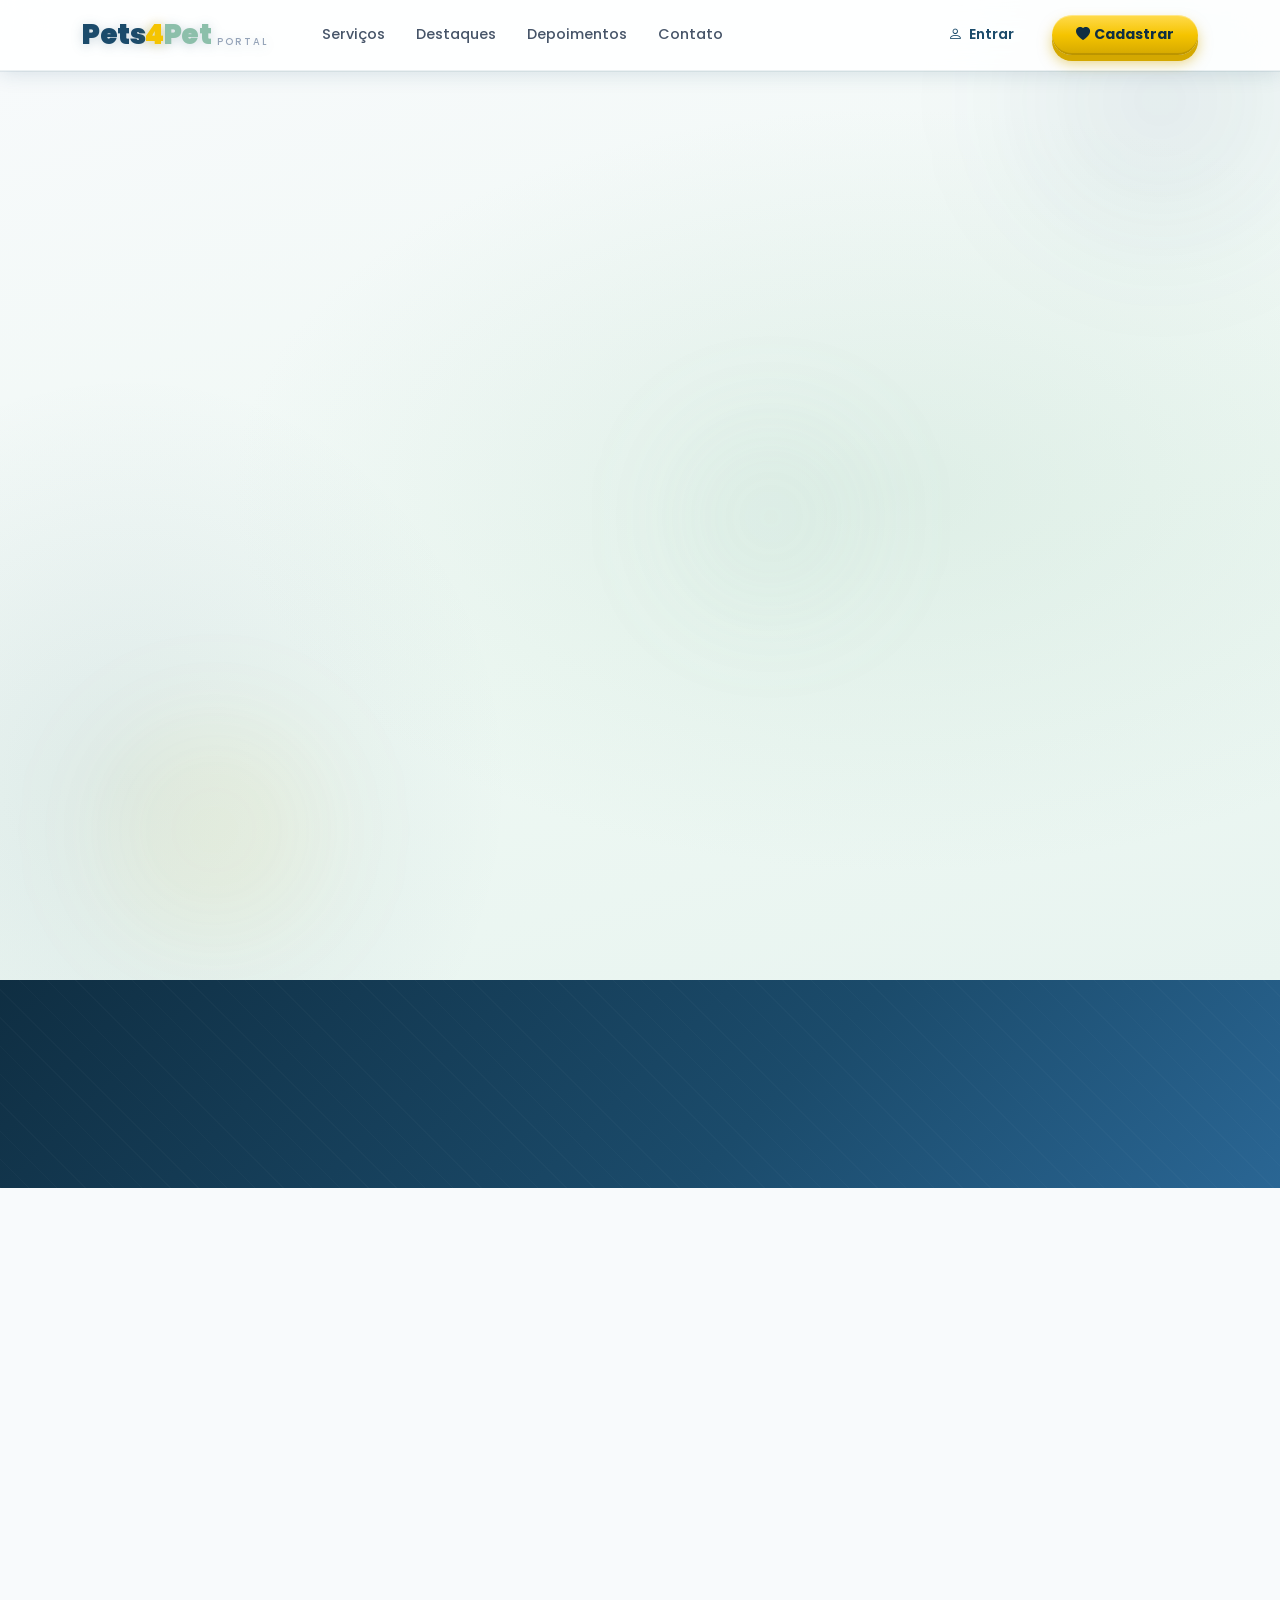
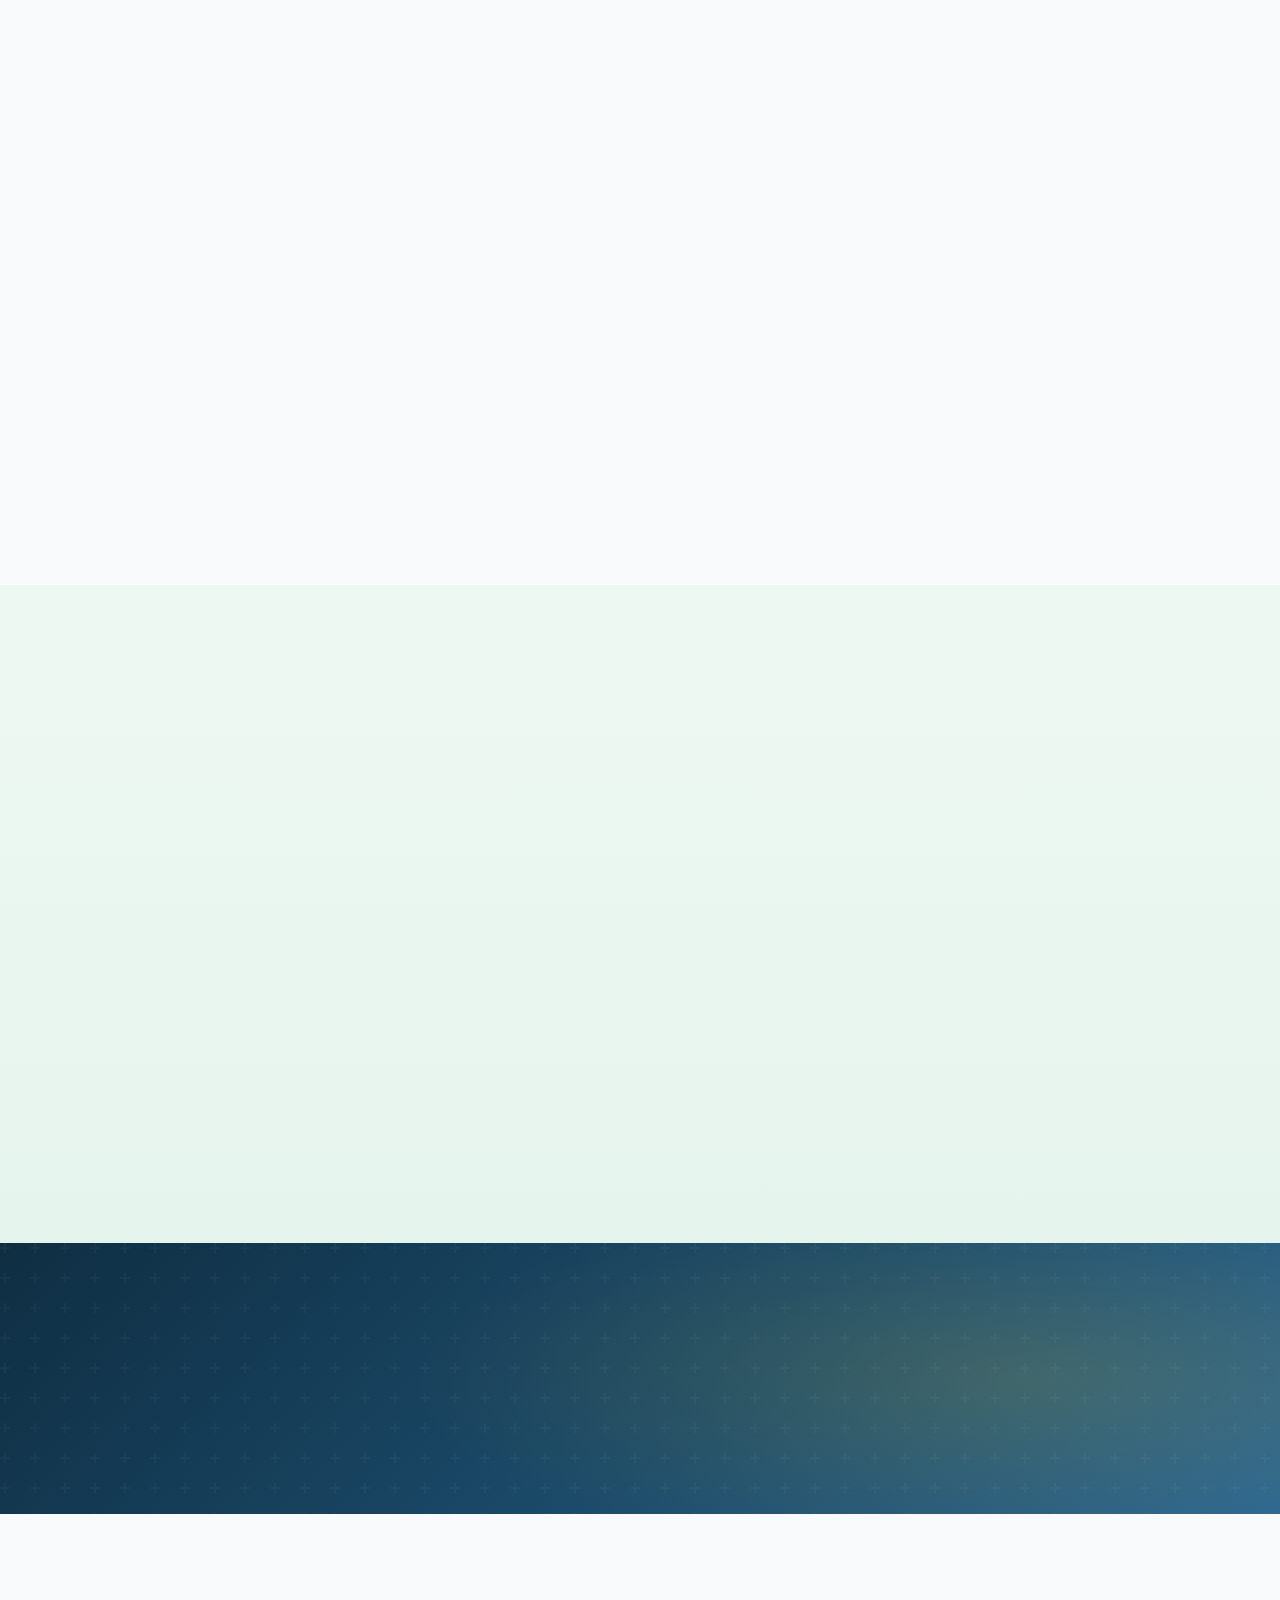
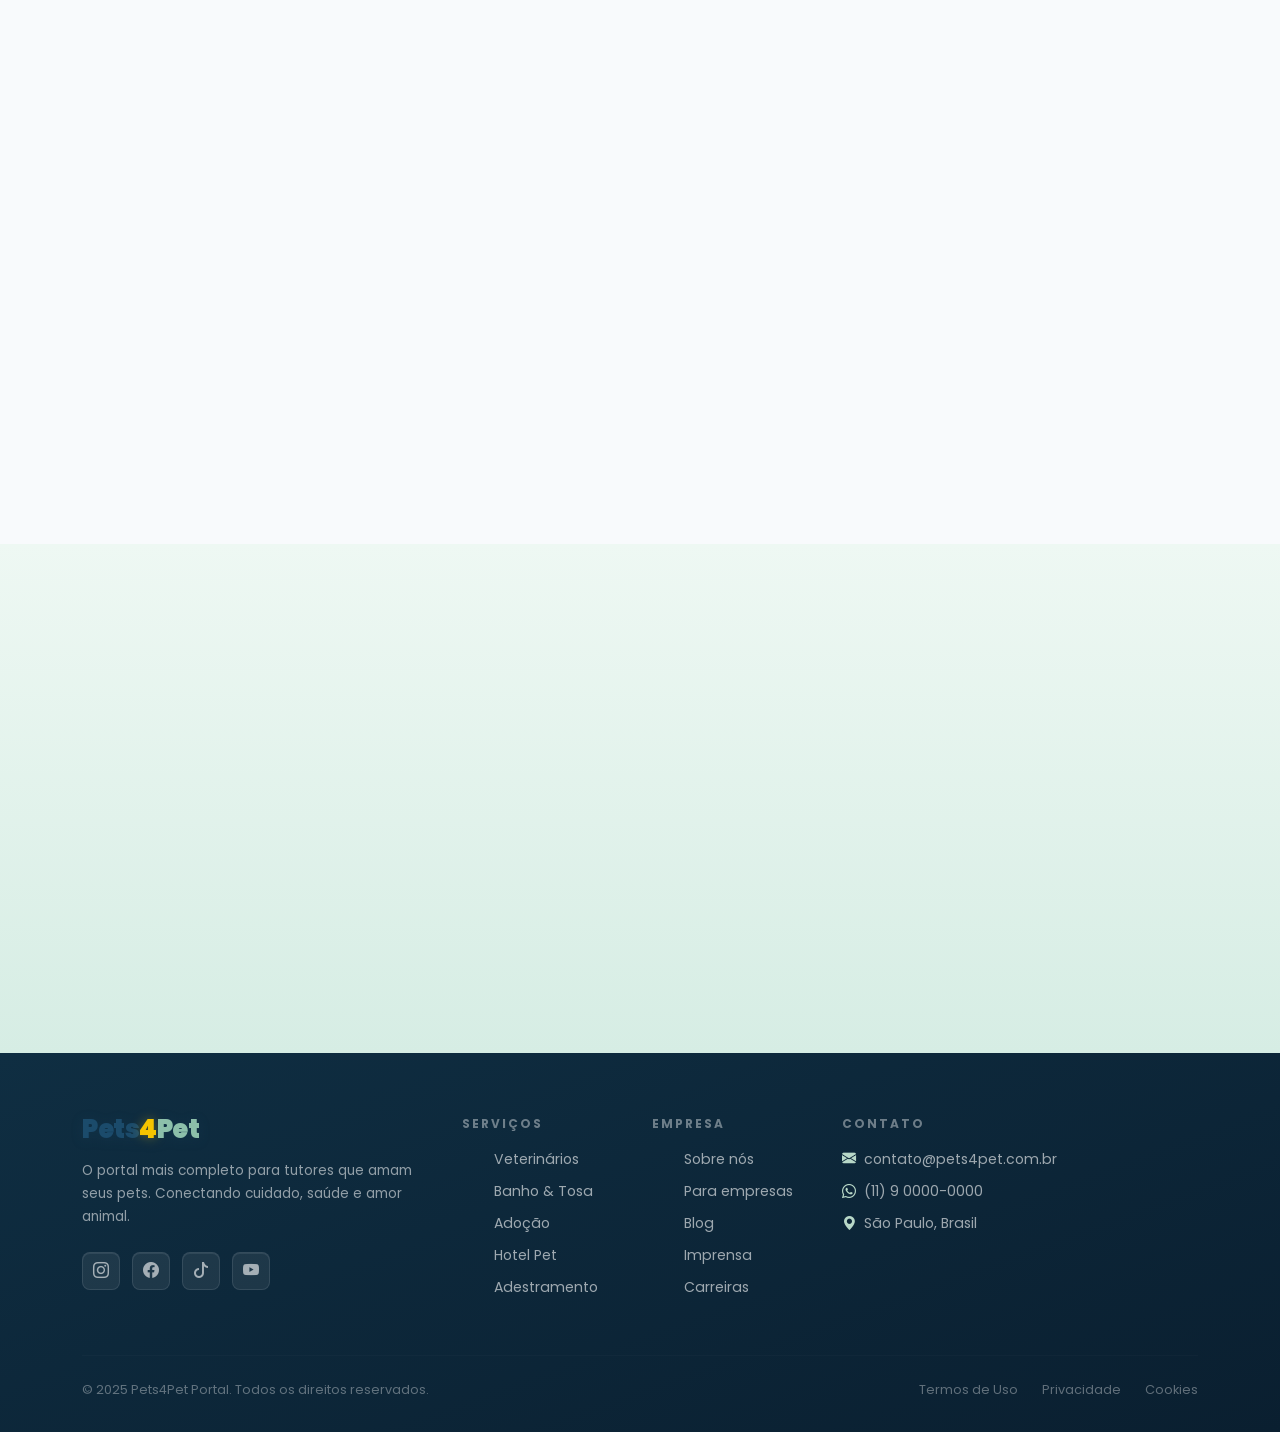
==== index.html @ 4168560d "Primeira Versão do Projeto" ====
<!DOCTYPE html>
<html lang="pt-BR">
<head>
  <meta charset="UTF-8" />
  <meta name="viewport" content="width=device-width, initial-scale=1.0" />
  <meta name="description" content="Pets4Pet — O portal completo para cuidar do seu pet com amor. Serviços veterinários, adoção, produtos e muito mais." />
  <meta name="keywords" content="pets, animais, veterinário, adoção, petshop, cuidados com animais" />
  <meta property="og:title" content="Pets4Pet — Tudo para o seu melhor amigo" />
  <meta property="og:description" content="O portal mais completo para tutores que amam seus pets." />
  <meta property="og:type" content="website" />
  <title>Pets4Pet — Tudo para o seu melhor amigo</title>

  <!-- Fonts -->
  <link rel="preconnect" href="https://fonts.googleapis.com" />
  <link rel="preconnect" href="https://fonts.gstatic.com" crossorigin />
  <link href="https://fonts.googleapis.com/css2?family=Poppins:wght@300;400;500;600;700;800;900&display=swap" rel="stylesheet" />

  <!-- Bootstrap 5 -->
  <link rel="stylesheet" href="https://cdn.jsdelivr.net/npm/bootstrap@5.3.3/dist/css/bootstrap.min.css" />

  <!-- Bootstrap Icons -->
  <link rel="stylesheet" href="https://cdn.jsdelivr.net/npm/bootstrap-icons@1.11.3/font/bootstrap-icons.min.css" />

  <!-- Custom CSS -->
  <link rel="stylesheet" href="./css/style.css"/>
</head>
<body>

  <!-- Skip to main content (Accessibility) -->
  <a href="#main-content" class="skip-link">Pular para o conteúdo principal</a>

  <!-- ===================== HEADER ===================== -->
  <header class="p4p-header" role="banner">
    <nav class="navbar navbar-expand-lg" aria-label="Navegação principal">
      <div class="container">

        <!-- Logo -->
        <a class="navbar-brand p4p-logo" href="/" aria-label="Pets4Pet — Página inicial">
          <span class="logo-pets">Pets</span><span class="logo-4">4</span><span class="logo-pet">Pet</span>
          <span class="logo-tagline">Portal</span>
        </a>

        <!-- Mobile toggle -->
        <button class="navbar-toggler p4p-toggler" type="button"
          data-bs-toggle="collapse" data-bs-target="#navbarMain"
          aria-controls="navbarMain" aria-expanded="false" aria-label="Abrir menu">
          <i class="bi bi-list"></i>
        </button>

        <!-- Nav links -->
        <div class="collapse navbar-collapse" id="navbarMain">
          <ul class="navbar-nav me-auto ms-4 gap-1">
            <li class="nav-item">
              <a class="nav-link p4p-nav-link" href="#servicos">Serviços</a>
            </li>
            <li class="nav-item">
              <a class="nav-link p4p-nav-link" href="#destaques">Destaques</a>
            </li>
            <li class="nav-item">
              <a class="nav-link p4p-nav-link" href="#depoimentos">Depoimentos</a>
            </li>
            <li class="nav-item">
              <a class="nav-link p4p-nav-link" href="#contato">Contato</a>
            </li>
          </ul>

          <!-- Auth buttons -->
          <div class="d-flex align-items-center gap-3">
            <a href="#entrar" class="btn p4p-btn-ghost" aria-label="Entrar na sua conta">
              <i class="bi bi-person me-1"></i> Entrar
            </a>
            <a href="#cadastrar" class="btn p4p-btn-primary" aria-label="Criar uma conta gratuita">
              <i class="bi bi-heart-fill me-1"></i> Cadastrar
            </a>
          </div>
        </div>

      </div>
    </nav>
  </header>

  <!-- ===================== MAIN ===================== -->
  <main id="main-content">

    <!-- ===== HERO SECTION ===== -->
    <section class="p4p-hero" aria-labelledby="hero-title">
      <div class="hero-bg-orbs" aria-hidden="true">
        <span class="orb orb-1"></span>
        <span class="orb orb-2"></span>
        <span class="orb orb-3"></span>
      </div>

      <div class="container">
        <div class="row align-items-center min-vh-hero">

          <!-- Hero text -->
          <div class="col-lg-6 hero-content" data-animate="fade-up">
            <span class="p4p-badge">
              <i class="bi bi-patch-check-fill me-1"></i> Plataforma #1 para tutores
            </span>
            <h1 id="hero-title" class="p4p-hero-title">
              Seu pet merece<br/>
              <span class="highlight-yellow">o melhor cuidado</span><br/>
              do mundo. 🐾
            </h1>
            <p class="p4p-hero-sub">
              Conectamos tutores a veterinários, petshops, adestradores e serviços de adoção — tudo num portal inteligente feito com amor animal.
            </p>

            <!-- Search bar -->
            <div class="p4p-search-wrap" role="search" aria-label="Buscar serviços">
              <div class="p4p-search-box">
                <i class="bi bi-search search-icon" aria-hidden="true"></i>
                <input
                  type="search"
                  class="p4p-search-input"
                  placeholder="Busque veterinários, petshops, serviços…"
                  aria-label="Buscar serviços para seu pet"
                />
                <button class="p4p-btn-search" aria-label="Pesquisar">
                  Buscar
                </button>
              </div>
              <div class="search-tags" aria-label="Buscas populares">
                <span class="tag-label">Popular:</span>
                <button class="p4p-tag" type="button">Veterinário</button>
                <button class="p4p-tag" type="button">Banho e Tosa</button>
                <button class="p4p-tag" type="button">Adoção</button>
              </div>
            </div>
          </div>

          <!-- Hero visual -->
          <div class="col-lg-6 hero-visual-col d-none d-lg-flex" data-animate="fade-left">
            <div class="hero-card-stack" aria-hidden="true">

              <!-- Floating stat cards -->
              <div class="hero-stat-card card-blue">
                <i class="bi bi-people-fill"></i>
                <div>
                  <strong>+48.000</strong>
                  <span>Tutores ativos</span>
                </div>
              </div>

              <div class="hero-stat-card card-yellow">
                <i class="bi bi-star-fill"></i>
                <div>
                  <strong>4.9 / 5.0</strong>
                  <span>Avaliação média</span>
                </div>
              </div>

              <div class="hero-stat-card card-green">
                <i class="bi bi-shield-check-fill"></i>
                <div>
                  <strong>100%</strong>
                  <span>Serviços verificados</span>
                </div>
              </div>

              <!-- Central illustration -->
              <div class="hero-illustration-hub">
                <i class="bi bi-house-heart-fill hub-icon"></i>
                <span class="hub-label">Pets4Pet Hub</span>
              </div>

            </div>
          </div>

        </div>
      </div>
    </section>

    <!-- ===== STATS BAR ===== -->
    <section class="p4p-stats-bar" aria-label="Números do portal">
      <div class="container">
        <div class="row g-4 justify-content-center text-center">
          <div class="col-6 col-md-3" data-animate="fade-up" data-delay="0">
            <div class="stat-item">
              <i class="bi bi-hospital-fill stat-icon"></i>
              <strong class="stat-number" data-target="3200">0</strong>
              <span class="stat-label">Clínicas Parceiras</span>
            </div>
          </div>
          <div class="col-6 col-md-3" data-animate="fade-up" data-delay="100">
            <div class="stat-item">
              <i class="bi bi-bag-heart-fill stat-icon"></i>
              <strong class="stat-number" data-target="12500">0</strong>
              <span class="stat-label">Produtos Disponíveis</span>
            </div>
          </div>
          <div class="col-6 col-md-3" data-animate="fade-up" data-delay="200">
            <div class="stat-item">
              <i class="bi bi-heart-fill stat-icon"></i>
              <strong class="stat-number" data-target="9800">0</strong>
              <span class="stat-label">Adoções Realizadas</span>
            </div>
          </div>
          <div class="col-6 col-md-3" data-animate="fade-up" data-delay="300">
            <div class="stat-item">
              <i class="bi bi-award-fill stat-icon"></i>
              <strong class="stat-number" data-target="98">0</strong>
              <span class="stat-label">% Satisfação</span>
            </div>
          </div>
        </div>
      </div>
    </section>

    <!-- ===== SERVIÇOS ===== -->
    <section class="p4p-section p4p-services" id="servicos" aria-labelledby="services-title">
      <div class="container">

        <div class="section-header text-center" data-animate="fade-up">
          <span class="p4p-section-tag">O que oferecemos</span>
          <h2 id="services-title" class="p4p-section-title">Nossos Serviços</h2>
          <p class="p4p-section-sub">Tudo que seu pet precisa, num único lugar confiável.</p>
        </div>

        <div class="row g-4 mt-2">

          <div class="col-sm-6 col-lg-4" data-animate="fade-up" data-delay="0">
            <article class="p4p-service-card">
              <div class="service-icon-wrap icon-blue">
                <i class="bi bi-clipboard2-pulse-fill" aria-hidden="true"></i>
              </div>
              <h3 class="service-title">Consultas Veterinárias</h3>
              <p class="service-desc">Agende consultas presenciais ou teleconsultas com veterinários certificados perto de você.</p>
              <a href="#" class="service-cta">Agendar agora <i class="bi bi-arrow-right"></i></a>
            </article>
          </div>

          <div class="col-sm-6 col-lg-4" data-animate="fade-up" data-delay="100">
            <article class="p4p-service-card service-card-featured">
              <div class="service-featured-badge">Mais buscado</div>
              <div class="service-icon-wrap icon-yellow">
                <i class="bi bi-scissors" aria-hidden="true"></i>
              </div>
              <h3 class="service-title">Banho & Tosa</h3>
              <p class="service-desc">Petshops e profissionais certificados a domicílio ou no estabelecimento — com avaliações reais.</p>
              <a href="#" class="service-cta">Encontrar profissionais <i class="bi bi-arrow-right"></i></a>
            </article>
          </div>

          <div class="col-sm-6 col-lg-4" data-animate="fade-up" data-delay="200">
            <article class="p4p-service-card">
              <div class="service-icon-wrap icon-green">
                <i class="bi bi-heart-fill" aria-hidden="true"></i>
              </div>
              <h3 class="service-title">Adoção Responsável</h3>
              <p class="service-desc">Conecte-se a abrigos e ONGs parceiras para adotar ou ajudar pets que precisam de um lar.</p>
              <a href="#" class="service-cta">Ver disponíveis <i class="bi bi-arrow-right"></i></a>
            </article>
          </div>

          <div class="col-sm-6 col-lg-4" data-animate="fade-up" data-delay="300">
            <article class="p4p-service-card">
              <div class="service-icon-wrap icon-blue">
                <i class="bi bi-house-fill" aria-hidden="true"></i>
              </div>
              <h3 class="service-title">Hotel para Pets</h3>
              <p class="service-desc">Hospedagem segura e confortável para quando você precisar viajar sem seu companheiro.</p>
              <a href="#" class="service-cta">Reservar estadia <i class="bi bi-arrow-right"></i></a>
            </article>
          </div>

          <div class="col-sm-6 col-lg-4" data-animate="fade-up" data-delay="400">
            <article class="p4p-service-card">
              <div class="service-icon-wrap icon-yellow">
                <i class="bi bi-mortarboard-fill" aria-hidden="true"></i>
              </div>
              <h3 class="service-title">Adestramento</h3>
              <p class="service-desc">Treinadores especializados com métodos positivos para cães, gatos e animais exóticos.</p>
              <a href="#" class="service-cta">Encontrar adestrador <i class="bi bi-arrow-right"></i></a>
            </article>
          </div>

          <div class="col-sm-6 col-lg-4" data-animate="fade-up" data-delay="500">
            <article class="p4p-service-card">
              <div class="service-icon-wrap icon-green">
                <i class="bi bi-bag-fill" aria-hidden="true"></i>
              </div>
              <h3 class="service-title">Loja Online</h3>
              <p class="service-desc">Alimentos premium, acessórios e medicamentos com entrega rápida diretamente na sua porta.</p>
              <a href="#" class="service-cta">Ir para a loja <i class="bi bi-arrow-right"></i></a>
            </article>
          </div>

        </div>
      </div>
    </section>

    <!-- ===== DESTAQUES ===== -->
    <section class="p4p-section p4p-highlights" id="destaques" aria-labelledby="highlights-title">
      <div class="container">

        <div class="section-header text-center" data-animate="fade-up">
          <span class="p4p-section-tag">Em destaque</span>
          <h2 id="highlights-title" class="p4p-section-title">Destaques da Semana</h2>
          <p class="p4p-section-sub">Os serviços e produtos mais amados pela nossa comunidade.</p>
        </div>

        <div class="row g-4 mt-2">

          <div class="col-md-6 col-xl-3" data-animate="fade-up" data-delay="0">
            <article class="p4p-highlight-card">
              <div class="highlight-thumb highlight-vet">
                <i class="bi bi-person-badge-fill"></i>
                <span class="highlight-category">Veterinário</span>
              </div>
              <div class="highlight-body">
                <h4 class="highlight-name">Dr. Carlos Mendes</h4>
                <p class="highlight-location"><i class="bi bi-geo-alt-fill"></i> São Paulo, SP</p>
                <div class="highlight-rating" aria-label="Avaliação: 5 de 5 estrelas">
                  <i class="bi bi-star-fill"></i><i class="bi bi-star-fill"></i>
                  <i class="bi bi-star-fill"></i><i class="bi bi-star-fill"></i>
                  <i class="bi bi-star-fill"></i>
                  <span>(312)</span>
                </div>
                <button class="p4p-btn-card" type="button">Ver perfil</button>
              </div>
            </article>
          </div>

          <div class="col-md-6 col-xl-3" data-animate="fade-up" data-delay="100">
            <article class="p4p-highlight-card highlight-card-featured">
              <div class="highlight-thumb highlight-shop">
                <i class="bi bi-bag-heart-fill"></i>
                <span class="highlight-category">Petshop</span>
              </div>
              <div class="highlight-body">
                <h4 class="highlight-name">PetLuxe Store</h4>
                <p class="highlight-location"><i class="bi bi-geo-alt-fill"></i> Rio de Janeiro, RJ</p>
                <div class="highlight-rating" aria-label="Avaliação: 5 de 5 estrelas">
                  <i class="bi bi-star-fill"></i><i class="bi bi-star-fill"></i>
                  <i class="bi bi-star-fill"></i><i class="bi bi-star-fill"></i>
                  <i class="bi bi-star-fill"></i>
                  <span>(580)</span>
                </div>
                <button class="p4p-btn-card btn-card-yellow" type="button">Ver perfil</button>
              </div>
            </article>
          </div>

          <div class="col-md-6 col-xl-3" data-animate="fade-up" data-delay="200">
            <article class="p4p-highlight-card">
              <div class="highlight-thumb highlight-hotel">
                <i class="bi bi-house-heart-fill"></i>
                <span class="highlight-category">Hotel Pet</span>
              </div>
              <div class="highlight-body">
                <h4 class="highlight-name">PetResort Premium</h4>
                <p class="highlight-location"><i class="bi bi-geo-alt-fill"></i> Curitiba, PR</p>
                <div class="highlight-rating" aria-label="Avaliação: 4 de 5 estrelas">
                  <i class="bi bi-star-fill"></i><i class="bi bi-star-fill"></i>
                  <i class="bi bi-star-fill"></i><i class="bi bi-star-fill"></i>
                  <i class="bi bi-star-half"></i>
                  <span>(214)</span>
                </div>
                <button class="p4p-btn-card" type="button">Ver perfil</button>
              </div>
            </article>
          </div>

          <div class="col-md-6 col-xl-3" data-animate="fade-up" data-delay="300">
            <article class="p4p-highlight-card">
              <div class="highlight-thumb highlight-trainer">
                <i class="bi bi-award-fill"></i>
                <span class="highlight-category">Adestramento</span>
              </div>
              <div class="highlight-body">
                <h4 class="highlight-name">Ana Paula Trainer</h4>
                <p class="highlight-location"><i class="bi bi-geo-alt-fill"></i> Belo Horizonte, MG</p>
                <div class="highlight-rating" aria-label="Avaliação: 5 de 5 estrelas">
                  <i class="bi bi-star-fill"></i><i class="bi bi-star-fill"></i>
                  <i class="bi bi-star-fill"></i><i class="bi bi-star-fill"></i>
                  <i class="bi bi-star-fill"></i>
                  <span>(187)</span>
                </div>
                <button class="p4p-btn-card" type="button">Ver perfil</button>
              </div>
            </article>
          </div>

        </div>
      </div>
    </section>

    <!-- ===== CTA BANNER ===== -->
    <section class="p4p-cta-banner" aria-labelledby="cta-title">
      <div class="container">
        <div class="cta-inner" data-animate="fade-up">
          <div class="cta-text">
            <h2 id="cta-title">Você é um profissional ou petshop?</h2>
            <p>Cadastre seu negócio e alcance milhares de tutores que estão buscando exatamente o que você oferece.</p>
          </div>
          <div class="cta-actions">
            <a href="#" class="btn p4p-btn-white">
              <i class="bi bi-shop me-2"></i>Cadastrar meu negócio
            </a>
            <a href="#" class="btn p4p-btn-outline-white">
              Saiba mais <i class="bi bi-arrow-right ms-1"></i>
            </a>
          </div>
        </div>
      </div>
    </section>

    <!-- ===== DEPOIMENTOS ===== -->
    <section class="p4p-section p4p-testimonials" id="depoimentos" aria-labelledby="testimonials-title">
      <div class="container">

        <div class="section-header text-center" data-animate="fade-up">
          <span class="p4p-section-tag">Comunidade</span>
          <h2 id="testimonials-title" class="p4p-section-title">O que dizem os tutores</h2>
          <p class="p4p-section-sub">Histórias reais de quem cuida com a Pets4Pet.</p>
        </div>

        <div class="row g-4 mt-2">

          <div class="col-md-6 col-lg-4" data-animate="fade-up" data-delay="0">
            <blockquote class="p4p-testimonial-card">
              <div class="testimonial-stars" aria-label="5 estrelas">
                <i class="bi bi-star-fill"></i><i class="bi bi-star-fill"></i>
                <i class="bi bi-star-fill"></i><i class="bi bi-star-fill"></i>
                <i class="bi bi-star-fill"></i>
              </div>
              <p class="testimonial-text">"Encontrei uma veterinária incrível em 10 minutos. Minha Luna agradece! A plataforma é muito fácil de usar e os profissionais são top."</p>
              <footer class="testimonial-author">
                <div class="author-avatar avatar-blue">
                  <i class="bi bi-person-fill"></i>
                </div>
                <div>
                  <cite class="author-name">Mariana Souza</cite>
                  <span class="author-pet">Tutora da Luna 🐕</span>
                </div>
              </footer>
            </blockquote>
          </div>

          <div class="col-md-6 col-lg-4" data-animate="fade-up" data-delay="100">
            <blockquote class="p4p-testimonial-card testimonial-card-featured">
              <div class="testimonial-stars" aria-label="5 estrelas">
                <i class="bi bi-star-fill"></i><i class="bi bi-star-fill"></i>
                <i class="bi bi-star-fill"></i><i class="bi bi-star-fill"></i>
                <i class="bi bi-star-fill"></i>
              </div>
              <p class="testimonial-text">"Adotei meu gato Thor aqui. O processo foi simples, seguro e a ONG parceira foi maravilhosa. Recomendo para todos os tutores!"</p>
              <footer class="testimonial-author">
                <div class="author-avatar avatar-yellow">
                  <i class="bi bi-person-fill"></i>
                </div>
                <div>
                  <cite class="author-name">Rafael Costa</cite>
                  <span class="author-pet">Tutor do Thor 🐈</span>
                </div>
              </footer>
            </blockquote>
          </div>

          <div class="col-md-6 col-lg-4" data-animate="fade-up" data-delay="200">
            <blockquote class="p4p-testimonial-card">
              <div class="testimonial-stars" aria-label="5 estrelas">
                <i class="bi bi-star-fill"></i><i class="bi bi-star-fill"></i>
                <i class="bi bi-star-fill"></i><i class="bi bi-star-fill"></i>
                <i class="bi bi-star-fill"></i>
              </div>
              <p class="testimonial-text">"Meu negócio cresceu 3x depois que me cadastrei. As avaliações dos clientes ajudam muito na visibilidade. Plataforma excelente!"</p>
              <footer class="testimonial-author">
                <div class="author-avatar avatar-green">
                  <i class="bi bi-shop-window"></i>
                </div>
                <div>
                  <cite class="author-name">Juliana Ferreira</cite>
                  <span class="author-pet">Proprietária — PawsGrooming</span>
                </div>
              </footer>
            </blockquote>
          </div>

        </div>
      </div>
    </section>

    <!-- ===== CONTATO / NEWSLETTER ===== -->
    <section class="p4p-section p4p-newsletter" id="contato" aria-labelledby="newsletter-title">
      <div class="container">
        <div class="newsletter-inner" data-animate="fade-up">
          <i class="bi bi-envelope-heart-fill newsletter-icon" aria-hidden="true"></i>
          <h2 id="newsletter-title">Fique por dentro de tudo</h2>
          <p>Receba dicas de saúde animal, promoções e novidades direto no seu e-mail.</p>
          <div class="newsletter-form" role="form" aria-label="Formulário de newsletter">
            <label for="newsletter-email" class="visually-hidden">Seu melhor e-mail</label>
            <input
              type="email"
              id="newsletter-email"
              class="newsletter-input"
              placeholder="Seu melhor e-mail"
              aria-required="true"
            />
            <button class="btn p4p-btn-primary newsletter-submit" type="button" id="newsletter-btn">
              <i class="bi bi-send-fill me-1"></i> Quero receber!
            </button>
          </div>
          <p class="newsletter-privacy">
            <i class="bi bi-lock-fill me-1"></i>
            Seus dados estão seguros. Nada de spam, prometemos.
          </p>
        </div>
      </div>
    </section>

  </main>

  <!-- ===================== FOOTER ===================== -->
  <footer class="p4p-footer" role="contentinfo">
    <div class="container">
      <div class="row g-4">

        <div class="col-lg-4">
          <a class="p4p-logo footer-logo" href="/" aria-label="Pets4Pet — Página inicial">
            <span class="logo-pets">Pets</span><span class="logo-4">4</span><span class="logo-pet">Pet</span>
          </a>
          <p class="footer-about">O portal mais completo para tutores que amam seus pets. Conectando cuidado, saúde e amor animal.</p>
          <div class="footer-social" aria-label="Redes sociais">
            <a href="#" aria-label="Instagram Pets4Pet"><i class="bi bi-instagram"></i></a>
            <a href="#" aria-label="Facebook Pets4Pet"><i class="bi bi-facebook"></i></a>
            <a href="#" aria-label="TikTok Pets4Pet"><i class="bi bi-tiktok"></i></a>
            <a href="#" aria-label="YouTube Pets4Pet"><i class="bi bi-youtube"></i></a>
          </div>
        </div>

        <div class="col-6 col-lg-2">
          <h3 class="footer-col-title">Serviços</h3>
          <ul class="footer-links">
            <li><a href="#">Veterinários</a></li>
            <li><a href="#">Banho & Tosa</a></li>
            <li><a href="#">Adoção</a></li>
            <li><a href="#">Hotel Pet</a></li>
            <li><a href="#">Adestramento</a></li>
          </ul>
        </div>

        <div class="col-6 col-lg-2">
          <h3 class="footer-col-title">Empresa</h3>
          <ul class="footer-links">
            <li><a href="#">Sobre nós</a></li>
            <li><a href="#">Para empresas</a></li>
            <li><a href="#">Blog</a></li>
            <li><a href="#">Imprensa</a></li>
            <li><a href="#">Carreiras</a></li>
          </ul>
        </div>

        <div class="col-lg-4">
          <h3 class="footer-col-title">Contato</h3>
          <address class="footer-contact">
            <p><i class="bi bi-envelope-fill me-2"></i>contato@pets4pet.com.br</p>
            <p><i class="bi bi-whatsapp me-2"></i>(11) 9 0000-0000</p>
            <p><i class="bi bi-geo-alt-fill me-2"></i>São Paulo, Brasil</p>
          </address>
        </div>

      </div>

      <hr class="footer-divider" />

      <div class="footer-bottom">
        <p>&copy; 2025 Pets4Pet Portal. Todos os direitos reservados.</p>
        <div class="footer-legal">
          <a href="#">Termos de Uso</a>
          <a href="#">Privacidade</a>
          <a href="#">Cookies</a>
        </div>
      </div>

    </div>
  </footer>

  <!-- Toast notification -->
  <div class="p4p-toast" id="toast" role="alert" aria-live="polite" aria-atomic="true">
    <i class="bi bi-check-circle-fill toast-icon"></i>
    <span id="toast-msg">Ação realizada com sucesso!</span>
  </div>

  <!-- Bootstrap JS -->
  <script src="https://cdn.jsdelivr.net/npm/bootstrap@5.3.3/dist/js/bootstrap.bundle.min.js"></script>
  <!-- Custom JS -->
  <script src="script.js"></script>
</body>
</html>
---- css/style.css ----
/* ============================================================
   PETS4PET PORTAL — style.css
   Skeuomorphism Moderno + Glassmorphism + Poppins
   Paleta: Azul Petróleo · Amarelo Smart Fit · Verde Pastel
   ============================================================ */

/* ─── DESIGN TOKENS ─────────────────────────────────────── */
:root {
  /* Brand Colors */
  --petroleum:       #1B4B6B;   /* Azul Petróleo profundo */
  --petroleum-dark:  #0F2E42;
  --petroleum-light: #2A6694;
  --petroleum-xlight:#3D87B8;

  --yellow:          #F5C400;   /* Amarelo Smart Fit */
  --yellow-dark:     #D4A800;
  --yellow-light:    #FFDB4D;
  --yellow-glow:     rgba(245,196,0,0.35);

  --sage:            #B8D8C8;   /* Verde quase pastel */
  --sage-dark:       #8CBFAA;
  --sage-light:      #D6EDE4;
  --sage-xlight:     #EEF8F3;

  /* Neutrals */
  --white:           #FFFFFF;
  --off-white:       #F8FAFC;
  --gray-50:         #F0F4F8;
  --gray-100:        #E2E8F0;
  --gray-200:        #CBD5E0;
  --gray-400:        #94A3B8;
  --gray-600:        #475569;
  --gray-800:        #1E293B;
  --text-dark:       #0D2033;
  --text-body:       #334155;

  /* Typography */
  --font:            'Poppins', sans-serif;

  /* Skeuomorphism Shadows */
  --shadow-btn:
    0 6px 0 var(--petroleum-dark),
    0 8px 12px rgba(15,46,66,0.40),
    inset 0 1px 0 rgba(255,255,255,0.20),
    inset 0 -2px 0 rgba(0,0,0,0.15);

  --shadow-btn-yellow:
    0 6px 0 var(--yellow-dark),
    0 8px 14px rgba(212,168,0,0.50),
    inset 0 1px 0 rgba(255,255,255,0.35),
    inset 0 -2px 0 rgba(0,0,0,0.12);

  --shadow-btn-active:
    0 2px 0 var(--petroleum-dark),
    0 2px 6px rgba(15,46,66,0.30),
    inset 0 2px 4px rgba(0,0,0,0.20);

  --shadow-card:
    0 2px 4px rgba(27,75,107,0.06),
    0 6px 16px rgba(27,75,107,0.10),
    0 16px 40px rgba(27,75,107,0.08);

  --shadow-card-hover:
    0 4px 8px rgba(27,75,107,0.10),
    0 12px 28px rgba(27,75,107,0.18),
    0 28px 60px rgba(27,75,107,0.14);

  --shadow-inner:
    inset 0 2px 6px rgba(0,0,0,0.10),
    inset 0 1px 3px rgba(0,0,0,0.08);

  --shadow-header:
    0 2px 20px rgba(27,75,107,0.15),
    0 1px 0 rgba(27,75,107,0.08);

  /* Radii */
  --radius-sm:  8px;
  --radius-md:  16px;
  --radius-lg:  24px;
  --radius-xl:  32px;
  --radius-pill: 999px;

  /* Transitions */
  --ease-out:    cubic-bezier(0.22, 1, 0.36, 1);
  --ease-spring: cubic-bezier(0.34, 1.56, 0.64, 1);
  --t-fast:      150ms;
  --t-mid:       260ms;
  --t-slow:      400ms;
}

/* ─── RESET & BASE ───────────────────────────────────────── */
*, *::before, *::after { box-sizing: border-box; margin: 0; padding: 0; }

html { scroll-behavior: smooth; font-size: 16px; }

body {
  font-family: var(--font);
  color: var(--text-body);
  background: var(--off-white);
  line-height: 1.6;
  -webkit-font-smoothing: antialiased;
  overflow-x: hidden;
}

/* Skip link */
.skip-link {
  position: absolute; top: -100px; left: 1rem; z-index: 9999;
  background: var(--petroleum); color: var(--white);
  padding: 0.5rem 1rem; border-radius: var(--radius-sm);
  font-weight: 600; text-decoration: none; transition: top var(--t-fast);
}
.skip-link:focus { top: 1rem; }

img { max-width: 100%; height: auto; }
a { text-decoration: none; }

/* ─── TYPOGRAPHY ─────────────────────────────────────────── */
h1,h2,h3,h4,h5,h6 { font-weight: 700; color: var(--text-dark); line-height: 1.2; }

/* ─── LOGO ───────────────────────────────────────────────── */
.p4p-logo {
  display: inline-flex;
  align-items: baseline;
  gap: 0;
  font-weight: 900;
  font-size: 1.75rem;
  letter-spacing: -0.5px;
  line-height: 1;
  text-decoration: none;
  filter: drop-shadow(0 2px 6px rgba(27,75,107,0.20));
}
.logo-pets { color: var(--petroleum); }
.logo-4    { color: var(--yellow); text-shadow: 0 0 12px var(--yellow-glow); }
.logo-pet  { color: var(--sage-dark); }
.logo-tagline {
  font-size: 0.6rem;
  font-weight: 500;
  color: var(--gray-400);
  letter-spacing: 2px;
  text-transform: uppercase;
  margin-left: 6px;
  align-self: flex-end;
  padding-bottom: 2px;
}

/* ─── HEADER ─────────────────────────────────────────────── */
.p4p-header {
  position: fixed; top: 0; left: 0; right: 0; z-index: 1000;
  background: rgba(255,255,255,0.88);
  backdrop-filter: blur(20px) saturate(180%);
  -webkit-backdrop-filter: blur(20px) saturate(180%);
  border-bottom: 1px solid rgba(27,75,107,0.08);
  box-shadow: var(--shadow-header);
  transition: background var(--t-mid) var(--ease-out);
}
.p4p-header.scrolled {
  background: rgba(255,255,255,0.97);
}
.p4p-header .navbar { padding: 0.85rem 0; }

.p4p-nav-link {
  font-weight: 500;
  font-size: 0.9rem;
  color: var(--gray-600) !important;
  padding: 0.5rem 0.85rem !important;
  border-radius: var(--radius-sm);
  transition: color var(--t-fast), background var(--t-fast);
  position: relative;
}
.p4p-nav-link::after {
  content: '';
  position: absolute; bottom: 4px; left: 50%; right: 50%;
  height: 2px; background: var(--yellow);
  border-radius: var(--radius-pill);
  transition: left var(--t-mid) var(--ease-spring), right var(--t-mid) var(--ease-spring);
}
.p4p-nav-link:hover { color: var(--petroleum) !important; }
.p4p-nav-link:hover::after { left: 12px; right: 12px; }

.p4p-toggler {
  border: 2px solid var(--gray-200);
  border-radius: var(--radius-sm);
  color: var(--petroleum);
  font-size: 1.3rem;
  padding: 0.35rem 0.6rem;
  background: var(--white);
  box-shadow: var(--shadow-inner);
  transition: all var(--t-fast);
}
.p4p-toggler:focus { outline: 2px solid var(--yellow); }
.p4p-toggler:active { transform: scale(0.95); }

/* ─── BUTTONS ────────────────────────────────────────────── */

/* Ghost / Link button */
.p4p-btn-ghost {
  font-family: var(--font);
  font-weight: 600;
  font-size: 0.88rem;
  color: var(--petroleum);
  background: transparent;
  border: 2px solid transparent;
  border-radius: var(--radius-pill);
  padding: 0.55rem 1.25rem;
  cursor: pointer;
  transition: color var(--t-fast), background var(--t-fast), border-color var(--t-fast);
  user-select: none;
}
.p4p-btn-ghost:hover {
  color: var(--petroleum);
  background: rgba(27,75,107,0.07);
  border-color: rgba(27,75,107,0.15);
  text-decoration: none;
}
.p4p-btn-ghost:active { transform: scale(0.97); }

/* Primary Skeuomorphic button (Yellow) */
.p4p-btn-primary {
  font-family: var(--font);
  font-weight: 700;
  font-size: 0.88rem;
  color: var(--petroleum-dark) !important;
  background: linear-gradient(180deg, var(--yellow-light) 0%, var(--yellow) 50%, var(--yellow-dark) 100%);
  border: none;
  border-radius: var(--radius-pill);
  padding: 0.6rem 1.5rem;
  cursor: pointer;
  box-shadow: var(--shadow-btn-yellow);
  transition:
    transform var(--t-fast) var(--ease-out),
    box-shadow var(--t-fast) var(--ease-out),
    background var(--t-fast);
  text-decoration: none !important;
  display: inline-flex;
  align-items: center;
  user-select: none;
  position: relative;
  top: 0;
}
.p4p-btn-primary:hover {
  transform: translateY(-2px);
  box-shadow:
    0 8px 0 var(--yellow-dark),
    0 12px 20px rgba(212,168,0,0.55),
    inset 0 1px 0 rgba(255,255,255,0.40),
    inset 0 -2px 0 rgba(0,0,0,0.10);
  color: var(--petroleum-dark) !important;
}
.p4p-btn-primary:active {
  transform: translateY(4px);
  box-shadow:
    0 2px 0 var(--yellow-dark),
    0 3px 8px rgba(212,168,0,0.30),
    inset 0 3px 6px rgba(0,0,0,0.18);
  top: 4px;
}
.p4p-btn-primary:focus-visible {
  outline: 3px solid var(--petroleum);
  outline-offset: 3px;
}

/* White button */
.p4p-btn-white {
  font-family: var(--font);
  font-weight: 700;
  font-size: 0.9rem;
  color: var(--petroleum-dark) !important;
  background: linear-gradient(180deg, #FFFFFF 0%, #F0F4F8 100%);
  border: none;
  border-radius: var(--radius-pill);
  padding: 0.7rem 1.75rem;
  cursor: pointer;
  box-shadow:
    0 6px 0 rgba(0,0,0,0.15),
    0 8px 16px rgba(0,0,0,0.20),
    inset 0 1px 0 rgba(255,255,255,0.90);
  transition: transform var(--t-fast) var(--ease-out), box-shadow var(--t-fast);
  text-decoration: none !important;
  display: inline-flex; align-items: center;
  user-select: none;
}
.p4p-btn-white:hover { transform: translateY(-2px); }
.p4p-btn-white:active {
  transform: translateY(4px);
  box-shadow:
    0 2px 0 rgba(0,0,0,0.10),
    inset 0 3px 6px rgba(0,0,0,0.12);
}

/* Outline white */
.p4p-btn-outline-white {
  font-family: var(--font);
  font-weight: 600;
  font-size: 0.9rem;
  color: var(--white) !important;
  background: transparent;
  border: 2px solid rgba(255,255,255,0.5);
  border-radius: var(--radius-pill);
  padding: 0.7rem 1.75rem;
  cursor: pointer;
  transition: all var(--t-mid);
  text-decoration: none !important;
  display: inline-flex; align-items: center;
  backdrop-filter: blur(4px);
}
.p4p-btn-outline-white:hover {
  background: rgba(255,255,255,0.15);
  border-color: rgba(255,255,255,0.8);
  color: var(--white) !important;
}
.p4p-btn-outline-white:active { transform: scale(0.97); }

/* ─── HERO SECTION ───────────────────────────────────────── */
.p4p-hero {
  padding-top: 100px;
  padding-bottom: 5rem;
  background:
    radial-gradient(ellipse 80% 60% at 70% 50%, rgba(184,216,200,0.30) 0%, transparent 65%),
    radial-gradient(ellipse 50% 70% at 10% 80%, rgba(27,75,107,0.08) 0%, transparent 60%),
    linear-gradient(165deg, var(--off-white) 0%, var(--sage-xlight) 60%, #E8F4F0 100%);
  position: relative;
  overflow: hidden;
}

.hero-bg-orbs { position: absolute; inset: 0; pointer-events: none; }
.orb {
  position: absolute; border-radius: 50%;
  filter: blur(60px); opacity: 0.55;
  animation: float-orb 8s ease-in-out infinite;
}
.orb-1 {
  width: 400px; height: 400px;
  background: radial-gradient(circle, rgba(27,75,107,0.18) 0%, transparent 70%);
  top: -100px; right: -80px;
  animation-delay: 0s;
}
.orb-2 {
  width: 300px; height: 300px;
  background: radial-gradient(circle, rgba(245,196,0,0.20) 0%, transparent 70%);
  bottom: 0; left: 5%;
  animation-delay: -3s;
}
.orb-3 {
  width: 250px; height: 250px;
  background: radial-gradient(circle, rgba(140,191,170,0.25) 0%, transparent 70%);
  top: 40%; right: 30%;
  animation-delay: -6s;
}

@keyframes float-orb {
  0%, 100% { transform: translateY(0) scale(1); }
  50%       { transform: translateY(-30px) scale(1.05); }
}

.min-vh-hero { min-height: calc(100vh - 100px); }

.hero-content { padding: 3rem 0; position: relative; z-index: 2; }

.p4p-badge {
  display: inline-flex; align-items: center; gap: 0.4rem;
  background: linear-gradient(135deg, rgba(27,75,107,0.10), rgba(27,75,107,0.05));
  backdrop-filter: blur(8px);
  border: 1px solid rgba(27,75,107,0.15);
  color: var(--petroleum);
  font-size: 0.8rem; font-weight: 600;
  padding: 0.4rem 1rem;
  border-radius: var(--radius-pill);
  margin-bottom: 1.25rem;
  box-shadow: 0 2px 8px rgba(27,75,107,0.10);
}

.p4p-hero-title {
  font-size: clamp(2.2rem, 5vw, 3.4rem);
  font-weight: 900;
  color: var(--text-dark);
  margin-bottom: 1.25rem;
  line-height: 1.15;
}
.highlight-yellow {
  color: var(--petroleum);
  background: linear-gradient(120deg, var(--yellow-light), var(--yellow));
  -webkit-background-clip: text;
  -webkit-text-fill-color: transparent;
  background-clip: text;
  filter: drop-shadow(0 2px 8px var(--yellow-glow));
}

.p4p-hero-sub {
  font-size: 1.05rem;
  color: var(--gray-600);
  line-height: 1.7;
  margin-bottom: 2.25rem;
  max-width: 520px;
}

/* Search */
.p4p-search-wrap { margin-bottom: 1.25rem; }
.p4p-search-box {
  display: flex; align-items: center;
  background: var(--white);
  border-radius: var(--radius-xl);
  padding: 0.5rem 0.5rem 0.5rem 1.25rem;
  box-shadow:
    0 4px 20px rgba(27,75,107,0.12),
    0 1px 4px rgba(27,75,107,0.06),
    inset 0 2px 4px rgba(0,0,0,0.04),
    0 0 0 1.5px rgba(27,75,107,0.08);
  gap: 0.75rem;
  transition: box-shadow var(--t-mid);
}
.p4p-search-box:focus-within {
  box-shadow:
    0 6px 28px rgba(27,75,107,0.18),
    0 0 0 3px rgba(245,196,0,0.35),
    inset 0 2px 4px rgba(0,0,0,0.04);
}
.search-icon { color: var(--gray-400); font-size: 1.1rem; flex-shrink: 0; }
.p4p-search-input {
  flex: 1; border: none; outline: none;
  font-family: var(--font); font-size: 0.95rem;
  color: var(--text-body); background: transparent;
  padding: 0.4rem 0;
}
.p4p-search-input::placeholder { color: var(--gray-400); }
.p4p-btn-search {
  font-family: var(--font);
  font-weight: 700; font-size: 0.88rem;
  color: var(--petroleum-dark);
  background: linear-gradient(180deg, var(--yellow-light) 0%, var(--yellow) 50%, var(--yellow-dark) 100%);
  border: none; border-radius: var(--radius-xl);
  padding: 0.65rem 1.5rem;
  cursor: pointer; white-space: nowrap;
  box-shadow:
    0 4px 0 var(--yellow-dark),
    0 5px 12px rgba(212,168,0,0.40),
    inset 0 1px 0 rgba(255,255,255,0.30);
  transition: transform var(--t-fast), box-shadow var(--t-fast);
}
.p4p-btn-search:hover { transform: translateY(-1px); }
.p4p-btn-search:active {
  transform: translateY(3px);
  box-shadow:
    0 1px 0 var(--yellow-dark),
    0 2px 6px rgba(212,168,0,0.25),
    inset 0 2px 4px rgba(0,0,0,0.15);
}

.search-tags {
  display: flex; align-items: center; flex-wrap: wrap;
  gap: 0.5rem; margin-top: 0.75rem;
}
.tag-label { font-size: 0.8rem; font-weight: 500; color: var(--gray-400); }
.p4p-tag {
  font-family: var(--font); font-size: 0.78rem; font-weight: 600;
  color: var(--petroleum);
  background: rgba(27,75,107,0.08);
  border: 1px solid rgba(27,75,107,0.15);
  border-radius: var(--radius-pill);
  padding: 0.3rem 0.85rem;
  cursor: pointer;
  transition: all var(--t-fast);
  box-shadow: 0 2px 4px rgba(27,75,107,0.08), inset 0 1px 0 rgba(255,255,255,0.6);
}
.p4p-tag:hover {
  background: var(--petroleum); color: var(--white);
  box-shadow: 0 4px 8px rgba(27,75,107,0.25);
}
.p4p-tag:active { transform: scale(0.95); }

/* Hero visual */
.hero-visual-col {
  align-items: center; justify-content: center;
  position: relative; z-index: 2;
}
.hero-card-stack {
  position: relative;
  width: 380px; height: 380px;
}

.hero-stat-card {
  position: absolute;
  display: flex; align-items: center; gap: 0.75rem;
  background: rgba(255,255,255,0.85);
  backdrop-filter: blur(20px) saturate(180%);
  border-radius: var(--radius-lg);
  padding: 1rem 1.35rem;
  box-shadow: var(--shadow-card);
  border: 1px solid rgba(255,255,255,0.7);
  animation: float-card 6s ease-in-out infinite;
}
.hero-stat-card i {
  font-size: 1.75rem; flex-shrink: 0;
}
.hero-stat-card strong {
  display: block; font-size: 1.2rem; font-weight: 800; color: var(--text-dark); line-height: 1.1;
}
.hero-stat-card span {
  font-size: 0.75rem; color: var(--gray-400); font-weight: 500;
}

.card-blue { top: 0; left: 0; }
.card-blue i { color: var(--petroleum); }
.card-yellow { bottom: 60px; right: 0; animation-delay: -2s; }
.card-yellow i { color: var(--yellow); }
.card-green { bottom: 0; left: 40px; animation-delay: -4s; }
.card-green i { color: var(--sage-dark); }

@keyframes float-card {
  0%, 100% { transform: translateY(0) rotate(0deg); }
  33%       { transform: translateY(-12px) rotate(1deg); }
  66%       { transform: translateY(6px) rotate(-0.5deg); }
}

.hero-illustration-hub {
  position: absolute; top: 50%; left: 50%;
  transform: translate(-50%, -50%);
  display: flex; flex-direction: column; align-items: center; gap: 0.5rem;
  width: 130px; height: 130px; justify-content: center;
  background: linear-gradient(145deg, var(--petroleum-light), var(--petroleum-dark));
  border-radius: 50%;
  box-shadow:
    0 0 0 8px rgba(27,75,107,0.12),
    0 0 0 16px rgba(27,75,107,0.06),
    0 20px 40px rgba(27,75,107,0.35),
    inset 0 2px 4px rgba(255,255,255,0.15),
    inset 0 -2px 6px rgba(0,0,0,0.20);
  animation: pulse-hub 3s ease-in-out infinite;
}
@keyframes pulse-hub {
  0%, 100% { box-shadow: 0 0 0 8px rgba(27,75,107,0.12), 0 0 0 16px rgba(27,75,107,0.06), 0 20px 40px rgba(27,75,107,0.35), inset 0 2px 4px rgba(255,255,255,0.15); }
  50%       { box-shadow: 0 0 0 14px rgba(27,75,107,0.18), 0 0 0 28px rgba(27,75,107,0.08), 0 24px 48px rgba(27,75,107,0.40), inset 0 2px 4px rgba(255,255,255,0.15); }
}
.hub-icon { font-size: 2.5rem; color: var(--white); }
.hub-label { font-size: 0.68rem; font-weight: 700; color: rgba(255,255,255,0.75); letter-spacing: 0.5px; }

/* ─── STATS BAR ──────────────────────────────────────────── */
.p4p-stats-bar {
  background: linear-gradient(135deg, var(--petroleum-dark) 0%, var(--petroleum) 60%, var(--petroleum-light) 100%);
  padding: 3rem 0;
  position: relative;
  overflow: hidden;
}
.p4p-stats-bar::before {
  content: ''; position: absolute; inset: 0;
  background: repeating-linear-gradient(45deg, rgba(255,255,255,0.02) 0px, rgba(255,255,255,0.02) 1px, transparent 1px, transparent 20px);
}

.stat-item { display: flex; flex-direction: column; align-items: center; gap: 0.35rem; }
.stat-icon { font-size: 1.75rem; color: var(--yellow); margin-bottom: 0.25rem; }
.stat-number {
  font-size: 2rem; font-weight: 900; color: var(--white);
  text-shadow: 0 2px 8px rgba(0,0,0,0.20);
  line-height: 1;
}
.stat-label { font-size: 0.8rem; font-weight: 500; color: rgba(255,255,255,0.65); letter-spacing: 0.3px; }

/* ─── SECTIONS COMMON ────────────────────────────────────── */
.p4p-section { padding: 6rem 0; }

.p4p-section-tag {
  display: inline-block;
  font-size: 0.75rem; font-weight: 700; letter-spacing: 2px;
  text-transform: uppercase; color: var(--petroleum-light);
  background: rgba(27,75,107,0.07);
  border: 1px solid rgba(27,75,107,0.12);
  padding: 0.35rem 1rem;
  border-radius: var(--radius-pill);
  margin-bottom: 0.75rem;
}
.p4p-section-title {
  font-size: clamp(1.75rem, 3.5vw, 2.5rem);
  font-weight: 800;
  color: var(--text-dark);
  margin-bottom: 0.75rem;
}
.p4p-section-sub {
  font-size: 1rem;
  color: var(--gray-400);
  max-width: 520px;
  margin: 0 auto;
}

/* ─── SERVICES SECTION ───────────────────────────────────── */
.p4p-services { background: var(--off-white); }

.p4p-service-card {
  background: var(--white);
  border-radius: var(--radius-lg);
  padding: 2rem 1.75rem;
  height: 100%;
  border: 1.5px solid var(--gray-100);
  box-shadow: var(--shadow-card);
  transition:
    transform var(--t-mid) var(--ease-spring),
    box-shadow var(--t-mid) var(--ease-out),
    border-color var(--t-mid);
  position: relative;
  overflow: hidden;
}
.p4p-service-card::before {
  content: ''; position: absolute;
  top: 0; left: 0; right: 0; height: 3px;
  background: linear-gradient(90deg, var(--sage) 0%, var(--sage-dark) 100%);
  border-radius: var(--radius-lg) var(--radius-lg) 0 0;
  opacity: 0; transition: opacity var(--t-mid);
}
.p4p-service-card:hover {
  transform: translateY(-6px);
  box-shadow: var(--shadow-card-hover);
  border-color: rgba(27,75,107,0.12);
}
.p4p-service-card:hover::before { opacity: 1; }

.service-card-featured {
  background: linear-gradient(160deg, var(--petroleum-dark) 0%, var(--petroleum) 100%);
  border-color: transparent;
  color: var(--white);
}
.service-card-featured .service-title,
.service-card-featured .service-desc { color: rgba(255,255,255,0.9); }
.service-card-featured .service-cta { color: var(--yellow); }
.service-card-featured::before {
  background: linear-gradient(90deg, var(--yellow) 0%, var(--yellow-light) 100%);
  opacity: 1;
}
.service-card-featured:hover { transform: translateY(-6px) scale(1.01); }

.service-featured-badge {
  display: inline-block;
  font-size: 0.7rem; font-weight: 700; letter-spacing: 1px;
  text-transform: uppercase;
  color: var(--petroleum-dark);
  background: linear-gradient(135deg, var(--yellow-light), var(--yellow));
  padding: 0.3rem 0.85rem;
  border-radius: var(--radius-pill);
  margin-bottom: 1rem;
  box-shadow: 0 3px 8px rgba(212,168,0,0.35);
}

.service-icon-wrap {
  width: 56px; height: 56px;
  border-radius: var(--radius-md);
  display: flex; align-items: center; justify-content: center;
  font-size: 1.5rem;
  margin-bottom: 1.25rem;
  position: relative;
}
.service-icon-wrap::after {
  content: ''; position: absolute; inset: 0;
  border-radius: var(--radius-md);
  box-shadow: inset 0 2px 4px rgba(255,255,255,0.4), inset 0 -2px 4px rgba(0,0,0,0.10);
}

.icon-blue  { background: linear-gradient(145deg, #C8E0F0, #A0C8E8); color: var(--petroleum); }
.icon-yellow{ background: linear-gradient(145deg, var(--yellow-light), #EEB800); color: #6B4A00; }
.icon-green { background: linear-gradient(145deg, var(--sage-light), var(--sage)); color: #2D6B50; }

.service-title { font-size: 1.05rem; font-weight: 700; margin-bottom: 0.6rem; color: var(--text-dark); }
.service-desc  { font-size: 0.88rem; color: var(--gray-600); line-height: 1.65; margin-bottom: 1.25rem; flex: 1; }
.service-cta   {
  display: inline-flex; align-items: center; gap: 0.4rem;
  font-size: 0.85rem; font-weight: 600; color: var(--petroleum);
  transition: gap var(--t-fast), color var(--t-fast);
  cursor: pointer;
}
.service-cta:hover { gap: 0.65rem; color: var(--petroleum-light); }
.service-cta i { transition: transform var(--t-fast); }
.service-cta:hover i { transform: translateX(3px); }

/* ─── HIGHLIGHTS SECTION ─────────────────────────────────── */
.p4p-highlights {
  background: linear-gradient(180deg, var(--sage-xlight) 0%, #E5F4EC 100%);
}

.p4p-highlight-card {
  background: var(--white);
  border-radius: var(--radius-lg);
  overflow: hidden;
  border: 1.5px solid rgba(184,216,200,0.4);
  box-shadow: var(--shadow-card);
  transition: transform var(--t-mid) var(--ease-spring), box-shadow var(--t-mid) var(--ease-out);
  height: 100%;
  display: flex; flex-direction: column;
}
.p4p-highlight-card:hover {
  transform: translateY(-6px) scale(1.01);
  box-shadow: var(--shadow-card-hover);
}
.highlight-card-featured {
  border: 2px solid rgba(245,196,0,0.4);
  box-shadow: 0 6px 24px rgba(212,168,0,0.18), var(--shadow-card);
}

.highlight-thumb {
  height: 120px;
  display: flex; align-items: center; justify-content: center;
  position: relative; overflow: hidden;
  flex-direction: column; gap: 0.5rem;
}
.highlight-thumb i { font-size: 2.8rem; color: var(--white); filter: drop-shadow(0 2px 8px rgba(0,0,0,0.20)); }
.highlight-vet     { background: linear-gradient(135deg, var(--petroleum-light), var(--petroleum-dark)); }
.highlight-shop    { background: linear-gradient(135deg, #D4A800, var(--yellow)); }
.highlight-hotel   { background: linear-gradient(135deg, var(--sage-dark), #2D8060); }
.highlight-trainer { background: linear-gradient(135deg, #8B5CF6, #5B21B6); }

.highlight-category {
  font-size: 0.7rem; font-weight: 700; letter-spacing: 1.5px;
  text-transform: uppercase; color: rgba(255,255,255,0.8);
}

.highlight-body { padding: 1.25rem 1.35rem 1.5rem; flex: 1; display: flex; flex-direction: column; }
.highlight-name { font-size: 1rem; font-weight: 700; color: var(--text-dark); margin-bottom: 0.35rem; }
.highlight-location { font-size: 0.8rem; color: var(--gray-400); margin-bottom: 0.65rem; }
.highlight-location i { color: var(--petroleum-xlight); }

.highlight-rating {
  display: flex; align-items: center; gap: 0.2rem;
  margin-bottom: 1rem;
}
.highlight-rating i { color: var(--yellow); font-size: 0.85rem; }
.highlight-rating span { font-size: 0.8rem; color: var(--gray-400); margin-left: 0.3rem; }

.p4p-btn-card {
  font-family: var(--font); font-size: 0.85rem; font-weight: 700;
  color: var(--petroleum); width: 100%;
  background: linear-gradient(180deg, rgba(27,75,107,0.06) 0%, rgba(27,75,107,0.10) 100%);
  border: 1.5px solid rgba(27,75,107,0.15);
  border-radius: var(--radius-md);
  padding: 0.6rem 1rem; cursor: pointer; margin-top: auto;
  box-shadow:
    0 3px 0 rgba(27,75,107,0.12),
    0 4px 8px rgba(27,75,107,0.08),
    inset 0 1px 0 rgba(255,255,255,0.8);
  transition: all var(--t-fast);
}
.p4p-btn-card:hover {
  background: var(--petroleum); color: var(--white);
  box-shadow: 0 5px 0 var(--petroleum-dark), 0 6px 16px rgba(27,75,107,0.30);
  border-color: transparent;
  transform: translateY(-1px);
}
.p4p-btn-card:active {
  transform: translateY(2px);
  box-shadow: 0 1px 0 var(--petroleum-dark), inset 0 2px 4px rgba(0,0,0,0.15);
}
.btn-card-yellow {
  color: var(--petroleum-dark);
  background: linear-gradient(180deg, var(--yellow-light) 0%, var(--yellow-dark) 100%);
  border-color: var(--yellow-dark);
  box-shadow: 0 3px 0 var(--yellow-dark), 0 4px 8px rgba(212,168,0,0.30), inset 0 1px 0 rgba(255,255,255,0.5);
}
.btn-card-yellow:hover {
  background: var(--yellow); color: var(--petroleum-dark);
  box-shadow: 0 5px 0 var(--yellow-dark), 0 6px 16px rgba(212,168,0,0.45);
}

/* ─── CTA BANNER ─────────────────────────────────────────── */
.p4p-cta-banner {
  padding: 5rem 0;
  background:
    radial-gradient(ellipse 80% 120% at 80% 50%, rgba(245,196,0,0.15) 0%, transparent 60%),
    linear-gradient(135deg, var(--petroleum-dark) 0%, var(--petroleum) 55%, var(--petroleum-light) 100%);
  position: relative; overflow: hidden;
}
.p4p-cta-banner::before {
  content: ''; position: absolute; inset: 0;
  background: url("data:image/svg+xml,%3Csvg width='60' height='60' viewBox='0 0 60 60' xmlns='http://www.w3.org/2000/svg'%3E%3Cg fill='none' fill-rule='evenodd'%3E%3Cg fill='%23ffffff' fill-opacity='0.03'%3E%3Cpath d='M36 34v-4h-2v4h-4v2h4v4h2v-4h4v-2h-4zm0-30V0h-2v4h-4v2h4v4h2V6h4V4h-4zM6 34v-4H4v4H0v2h4v4h2v-4h4v-2H6zM6 4V0H4v4H0v2h4v4h2V6h4V4H6z'/%3E%3C/g%3E%3C/g%3E%3C/svg%3E");
}
.cta-inner {
  display: flex; align-items: center; justify-content: space-between;
  gap: 2rem; flex-wrap: wrap; position: relative; z-index: 1;
}
.cta-text h2 {
  font-size: clamp(1.4rem, 3vw, 2rem);
  font-weight: 800; color: var(--white); margin-bottom: 0.5rem;
}
.cta-text p { color: rgba(255,255,255,0.7); font-size: 0.95rem; max-width: 440px; }
.cta-actions { display: flex; align-items: center; gap: 1rem; flex-wrap: wrap; }

/* ─── TESTIMONIALS ───────────────────────────────────────── */
.p4p-testimonials { background: var(--off-white); }

.p4p-testimonial-card {
  background: var(--white);
  border-radius: var(--radius-lg);
  padding: 2rem 1.75rem;
  border: 1.5px solid var(--gray-100);
  box-shadow: var(--shadow-card);
  transition: transform var(--t-mid) var(--ease-spring), box-shadow var(--t-mid);
  height: 100%; margin: 0;
  display: flex; flex-direction: column;
  position: relative;
}
.p4p-testimonial-card::before {
  content: '"'; position: absolute;
  top: -10px; left: 20px;
  font-size: 6rem; font-weight: 900; line-height: 1;
  color: rgba(27,75,107,0.06); font-family: Georgia, serif;
  pointer-events: none;
}
.p4p-testimonial-card:hover {
  transform: translateY(-4px);
  box-shadow: var(--shadow-card-hover);
}
.testimonial-card-featured {
  background: linear-gradient(160deg, var(--petroleum-dark), var(--petroleum));
  border-color: transparent;
}
.testimonial-card-featured .testimonial-text { color: rgba(255,255,255,0.88); }
.testimonial-card-featured::before { color: rgba(255,255,255,0.06); }

.testimonial-stars { display: flex; gap: 0.25rem; margin-bottom: 1rem; }
.testimonial-stars i { color: var(--yellow); font-size: 0.95rem; }
.testimonial-card-featured .testimonial-stars i { color: var(--yellow-light); }

.testimonial-text {
  font-size: 0.93rem; line-height: 1.7; color: var(--gray-600);
  font-style: italic; flex: 1; margin-bottom: 1.5rem;
}

.testimonial-author {
  display: flex; align-items: center; gap: 0.85rem;
}
.author-avatar {
  width: 44px; height: 44px; border-radius: 50%;
  display: flex; align-items: center; justify-content: center;
  font-size: 1.15rem; flex-shrink: 0;
  box-shadow: 0 3px 0 rgba(0,0,0,0.12), 0 4px 12px rgba(0,0,0,0.12), inset 0 1px 0 rgba(255,255,255,0.3);
}
.avatar-blue   { background: linear-gradient(145deg, var(--petroleum-xlight), var(--petroleum)); color: white; }
.avatar-yellow { background: linear-gradient(145deg, var(--yellow-light), var(--yellow-dark)); color: var(--petroleum-dark); }
.avatar-green  { background: linear-gradient(145deg, var(--sage), var(--sage-dark)); color: #1A4A35; }

.author-name {
  display: block; font-size: 0.9rem; font-weight: 700; color: var(--text-dark);
  font-style: normal;
}
.testimonial-card-featured .author-name { color: var(--white); }

.author-pet {
  display: block; font-size: 0.75rem; color: var(--gray-400); font-weight: 500;
}
.testimonial-card-featured .author-pet { color: rgba(255,255,255,0.6); }

/* ─── NEWSLETTER ─────────────────────────────────────────── */
.p4p-newsletter {
  background: linear-gradient(180deg, var(--sage-xlight) 0%, #D6EDE4 100%);
}
.newsletter-inner {
  max-width: 560px; margin: 0 auto; text-align: center;
}
.newsletter-icon {
  font-size: 3rem; color: var(--petroleum); margin-bottom: 1rem;
  filter: drop-shadow(0 4px 12px rgba(27,75,107,0.20));
}
.newsletter-inner h2 {
  font-size: 1.9rem; font-weight: 800; color: var(--text-dark); margin-bottom: 0.5rem;
}
.newsletter-inner > p { color: var(--gray-600); margin-bottom: 1.75rem; }

.newsletter-form {
  display: flex; gap: 0; align-items: stretch;
  background: var(--white);
  border-radius: var(--radius-xl);
  overflow: hidden;
  box-shadow:
    0 4px 24px rgba(27,75,107,0.12),
    0 1px 0 rgba(27,75,107,0.06),
    inset 0 2px 4px rgba(0,0,0,0.04);
  border: 1.5px solid rgba(184,216,200,0.5);
  margin-bottom: 1rem;
  transition: box-shadow var(--t-mid);
}
.newsletter-form:focus-within {
  box-shadow: 0 6px 28px rgba(27,75,107,0.16), 0 0 0 3px rgba(245,196,0,0.30);
}
.newsletter-input {
  flex: 1; border: none; outline: none;
  font-family: var(--font); font-size: 0.93rem;
  color: var(--text-body); padding: 0.85rem 1.25rem;
  background: transparent;
}
.newsletter-input::placeholder { color: var(--gray-400); }
.newsletter-submit {
  border-radius: 0 var(--radius-xl) var(--radius-xl) 0 !important;
  padding: 0.75rem 1.5rem !important;
  font-size: 0.88rem !important;
}

.newsletter-privacy {
  font-size: 0.78rem; color: var(--gray-400); margin: 0;
}

/* ─── FOOTER ─────────────────────────────────────────────── */
.p4p-footer {
  background: linear-gradient(160deg, var(--petroleum-dark) 0%, #0A1F30 100%);
  padding: 4rem 0 2rem;
}
.footer-logo { font-size: 1.6rem; margin-bottom: 1rem; display: inline-flex; }
.footer-about { font-size: 0.85rem; color: rgba(255,255,255,0.55); line-height: 1.7; margin-bottom: 1.5rem; }

.footer-social { display: flex; gap: 0.75rem; }
.footer-social a {
  width: 38px; height: 38px;
  display: flex; align-items: center; justify-content: center;
  border-radius: var(--radius-sm);
  background: rgba(255,255,255,0.07);
  border: 1px solid rgba(255,255,255,0.10);
  color: rgba(255,255,255,0.6);
  font-size: 1rem;
  transition: all var(--t-fast);
  box-shadow: inset 0 1px 0 rgba(255,255,255,0.08);
}
.footer-social a:hover {
  background: var(--yellow); color: var(--petroleum-dark);
  border-color: transparent;
  box-shadow: 0 4px 12px rgba(245,196,0,0.35);
  transform: translateY(-2px);
}

.footer-col-title {
  font-size: 0.75rem; font-weight: 700; letter-spacing: 2px;
  text-transform: uppercase; color: rgba(255,255,255,0.4);
  margin-bottom: 1rem;
}
.footer-links { list-style: none; display: flex; flex-direction: column; gap: 0.6rem; }
.footer-links a {
  font-size: 0.88rem; color: rgba(255,255,255,0.6);
  transition: color var(--t-fast), padding-left var(--t-fast);
  display: block;
}
.footer-links a:hover { color: var(--yellow); padding-left: 4px; }

.footer-contact {
  font-style: normal;
  display: flex; flex-direction: column; gap: 0.6rem;
}
.footer-contact p { font-size: 0.88rem; color: rgba(255,255,255,0.6); margin: 0; }
.footer-contact i { color: var(--sage); }

.footer-divider { border-color: rgba(255,255,255,0.08); margin: 2.5rem 0 1.5rem; }
.footer-bottom {
  display: flex; align-items: center; justify-content: space-between;
  flex-wrap: wrap; gap: 1rem;
}
.footer-bottom > p { font-size: 0.8rem; color: rgba(255,255,255,0.35); margin: 0; }
.footer-legal { display: flex; gap: 1.5rem; }
.footer-legal a { font-size: 0.8rem; color: rgba(255,255,255,0.35); transition: color var(--t-fast); }
.footer-legal a:hover { color: var(--yellow); }

/* ─── ANIMATION BASE ─────────────────────────────────────── */
[data-animate] { opacity: 0; transform: translateY(28px); transition: opacity 0.6s var(--ease-out), transform 0.6s var(--ease-out); }
[data-animate="fade-left"] { transform: translateX(28px); }
[data-animate].is-visible { opacity: 1; transform: translate(0); }

/* ─── TOAST ──────────────────────────────────────────────── */
.p4p-toast {
  position: fixed; bottom: 2rem; right: 2rem; z-index: 9999;
  display: flex; align-items: center; gap: 0.75rem;
  background: var(--petroleum);
  color: var(--white);
  padding: 1rem 1.5rem;
  border-radius: var(--radius-md);
  box-shadow: 0 8px 24px rgba(15,46,66,0.40);
  font-size: 0.9rem; font-weight: 500;
  transform: translateY(120%);
  opacity: 0;
  transition: transform var(--t-mid) var(--ease-spring), opacity var(--t-mid);
  pointer-events: none;
  border-left: 4px solid var(--yellow);
}
.p4p-toast.show { transform: translateY(0); opacity: 1; pointer-events: auto; }
.toast-icon { color: var(--sage); font-size: 1.2rem; flex-shrink: 0; }

/* ─── SCROLLBAR ──────────────────────────────────────────── */
::-webkit-scrollbar { width: 6px; }
::-webkit-scrollbar-track { background: var(--gray-50); }
::-webkit-scrollbar-thumb {
  background: linear-gradient(180deg, var(--petroleum-xlight), var(--petroleum));
  border-radius: var(--radius-pill);
}
::-webkit-scrollbar-thumb:hover { background: var(--petroleum); }

/* ─── SELECTION ──────────────────────────────────────────── */
::selection { background: rgba(245,196,0,0.30); color: var(--petroleum-dark); }

/* ─── FOCUS VISIBLE ──────────────────────────────────────── */
:focus-visible {
  outline: 2px solid var(--yellow);
  outline-offset: 3px;
  border-radius: 4px;
}

/* ─── RESPONSIVE ─────────────────────────────────────────── */
@media (max-width: 991.98px) {
  .hero-content { padding: 2rem 0 1rem; }
  .min-vh-hero { min-height: auto; padding: 2rem 0; }
  .cta-inner { flex-direction: column; text-align: center; }
  .cta-text p { margin: 0 auto; }
  .cta-actions { justify-content: center; }
}

@media (max-width: 767.98px) {
  .p4p-section { padding: 4rem 0; }
  .p4p-hero { padding-top: 90px; }
  .p4p-stats-bar .row { gap: 1.5rem 0; }
  .newsletter-form { flex-direction: column; border-radius: var(--radius-lg); overflow: hidden; }
  .newsletter-input { padding: 1rem 1.25rem; }
  .newsletter-submit { border-radius: 0 0 var(--radius-lg) var(--radius-lg) !important; }
  .footer-bottom { flex-direction: column; text-align: center; }
  .p4p-toast { left: 1rem; right: 1rem; bottom: 1rem; }
}

@media (prefers-reduced-motion: reduce) {
  *, *::before, *::after {
    animation-duration: 0.01ms !important;
    transition-duration: 0.01ms !important;
  }
  [data-animate] { opacity: 1; transform: none; }
}
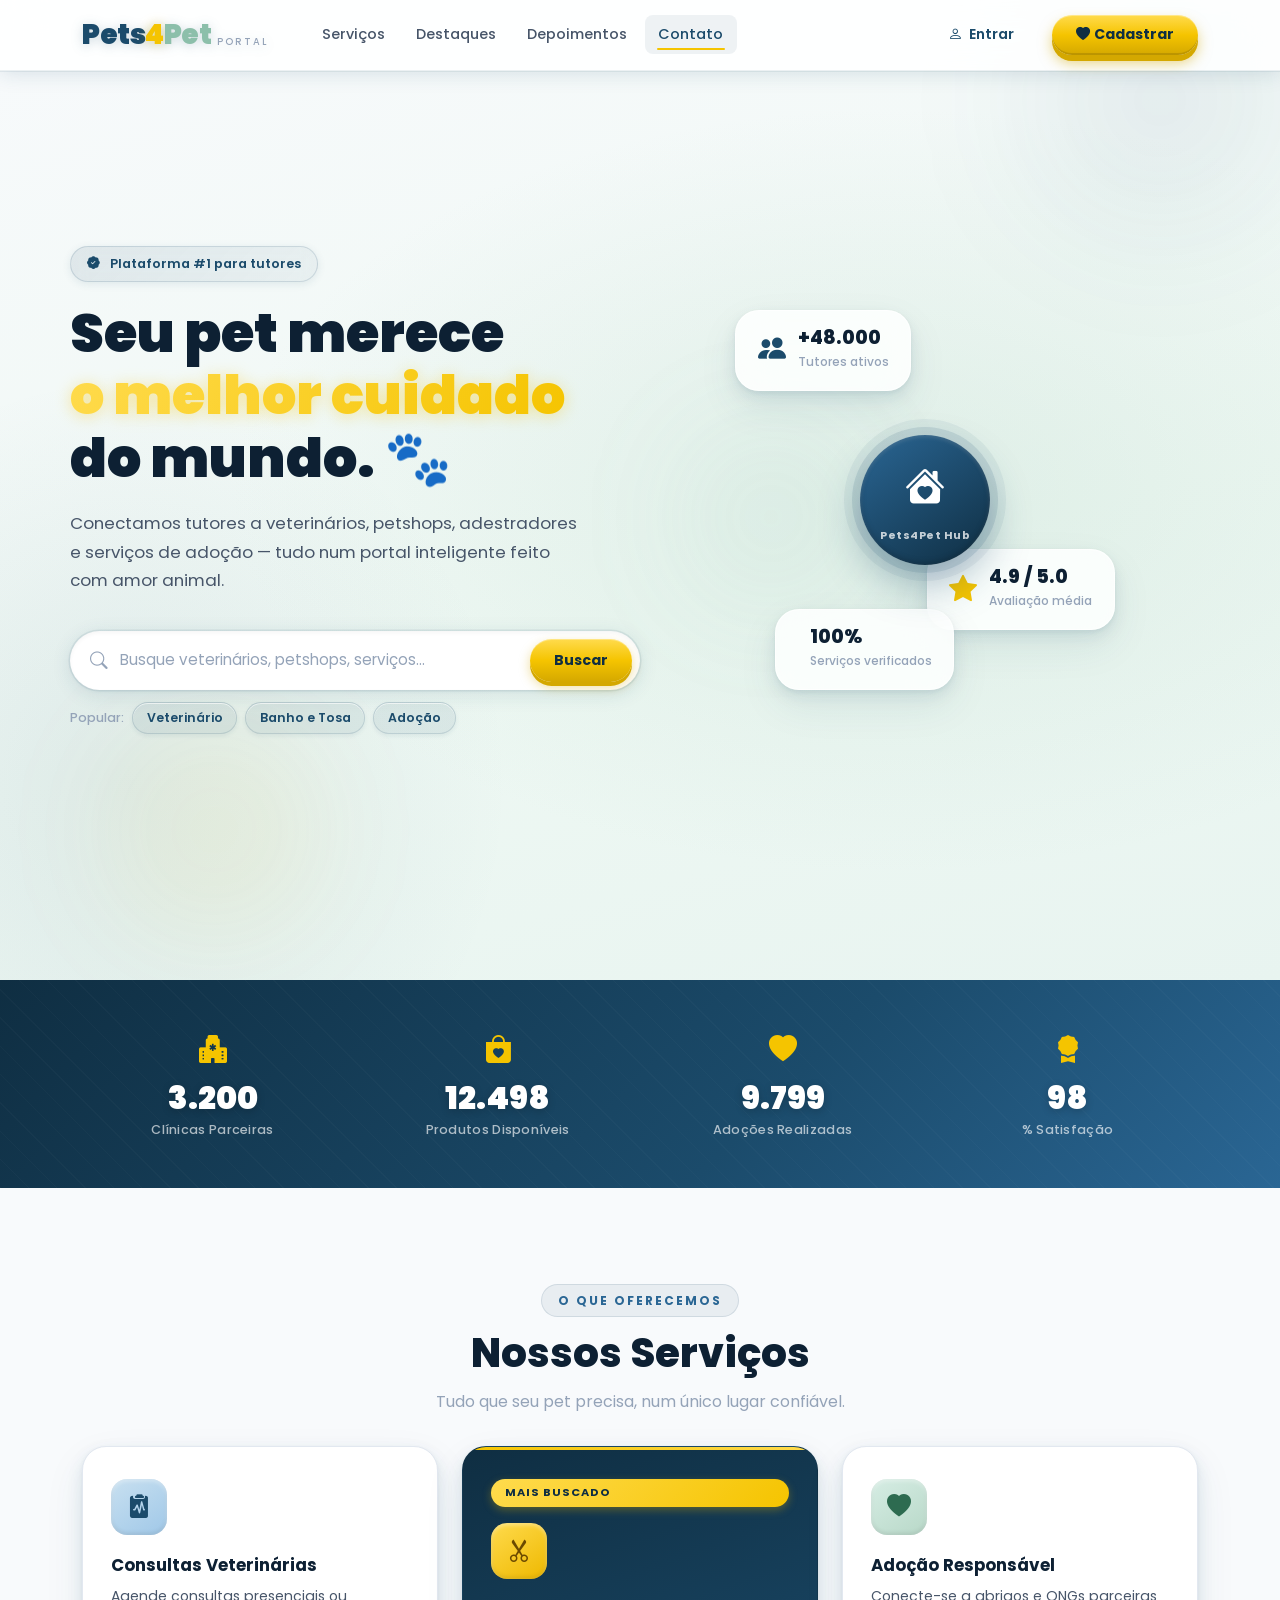
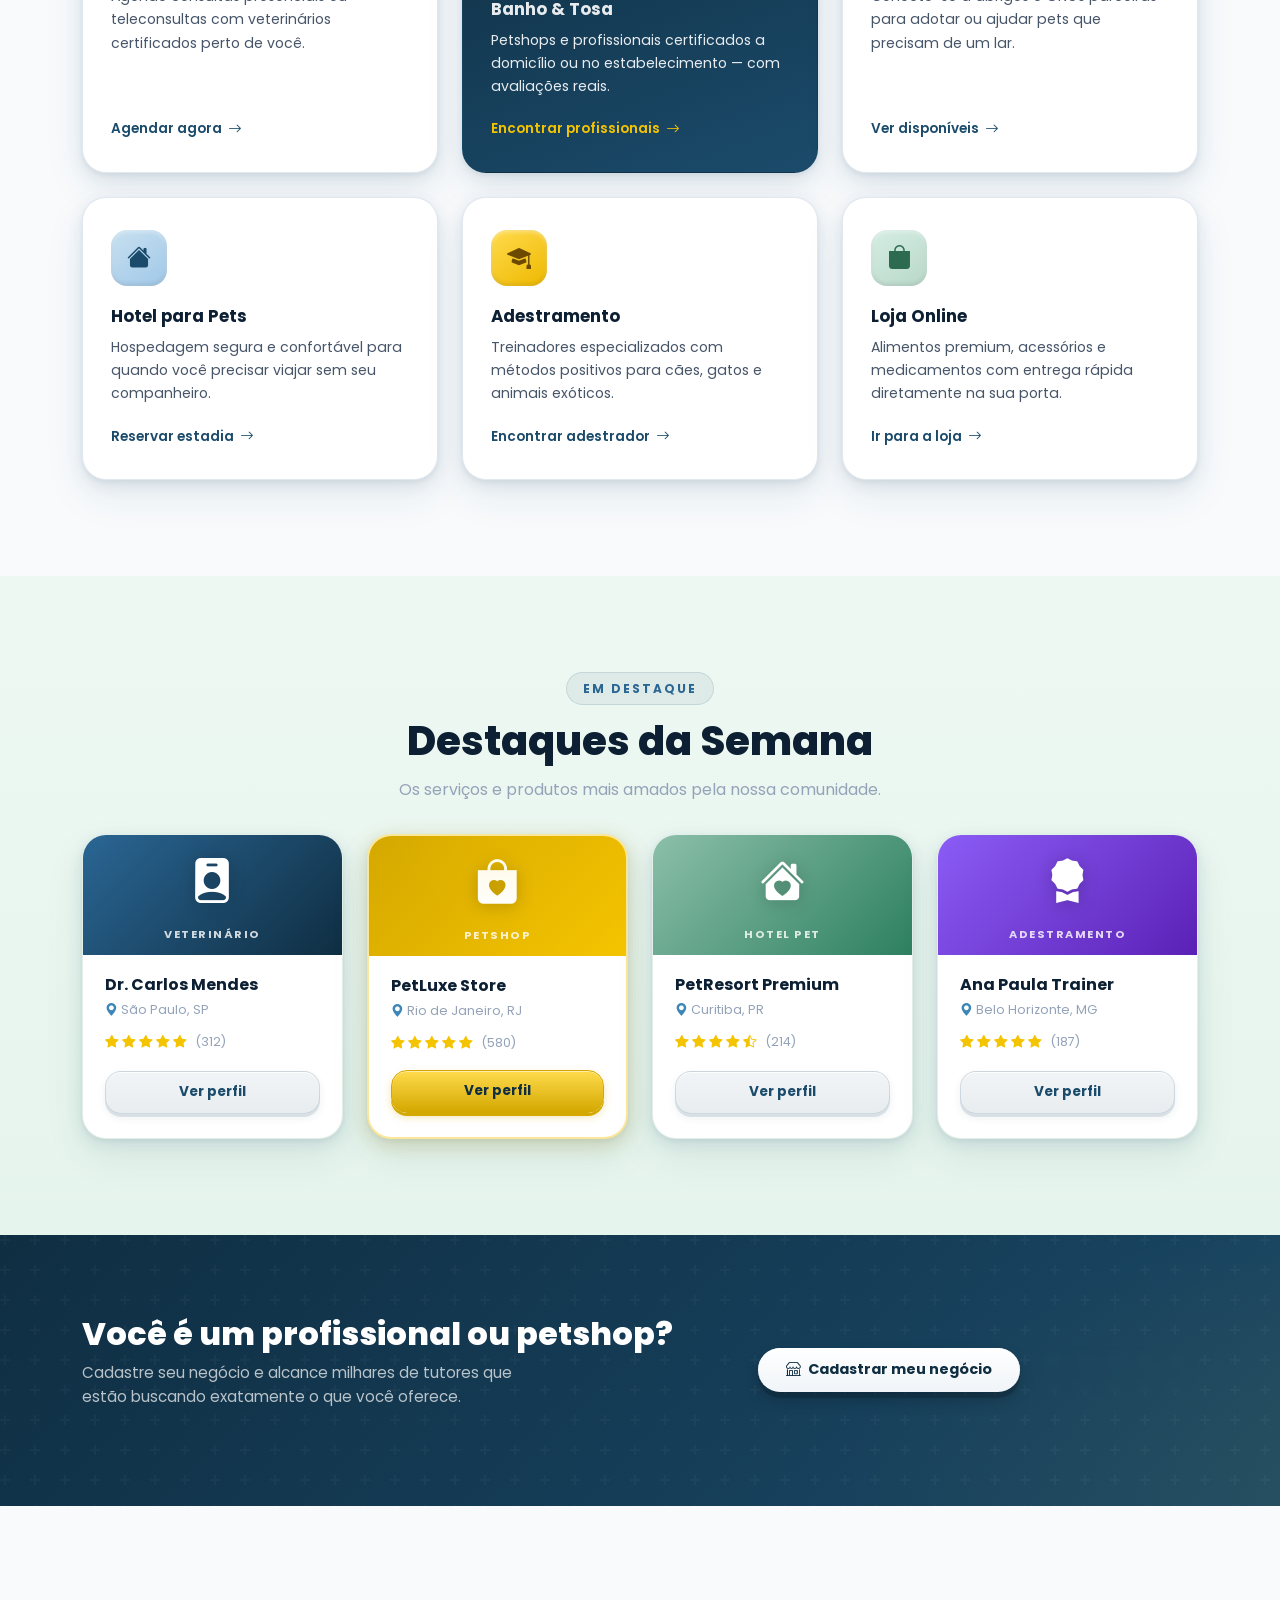
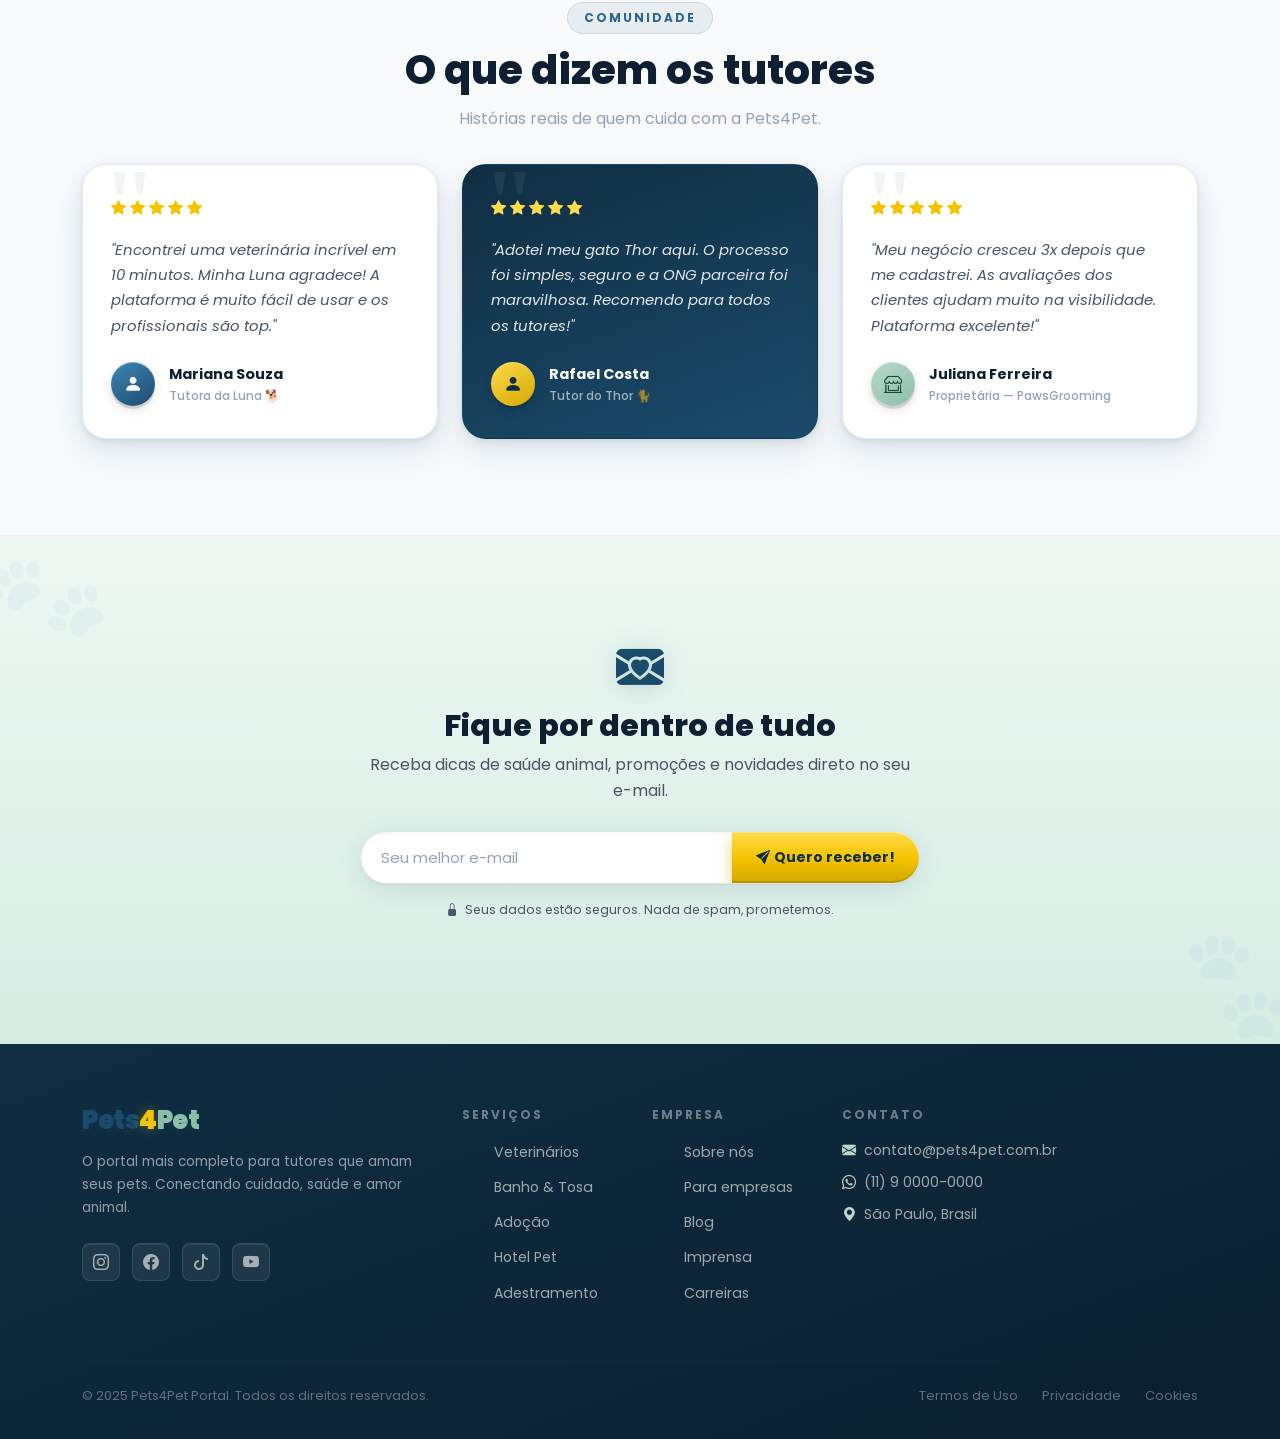
==== commit 412cf63c: "Implementação com JavaScript" ====
--- a/index.html
+++ b/index.html
@@ -587,6 +587,6 @@
   <!-- Bootstrap JS -->
   <script src="https://cdn.jsdelivr.net/npm/bootstrap@5.3.3/dist/js/bootstrap.bundle.min.js"></script>
   <!-- Custom JS -->
-  <script src="script.js"></script>
+  <script src="./js/script.js"></script>
 </body>
 </html>
--- a/css/style.css
+++ b/css/style.css
@@ -6,43 +6,33 @@
 
 /* ─── DESIGN TOKENS ─────────────────────────────────────── */
 :root {
-  /* Brand Colors */
-  --petroleum:       #1B4B6B;   /* Azul Petróleo profundo */
-  --petroleum-dark:  #0F2E42;
-  --petroleum-light: #2A6694;
-  --petroleum-xlight:#3D87B8;
-
-  --yellow:          #F5C400;   /* Amarelo Smart Fit */
-  --yellow-dark:     #D4A800;
-  --yellow-light:    #FFDB4D;
-  --yellow-glow:     rgba(245,196,0,0.35);
-
-  --sage:            #B8D8C8;   /* Verde quase pastel */
-  --sage-dark:       #8CBFAA;
-  --sage-light:      #D6EDE4;
-  --sage-xlight:     #EEF8F3;
-
-  /* Neutrals */
-  --white:           #FFFFFF;
-  --off-white:       #F8FAFC;
-  --gray-50:         #F0F4F8;
-  --gray-100:        #E2E8F0;
-  --gray-200:        #CBD5E0;
-  --gray-400:        #94A3B8;
-  --gray-600:        #475569;
-  --gray-800:        #1E293B;
-  --text-dark:       #0D2033;
-  --text-body:       #334155;
-
-  /* Typography */
-  --font:            'Poppins', sans-serif;
-
-  /* Skeuomorphism Shadows */
-  --shadow-btn:
-    0 6px 0 var(--petroleum-dark),
-    0 8px 12px rgba(15,46,66,0.40),
-    inset 0 1px 0 rgba(255,255,255,0.20),
-    inset 0 -2px 0 rgba(0,0,0,0.15);
+  --petroleum:        #1B4B6B;
+  --petroleum-dark:   #0F2E42;
+  --petroleum-light:  #2A6694;
+  --petroleum-xlight: #3D87B8;
+
+  --yellow:       #F5C400;
+  --yellow-dark:  #D4A800;
+  --yellow-light: #FFDB4D;
+  --yellow-glow:  rgba(245,196,0,0.35);
+
+  --sage:        #B8D8C8;
+  --sage-dark:   #8CBFAA;
+  --sage-light:  #D6EDE4;
+  --sage-xlight: #EEF8F3;
+
+  --white:      #FFFFFF;
+  --off-white:  #F8FAFC;
+  --gray-50:    #F0F4F8;
+  --gray-100:   #E2E8F0;
+  --gray-200:   #CBD5E0;
+  --gray-400:   #94A3B8;
+  --gray-600:   #475569;
+  --gray-800:   #1E293B;
+  --text-dark:  #0D2033;
+  --text-body:  #334155;
+
+  --font: 'Poppins', sans-serif;
 
   --shadow-btn-yellow:
     0 6px 0 var(--yellow-dark),
@@ -50,11 +40,6 @@
     inset 0 1px 0 rgba(255,255,255,0.35),
     inset 0 -2px 0 rgba(0,0,0,0.12);
 
-  --shadow-btn-active:
-    0 2px 0 var(--petroleum-dark),
-    0 2px 6px rgba(15,46,66,0.30),
-    inset 0 2px 4px rgba(0,0,0,0.20);
-
   --shadow-card:
     0 2px 4px rgba(27,75,107,0.06),
     0 6px 16px rgba(27,75,107,0.10),
@@ -73,19 +58,16 @@
     0 2px 20px rgba(27,75,107,0.15),
     0 1px 0 rgba(27,75,107,0.08);
 
-  /* Radii */
-  --radius-sm:  8px;
-  --radius-md:  16px;
-  --radius-lg:  24px;
-  --radius-xl:  32px;
+  --radius-sm:   8px;
+  --radius-md:   16px;
+  --radius-lg:   24px;
+  --radius-xl:   32px;
   --radius-pill: 999px;
 
-  /* Transitions */
   --ease-out:    cubic-bezier(0.22, 1, 0.36, 1);
   --ease-spring: cubic-bezier(0.34, 1.56, 0.64, 1);
-  --t-fast:      150ms;
-  --t-mid:       260ms;
-  --t-slow:      400ms;
+  --t-fast: 150ms;
+  --t-mid:  260ms;
 }
 
 /* ─── RESET & BASE ───────────────────────────────────────── */
@@ -102,46 +84,65 @@
   overflow-x: hidden;
 }
 
-/* Skip link */
+img { max-width: 100%; height: auto; }
+a   { text-decoration: none; }
+
+h1,h2,h3,h4,h5,h6 { font-weight: 700; color: var(--text-dark); line-height: 1.2; }
+
+/* ─── ACCESSIBILITY ──────────────────────────────────────── */
 .skip-link {
   position: absolute; top: -100px; left: 1rem; z-index: 9999;
   background: var(--petroleum); color: var(--white);
   padding: 0.5rem 1rem; border-radius: var(--radius-sm);
-  font-weight: 600; text-decoration: none; transition: top var(--t-fast);
+  font-weight: 600; transition: top var(--t-fast);
 }
 .skip-link:focus { top: 1rem; }
 
-img { max-width: 100%; height: auto; }
-a { text-decoration: none; }
-
-/* ─── TYPOGRAPHY ─────────────────────────────────────────── */
-h1,h2,h3,h4,h5,h6 { font-weight: 700; color: var(--text-dark); line-height: 1.2; }
+:focus-visible {
+  outline: 2px solid var(--yellow);
+  outline-offset: 3px;
+  border-radius: 4px;
+}
+
+/* ─── SCROLLBAR ──────────────────────────────────────────── */
+::-webkit-scrollbar { width: 6px; }
+::-webkit-scrollbar-track { background: var(--gray-50); }
+::-webkit-scrollbar-thumb {
+  background: linear-gradient(180deg, var(--petroleum-xlight), var(--petroleum));
+  border-radius: var(--radius-pill);
+}
+::-webkit-scrollbar-thumb:hover {
+  background: var(--petroleum-light);
+  box-shadow: 0 0 6px rgba(27,75,107,0.4);
+}
+
+::selection { background: rgba(245,196,0,0.30); color: var(--petroleum-dark); }
 
 /* ─── LOGO ───────────────────────────────────────────────── */
 .p4p-logo {
   display: inline-flex;
   align-items: baseline;
-  gap: 0;
   font-weight: 900;
   font-size: 1.75rem;
   letter-spacing: -0.5px;
   line-height: 1;
-  text-decoration: none;
   filter: drop-shadow(0 2px 6px rgba(27,75,107,0.20));
 }
 .logo-pets { color: var(--petroleum); }
 .logo-4    { color: var(--yellow); text-shadow: 0 0 12px var(--yellow-glow); }
 .logo-pet  { color: var(--sage-dark); }
 .logo-tagline {
-  font-size: 0.6rem;
-  font-weight: 500;
-  color: var(--gray-400);
-  letter-spacing: 2px;
-  text-transform: uppercase;
-  margin-left: 6px;
-  align-self: flex-end;
-  padding-bottom: 2px;
-}
+  font-size: 0.6rem; font-weight: 500;
+  color: var(--gray-400); letter-spacing: 2px;
+  text-transform: uppercase; margin-left: 6px;
+  align-self: flex-end; padding-bottom: 2px;
+}
+.p4p-logo:hover .logo-4 {
+  text-shadow: 0 0 18px var(--yellow-glow), 0 0 6px var(--yellow-glow);
+  transition: text-shadow var(--t-mid);
+}
+.footer-logo { font-size: 1.6rem; margin-bottom: 1rem; }
+.footer-logo .logo-tagline { display: none; }
 
 /* ─── HEADER ─────────────────────────────────────────────── */
 .p4p-header {
@@ -151,16 +152,18 @@
   -webkit-backdrop-filter: blur(20px) saturate(180%);
   border-bottom: 1px solid rgba(27,75,107,0.08);
   box-shadow: var(--shadow-header);
-  transition: background var(--t-mid) var(--ease-out);
-}
-.p4p-header.scrolled {
-  background: rgba(255,255,255,0.97);
-}
-.p4p-header .navbar { padding: 0.85rem 0; }
+  transition:
+    background var(--t-mid) var(--ease-out),
+    transform var(--t-mid) var(--ease-out),
+    box-shadow var(--t-mid) var(--ease-out);
+}
+.p4p-header.scrolled  { background: rgba(255,255,255,0.97); }
+.header-hidden        { transform: translateY(-100%); }
+.header-visible       { transform: translateY(0); }
+.p4p-header .navbar   { padding: 0.85rem 0; }
 
 .p4p-nav-link {
-  font-weight: 500;
-  font-size: 0.9rem;
+  font-weight: 500; font-size: 0.9rem;
   color: var(--gray-600) !important;
   padding: 0.5rem 0.85rem !important;
   border-radius: var(--radius-sm);
@@ -174,29 +177,51 @@
   border-radius: var(--radius-pill);
   transition: left var(--t-mid) var(--ease-spring), right var(--t-mid) var(--ease-spring);
 }
-.p4p-nav-link:hover { color: var(--petroleum) !important; }
-.p4p-nav-link:hover::after { left: 12px; right: 12px; }
+.p4p-nav-link:hover,
+.p4p-nav-link.nav-link-active { color: var(--petroleum) !important; }
+.p4p-nav-link:hover::after,
+.p4p-nav-link.nav-link-active::after { left: 12px; right: 12px; }
+.p4p-nav-link.nav-link-active { background: rgba(27,75,107,0.07); }
 
 .p4p-toggler {
   border: 2px solid var(--gray-200);
   border-radius: var(--radius-sm);
-  color: var(--petroleum);
-  font-size: 1.3rem;
+  color: var(--petroleum); font-size: 1.3rem;
   padding: 0.35rem 0.6rem;
   background: var(--white);
   box-shadow: var(--shadow-inner);
   transition: all var(--t-fast);
 }
-.p4p-toggler:focus { outline: 2px solid var(--yellow); }
+.p4p-toggler:focus  { outline: 2px solid var(--yellow); }
 .p4p-toggler:active { transform: scale(0.95); }
 
+@media (max-width: 991.98px) {
+  #navbarMain.show {
+    background: rgba(255,255,255,0.97);
+    backdrop-filter: blur(20px);
+    border-radius: 0 0 var(--radius-lg) var(--radius-lg);
+    padding: 1rem 0.5rem 1.5rem;
+    box-shadow: 0 12px 32px rgba(27,75,107,0.18);
+    border-bottom: 1px solid rgba(27,75,107,0.08);
+  }
+  .p4p-nav-link { padding: 0.65rem 1rem !important; }
+  .navbar-nav   { gap: 0.25rem; }
+}
+
 /* ─── BUTTONS ────────────────────────────────────────────── */
 
-/* Ghost / Link button */
+/* Shared focus overrides */
+.p4p-btn-primary:focus-visible,
+.p4p-btn-white:focus-visible,
+.p4p-btn-ghost:focus-visible,
+.p4p-btn-card:focus-visible,
+.p4p-btn-search:focus-visible {
+  outline: 3px solid var(--yellow);
+  outline-offset: 3px;
+}
+
 .p4p-btn-ghost {
-  font-family: var(--font);
-  font-weight: 600;
-  font-size: 0.88rem;
+  font-family: var(--font); font-weight: 600; font-size: 0.88rem;
   color: var(--petroleum);
   background: transparent;
   border: 2px solid transparent;
@@ -207,35 +232,23 @@
   user-select: none;
 }
 .p4p-btn-ghost:hover {
-  color: var(--petroleum);
   background: rgba(27,75,107,0.07);
   border-color: rgba(27,75,107,0.15);
-  text-decoration: none;
 }
 .p4p-btn-ghost:active { transform: scale(0.97); }
 
-/* Primary Skeuomorphic button (Yellow) */
 .p4p-btn-primary {
-  font-family: var(--font);
-  font-weight: 700;
-  font-size: 0.88rem;
+  font-family: var(--font); font-weight: 700; font-size: 0.88rem;
   color: var(--petroleum-dark) !important;
   background: linear-gradient(180deg, var(--yellow-light) 0%, var(--yellow) 50%, var(--yellow-dark) 100%);
-  border: none;
-  border-radius: var(--radius-pill);
-  padding: 0.6rem 1.5rem;
-  cursor: pointer;
+  border: none; border-radius: var(--radius-pill);
+  padding: 0.6rem 1.5rem; cursor: pointer;
   box-shadow: var(--shadow-btn-yellow);
-  transition:
-    transform var(--t-fast) var(--ease-out),
-    box-shadow var(--t-fast) var(--ease-out),
-    background var(--t-fast);
+  transition: transform var(--t-fast) var(--ease-out), box-shadow var(--t-fast) var(--ease-out);
   text-decoration: none !important;
-  display: inline-flex;
-  align-items: center;
-  user-select: none;
-  position: relative;
-  top: 0;
+  display: inline-flex; align-items: center;
+  user-select: none; position: relative; top: 0;
+  overflow: hidden;
 }
 .p4p-btn-primary:hover {
   transform: translateY(-2px);
@@ -247,29 +260,19 @@
   color: var(--petroleum-dark) !important;
 }
 .p4p-btn-primary:active {
-  transform: translateY(4px);
+  transform: translateY(4px); top: 4px;
   box-shadow:
     0 2px 0 var(--yellow-dark),
     0 3px 8px rgba(212,168,0,0.30),
     inset 0 3px 6px rgba(0,0,0,0.18);
-  top: 4px;
-}
-.p4p-btn-primary:focus-visible {
-  outline: 3px solid var(--petroleum);
-  outline-offset: 3px;
-}
-
-/* White button */
+}
+
 .p4p-btn-white {
-  font-family: var(--font);
-  font-weight: 700;
-  font-size: 0.9rem;
+  font-family: var(--font); font-weight: 700; font-size: 0.9rem;
   color: var(--petroleum-dark) !important;
   background: linear-gradient(180deg, #FFFFFF 0%, #F0F4F8 100%);
-  border: none;
-  border-radius: var(--radius-pill);
-  padding: 0.7rem 1.75rem;
-  cursor: pointer;
+  border: none; border-radius: var(--radius-pill);
+  padding: 0.7rem 1.75rem; cursor: pointer;
   box-shadow:
     0 6px 0 rgba(0,0,0,0.15),
     0 8px 16px rgba(0,0,0,0.20),
@@ -277,27 +280,21 @@
   transition: transform var(--t-fast) var(--ease-out), box-shadow var(--t-fast);
   text-decoration: none !important;
   display: inline-flex; align-items: center;
-  user-select: none;
+  user-select: none; overflow: hidden;
 }
 .p4p-btn-white:hover { transform: translateY(-2px); }
 .p4p-btn-white:active {
   transform: translateY(4px);
-  box-shadow:
-    0 2px 0 rgba(0,0,0,0.10),
-    inset 0 3px 6px rgba(0,0,0,0.12);
-}
-
-/* Outline white */
+  box-shadow: 0 2px 0 rgba(0,0,0,0.10), inset 0 3px 6px rgba(0,0,0,0.12);
+}
+
 .p4p-btn-outline-white {
-  font-family: var(--font);
-  font-weight: 600;
-  font-size: 0.9rem;
+  font-family: var(--font); font-weight: 600; font-size: 0.9rem;
   color: var(--white) !important;
   background: transparent;
   border: 2px solid rgba(255,255,255,0.5);
   border-radius: var(--radius-pill);
-  padding: 0.7rem 1.75rem;
-  cursor: pointer;
+  padding: 0.7rem 1.75rem; cursor: pointer;
   transition: all var(--t-mid);
   text-decoration: none !important;
   display: inline-flex; align-items: center;
@@ -310,16 +307,26 @@
 }
 .p4p-btn-outline-white:active { transform: scale(0.97); }
 
-/* ─── HERO SECTION ───────────────────────────────────────── */
+/* ─── RIPPLE ─────────────────────────────────────────────── */
+.p4p-ripple {
+  position: absolute; width: 8px; height: 8px; border-radius: 50%;
+  background: rgba(255,255,255,0.45);
+  transform: translate(-50%,-50%) scale(0);
+  animation: ripple-expand 0.55s var(--ease-out) forwards;
+  pointer-events: none;
+}
+@keyframes ripple-expand {
+  to { transform: translate(-50%,-50%) scale(30); opacity: 0; }
+}
+
+/* ─── HERO ───────────────────────────────────────────────── */
 .p4p-hero {
-  padding-top: 100px;
-  padding-bottom: 5rem;
+  padding-top: 100px; padding-bottom: 5rem;
   background:
     radial-gradient(ellipse 80% 60% at 70% 50%, rgba(184,216,200,0.30) 0%, transparent 65%),
     radial-gradient(ellipse 50% 70% at 10% 80%, rgba(27,75,107,0.08) 0%, transparent 60%),
     linear-gradient(165deg, var(--off-white) 0%, var(--sage-xlight) 60%, #E8F4F0 100%);
-  position: relative;
-  overflow: hidden;
+  position: relative; overflow: hidden;
 }
 
 .hero-bg-orbs { position: absolute; inset: 0; pointer-events: none; }
@@ -332,28 +339,23 @@
   width: 400px; height: 400px;
   background: radial-gradient(circle, rgba(27,75,107,0.18) 0%, transparent 70%);
   top: -100px; right: -80px;
-  animation-delay: 0s;
 }
 .orb-2 {
   width: 300px; height: 300px;
   background: radial-gradient(circle, rgba(245,196,0,0.20) 0%, transparent 70%);
-  bottom: 0; left: 5%;
-  animation-delay: -3s;
+  bottom: 0; left: 5%; animation-delay: -3s;
 }
 .orb-3 {
   width: 250px; height: 250px;
   background: radial-gradient(circle, rgba(140,191,170,0.25) 0%, transparent 70%);
-  top: 40%; right: 30%;
-  animation-delay: -6s;
-}
-
+  top: 40%; right: 30%; animation-delay: -6s;
+}
 @keyframes float-orb {
   0%, 100% { transform: translateY(0) scale(1); }
   50%       { transform: translateY(-30px) scale(1.05); }
 }
 
 .min-vh-hero { min-height: calc(100vh - 100px); }
-
 .hero-content { padding: 3rem 0; position: relative; z-index: 2; }
 
 .p4p-badge {
@@ -361,52 +363,45 @@
   background: linear-gradient(135deg, rgba(27,75,107,0.10), rgba(27,75,107,0.05));
   backdrop-filter: blur(8px);
   border: 1px solid rgba(27,75,107,0.15);
-  color: var(--petroleum);
-  font-size: 0.8rem; font-weight: 600;
-  padding: 0.4rem 1rem;
-  border-radius: var(--radius-pill);
+  color: var(--petroleum); font-size: 0.8rem; font-weight: 600;
+  padding: 0.4rem 1rem; border-radius: var(--radius-pill);
   margin-bottom: 1.25rem;
   box-shadow: 0 2px 8px rgba(27,75,107,0.10);
 }
+.p4p-badge i { animation: badge-pulse 2.5s ease-in-out infinite; }
+@keyframes badge-pulse {
+  0%, 100% { opacity: 1; transform: scale(1); }
+  50%       { opacity: 0.75; transform: scale(1.15); }
+}
 
 .p4p-hero-title {
-  font-size: clamp(2.2rem, 5vw, 3.4rem);
-  font-weight: 900;
-  color: var(--text-dark);
-  margin-bottom: 1.25rem;
-  line-height: 1.15;
+  font-size: clamp(2.2rem, 5vw, 3.4rem); font-weight: 900;
+  color: var(--text-dark); margin-bottom: 1.25rem; line-height: 1.15;
 }
 .highlight-yellow {
-  color: var(--petroleum);
   background: linear-gradient(120deg, var(--yellow-light), var(--yellow));
   -webkit-background-clip: text;
   -webkit-text-fill-color: transparent;
   background-clip: text;
   filter: drop-shadow(0 2px 8px var(--yellow-glow));
 }
-
 .p4p-hero-sub {
-  font-size: 1.05rem;
-  color: var(--gray-600);
-  line-height: 1.7;
-  margin-bottom: 2.25rem;
-  max-width: 520px;
+  font-size: 1.05rem; color: var(--gray-600);
+  line-height: 1.7; margin-bottom: 2.25rem; max-width: 520px;
 }
 
 /* Search */
 .p4p-search-wrap { margin-bottom: 1.25rem; }
 .p4p-search-box {
   display: flex; align-items: center;
-  background: var(--white);
-  border-radius: var(--radius-xl);
+  background: var(--white); border-radius: var(--radius-xl);
   padding: 0.5rem 0.5rem 0.5rem 1.25rem;
   box-shadow:
     0 4px 20px rgba(27,75,107,0.12),
     0 1px 4px rgba(27,75,107,0.06),
     inset 0 2px 4px rgba(0,0,0,0.04),
     0 0 0 1.5px rgba(27,75,107,0.08);
-  gap: 0.75rem;
-  transition: box-shadow var(--t-mid);
+  gap: 0.75rem; transition: box-shadow var(--t-mid);
 }
 .p4p-search-box:focus-within {
   box-shadow:
@@ -414,22 +409,24 @@
     0 0 0 3px rgba(245,196,0,0.35),
     inset 0 2px 4px rgba(0,0,0,0.04);
 }
+.p4p-search-box:focus-within .search-icon {
+  color: var(--petroleum); transform: scale(1.1);
+  transition: all var(--t-fast);
+}
 .search-icon { color: var(--gray-400); font-size: 1.1rem; flex-shrink: 0; }
 .p4p-search-input {
   flex: 1; border: none; outline: none;
   font-family: var(--font); font-size: 0.95rem;
-  color: var(--text-body); background: transparent;
-  padding: 0.4rem 0;
+  color: var(--text-body); background: transparent; padding: 0.4rem 0;
 }
 .p4p-search-input::placeholder { color: var(--gray-400); }
+
 .p4p-btn-search {
-  font-family: var(--font);
-  font-weight: 700; font-size: 0.88rem;
+  font-family: var(--font); font-weight: 700; font-size: 0.88rem;
   color: var(--petroleum-dark);
   background: linear-gradient(180deg, var(--yellow-light) 0%, var(--yellow) 50%, var(--yellow-dark) 100%);
   border: none; border-radius: var(--radius-xl);
-  padding: 0.65rem 1.5rem;
-  cursor: pointer; white-space: nowrap;
+  padding: 0.65rem 1.5rem; cursor: pointer; white-space: nowrap;
   box-shadow:
     0 4px 0 var(--yellow-dark),
     0 5px 12px rgba(212,168,0,0.40),
@@ -455,17 +452,21 @@
   color: var(--petroleum);
   background: rgba(27,75,107,0.08);
   border: 1px solid rgba(27,75,107,0.15);
-  border-radius: var(--radius-pill);
-  padding: 0.3rem 0.85rem;
-  cursor: pointer;
-  transition: all var(--t-fast);
+  border-radius: var(--radius-pill); padding: 0.3rem 0.85rem;
+  cursor: pointer; transition: all var(--t-fast);
   box-shadow: 0 2px 4px rgba(27,75,107,0.08), inset 0 1px 0 rgba(255,255,255,0.6);
 }
 .p4p-tag:hover {
   background: var(--petroleum); color: var(--white);
   box-shadow: 0 4px 8px rgba(27,75,107,0.25);
 }
-.p4p-tag:active { transform: scale(0.95); }
+.p4p-tag:active,
+.p4p-tag.tag-active {
+  background: var(--petroleum); color: var(--white);
+  border-color: var(--petroleum);
+  box-shadow: 0 4px 10px rgba(27,75,107,0.30);
+  transform: scale(0.97);
+}
 
 /* Hero visual */
 .hero-visual-col {
@@ -473,38 +474,28 @@
   position: relative; z-index: 2;
 }
 .hero-card-stack {
-  position: relative;
-  width: 380px; height: 380px;
-}
-
+  position: relative; width: 380px; height: 380px;
+  transition: transform 0.08s linear;
+  transform-style: preserve-3d;
+}
 .hero-stat-card {
-  position: absolute;
-  display: flex; align-items: center; gap: 0.75rem;
+  position: absolute; display: flex; align-items: center; gap: 0.75rem;
   background: rgba(255,255,255,0.85);
   backdrop-filter: blur(20px) saturate(180%);
-  border-radius: var(--radius-lg);
-  padding: 1rem 1.35rem;
+  border-radius: var(--radius-lg); padding: 1rem 1.35rem;
   box-shadow: var(--shadow-card);
   border: 1px solid rgba(255,255,255,0.7);
   animation: float-card 6s ease-in-out infinite;
 }
-.hero-stat-card i {
-  font-size: 1.75rem; flex-shrink: 0;
-}
-.hero-stat-card strong {
-  display: block; font-size: 1.2rem; font-weight: 800; color: var(--text-dark); line-height: 1.1;
-}
-.hero-stat-card span {
-  font-size: 0.75rem; color: var(--gray-400); font-weight: 500;
-}
-
-.card-blue { top: 0; left: 0; }
-.card-blue i { color: var(--petroleum); }
-.card-yellow { bottom: 60px; right: 0; animation-delay: -2s; }
-.card-yellow i { color: var(--yellow); }
-.card-green { bottom: 0; left: 40px; animation-delay: -4s; }
-.card-green i { color: var(--sage-dark); }
-
+.hero-stat-card i        { font-size: 1.75rem; flex-shrink: 0; }
+.hero-stat-card strong   { display: block; font-size: 1.2rem; font-weight: 800; color: var(--text-dark); line-height: 1.1; }
+.hero-stat-card span     { font-size: 0.75rem; color: var(--gray-400); font-weight: 500; }
+.card-blue               { top: 0; left: 0; }
+.card-blue i             { color: var(--petroleum); }
+.card-yellow             { bottom: 60px; right: 0; animation-delay: -2s; }
+.card-yellow i           { color: var(--yellow); }
+.card-green              { bottom: 0; left: 40px; animation-delay: -4s; }
+.card-green i            { color: var(--sage-dark); }
 @keyframes float-card {
   0%, 100% { transform: translateY(0) rotate(0deg); }
   33%       { transform: translateY(-12px) rotate(1deg); }
@@ -513,11 +504,12 @@
 
 .hero-illustration-hub {
   position: absolute; top: 50%; left: 50%;
-  transform: translate(-50%, -50%);
-  display: flex; flex-direction: column; align-items: center; gap: 0.5rem;
-  width: 130px; height: 130px; justify-content: center;
+  transform: translate(-50%,-50%);
+  display: flex; flex-direction: column; align-items: center;
+  justify-content: center; gap: 0.5rem;
+  width: 130px; height: 130px;
   background: linear-gradient(145deg, var(--petroleum-light), var(--petroleum-dark));
-  border-radius: 50%;
+  border-radius: 50%; will-change: box-shadow;
   box-shadow:
     0 0 0 8px rgba(27,75,107,0.12),
     0 0 0 16px rgba(27,75,107,0.06),
@@ -530,76 +522,63 @@
   0%, 100% { box-shadow: 0 0 0 8px rgba(27,75,107,0.12), 0 0 0 16px rgba(27,75,107,0.06), 0 20px 40px rgba(27,75,107,0.35), inset 0 2px 4px rgba(255,255,255,0.15); }
   50%       { box-shadow: 0 0 0 14px rgba(27,75,107,0.18), 0 0 0 28px rgba(27,75,107,0.08), 0 24px 48px rgba(27,75,107,0.40), inset 0 2px 4px rgba(255,255,255,0.15); }
 }
-.hub-icon { font-size: 2.5rem; color: var(--white); }
+.hub-icon  { font-size: 2.5rem; color: var(--white); }
 .hub-label { font-size: 0.68rem; font-weight: 700; color: rgba(255,255,255,0.75); letter-spacing: 0.5px; }
 
 /* ─── STATS BAR ──────────────────────────────────────────── */
 .p4p-stats-bar {
   background: linear-gradient(135deg, var(--petroleum-dark) 0%, var(--petroleum) 60%, var(--petroleum-light) 100%);
-  padding: 3rem 0;
-  position: relative;
-  overflow: hidden;
+  padding: 3rem 0; position: relative; overflow: hidden;
 }
 .p4p-stats-bar::before {
   content: ''; position: absolute; inset: 0;
   background: repeating-linear-gradient(45deg, rgba(255,255,255,0.02) 0px, rgba(255,255,255,0.02) 1px, transparent 1px, transparent 20px);
 }
-
 .stat-item { display: flex; flex-direction: column; align-items: center; gap: 0.35rem; }
-.stat-icon { font-size: 1.75rem; color: var(--yellow); margin-bottom: 0.25rem; }
+.stat-icon {
+  font-size: 1.75rem; color: var(--yellow); margin-bottom: 0.25rem;
+}
+.stat-item:hover .stat-icon { animation: icon-pop 0.35s var(--ease-spring); }
+@keyframes icon-pop {
+  0%   { transform: scale(1); }
+  50%  { transform: scale(1.25) rotate(-8deg); }
+  100% { transform: scale(1); }
+}
 .stat-number {
   font-size: 2rem; font-weight: 900; color: var(--white);
-  text-shadow: 0 2px 8px rgba(0,0,0,0.20);
-  line-height: 1;
+  text-shadow: 0 2px 8px rgba(0,0,0,0.20); line-height: 1;
 }
 .stat-label { font-size: 0.8rem; font-weight: 500; color: rgba(255,255,255,0.65); letter-spacing: 0.3px; }
 
 /* ─── SECTIONS COMMON ────────────────────────────────────── */
 .p4p-section { padding: 6rem 0; }
-
 .p4p-section-tag {
-  display: inline-block;
-  font-size: 0.75rem; font-weight: 700; letter-spacing: 2px;
-  text-transform: uppercase; color: var(--petroleum-light);
-  background: rgba(27,75,107,0.07);
+  display: inline-block; font-size: 0.75rem; font-weight: 700;
+  letter-spacing: 2px; text-transform: uppercase;
+  color: var(--petroleum-light); background: rgba(27,75,107,0.07);
   border: 1px solid rgba(27,75,107,0.12);
-  padding: 0.35rem 1rem;
-  border-radius: var(--radius-pill);
-  margin-bottom: 0.75rem;
+  padding: 0.35rem 1rem; border-radius: var(--radius-pill); margin-bottom: 0.75rem;
 }
 .p4p-section-title {
-  font-size: clamp(1.75rem, 3.5vw, 2.5rem);
-  font-weight: 800;
-  color: var(--text-dark);
-  margin-bottom: 0.75rem;
-}
-.p4p-section-sub {
-  font-size: 1rem;
-  color: var(--gray-400);
-  max-width: 520px;
-  margin: 0 auto;
-}
-
-/* ─── SERVICES SECTION ───────────────────────────────────── */
+  font-size: clamp(1.75rem, 3.5vw, 2.5rem); font-weight: 800;
+  color: var(--text-dark); margin-bottom: 0.75rem;
+}
+.p4p-section-sub { font-size: 1rem; color: var(--gray-400); max-width: 520px; margin: 0 auto; }
+
+/* ─── SERVICES ───────────────────────────────────────────── */
 .p4p-services { background: var(--off-white); }
 
 .p4p-service-card {
   background: var(--white);
-  border-radius: var(--radius-lg);
-  padding: 2rem 1.75rem;
-  height: 100%;
-  border: 1.5px solid var(--gray-100);
+  border-radius: var(--radius-lg); padding: 2rem 1.75rem;
+  height: 100%; border: 1.5px solid var(--gray-100);
   box-shadow: var(--shadow-card);
-  transition:
-    transform var(--t-mid) var(--ease-spring),
-    box-shadow var(--t-mid) var(--ease-out),
-    border-color var(--t-mid);
-  position: relative;
-  overflow: hidden;
+  transition: transform var(--t-mid) var(--ease-spring), box-shadow var(--t-mid) var(--ease-out), border-color var(--t-mid);
+  position: relative; overflow: hidden;
+  display: flex; flex-direction: column;
 }
 .p4p-service-card::before {
-  content: ''; position: absolute;
-  top: 0; left: 0; right: 0; height: 3px;
+  content: ''; position: absolute; top: 0; left: 0; right: 0; height: 3px;
   background: linear-gradient(90deg, var(--sage) 0%, var(--sage-dark) 100%);
   border-radius: var(--radius-lg) var(--radius-lg) 0 0;
   opacity: 0; transition: opacity var(--t-mid);
@@ -610,113 +589,104 @@
   border-color: rgba(27,75,107,0.12);
 }
 .p4p-service-card:hover::before { opacity: 1; }
+.p4p-service-card:hover .service-icon-wrap {
+  transform: scale(1.08) rotate(-4deg);
+  transition: transform var(--t-mid) var(--ease-spring);
+}
 
 .service-card-featured {
   background: linear-gradient(160deg, var(--petroleum-dark) 0%, var(--petroleum) 100%);
   border-color: transparent;
-  color: var(--white);
-}
-.service-card-featured .service-title,
-.service-card-featured .service-desc { color: rgba(255,255,255,0.9); }
-.service-card-featured .service-cta { color: var(--yellow); }
+}
 .service-card-featured::before {
   background: linear-gradient(90deg, var(--yellow) 0%, var(--yellow-light) 100%);
   opacity: 1;
 }
 .service-card-featured:hover { transform: translateY(-6px) scale(1.01); }
+.service-card-featured .service-title,
+.service-card-featured .service-desc { color: rgba(255,255,255,0.9); }
+.service-card-featured .service-cta  { color: var(--yellow); }
 
 .service-featured-badge {
-  display: inline-block;
-  font-size: 0.7rem; font-weight: 700; letter-spacing: 1px;
-  text-transform: uppercase;
+  display: inline-block; font-size: 0.7rem; font-weight: 700;
+  letter-spacing: 1px; text-transform: uppercase;
   color: var(--petroleum-dark);
   background: linear-gradient(135deg, var(--yellow-light), var(--yellow));
-  padding: 0.3rem 0.85rem;
-  border-radius: var(--radius-pill);
-  margin-bottom: 1rem;
-  box-shadow: 0 3px 8px rgba(212,168,0,0.35);
-}
-
+  padding: 0.3rem 0.85rem; border-radius: var(--radius-pill);
+  margin-bottom: 1rem; box-shadow: 0 3px 8px rgba(212,168,0,0.35);
+}
 .service-icon-wrap {
-  width: 56px; height: 56px;
-  border-radius: var(--radius-md);
+  width: 56px; height: 56px; border-radius: var(--radius-md);
   display: flex; align-items: center; justify-content: center;
-  font-size: 1.5rem;
-  margin-bottom: 1.25rem;
-  position: relative;
+  font-size: 1.5rem; margin-bottom: 1.25rem; position: relative;
 }
 .service-icon-wrap::after {
-  content: ''; position: absolute; inset: 0;
-  border-radius: var(--radius-md);
+  content: ''; position: absolute; inset: 0; border-radius: var(--radius-md);
   box-shadow: inset 0 2px 4px rgba(255,255,255,0.4), inset 0 -2px 4px rgba(0,0,0,0.10);
 }
-
-.icon-blue  { background: linear-gradient(145deg, #C8E0F0, #A0C8E8); color: var(--petroleum); }
-.icon-yellow{ background: linear-gradient(145deg, var(--yellow-light), #EEB800); color: #6B4A00; }
-.icon-green { background: linear-gradient(145deg, var(--sage-light), var(--sage)); color: #2D6B50; }
+.icon-blue   { background: linear-gradient(145deg, #C8E0F0, #A0C8E8); color: var(--petroleum); }
+.icon-yellow { background: linear-gradient(145deg, var(--yellow-light), #EEB800); color: #6B4A00; }
+.icon-green  { background: linear-gradient(145deg, var(--sage-light), var(--sage)); color: #2D6B50; }
 
 .service-title { font-size: 1.05rem; font-weight: 700; margin-bottom: 0.6rem; color: var(--text-dark); }
 .service-desc  { font-size: 0.88rem; color: var(--gray-600); line-height: 1.65; margin-bottom: 1.25rem; flex: 1; }
-.service-cta   {
+.service-cta {
   display: inline-flex; align-items: center; gap: 0.4rem;
   font-size: 0.85rem; font-weight: 600; color: var(--petroleum);
-  transition: gap var(--t-fast), color var(--t-fast);
-  cursor: pointer;
-}
-.service-cta:hover { gap: 0.65rem; color: var(--petroleum-light); }
-.service-cta i { transition: transform var(--t-fast); }
-.service-cta:hover i { transform: translateX(3px); }
-
-/* ─── HIGHLIGHTS SECTION ─────────────────────────────────── */
-.p4p-highlights {
-  background: linear-gradient(180deg, var(--sage-xlight) 0%, #E5F4EC 100%);
-}
+  transition: gap var(--t-fast), color var(--t-fast); cursor: pointer;
+}
+.service-cta:hover    { gap: 0.65rem; color: var(--petroleum-light); }
+.service-cta i        { transition: transform var(--t-fast); }
+.service-cta:hover i  { transform: translateX(3px); }
+
+/* ─── HIGHLIGHTS ─────────────────────────────────────────── */
+.p4p-highlights { background: linear-gradient(180deg, var(--sage-xlight) 0%, #E5F4EC 100%); }
 
 .p4p-highlight-card {
-  background: var(--white);
-  border-radius: var(--radius-lg);
-  overflow: hidden;
-  border: 1.5px solid rgba(184,216,200,0.4);
-  box-shadow: var(--shadow-card);
+  background: var(--white); border-radius: var(--radius-lg); overflow: hidden;
+  border: 1.5px solid rgba(184,216,200,0.4); box-shadow: var(--shadow-card);
   transition: transform var(--t-mid) var(--ease-spring), box-shadow var(--t-mid) var(--ease-out);
-  height: 100%;
-  display: flex; flex-direction: column;
+  height: 100%; display: flex; flex-direction: column; position: relative;
 }
 .p4p-highlight-card:hover {
   transform: translateY(-6px) scale(1.01);
   box-shadow: var(--shadow-card-hover);
 }
+.p4p-highlight-card:hover .highlight-rating i { animation: star-bounce 0.4s var(--ease-spring); }
+@keyframes star-bounce {
+  0%   { transform: scale(1); }
+  40%  { transform: scale(1.35) rotate(10deg); }
+  100% { transform: scale(1); }
+}
+
 .highlight-card-featured {
   border: 2px solid rgba(245,196,0,0.4);
   box-shadow: 0 6px 24px rgba(212,168,0,0.18), var(--shadow-card);
 }
+.highlight-card-featured::after {
+  content: ''; position: absolute; inset: 0; border-radius: var(--radius-lg);
+  background: radial-gradient(ellipse 60% 40% at 50% 0%, rgba(245,196,0,0.12) 0%, transparent 70%);
+  pointer-events: none;
+}
 
 .highlight-thumb {
-  height: 120px;
-  display: flex; align-items: center; justify-content: center;
-  position: relative; overflow: hidden;
-  flex-direction: column; gap: 0.5rem;
+  height: 120px; display: flex; align-items: center; justify-content: center;
+  flex-direction: column; gap: 0.5rem; position: relative; overflow: hidden;
 }
 .highlight-thumb i { font-size: 2.8rem; color: var(--white); filter: drop-shadow(0 2px 8px rgba(0,0,0,0.20)); }
 .highlight-vet     { background: linear-gradient(135deg, var(--petroleum-light), var(--petroleum-dark)); }
 .highlight-shop    { background: linear-gradient(135deg, #D4A800, var(--yellow)); }
 .highlight-hotel   { background: linear-gradient(135deg, var(--sage-dark), #2D8060); }
 .highlight-trainer { background: linear-gradient(135deg, #8B5CF6, #5B21B6); }
-
 .highlight-category {
   font-size: 0.7rem; font-weight: 700; letter-spacing: 1.5px;
   text-transform: uppercase; color: rgba(255,255,255,0.8);
 }
-
-.highlight-body { padding: 1.25rem 1.35rem 1.5rem; flex: 1; display: flex; flex-direction: column; }
-.highlight-name { font-size: 1rem; font-weight: 700; color: var(--text-dark); margin-bottom: 0.35rem; }
+.highlight-body     { padding: 1.25rem 1.35rem 1.5rem; flex: 1; display: flex; flex-direction: column; }
+.highlight-name     { font-size: 1rem; font-weight: 700; color: var(--text-dark); margin-bottom: 0.35rem; }
 .highlight-location { font-size: 0.8rem; color: var(--gray-400); margin-bottom: 0.65rem; }
 .highlight-location i { color: var(--petroleum-xlight); }
-
-.highlight-rating {
-  display: flex; align-items: center; gap: 0.2rem;
-  margin-bottom: 1rem;
-}
+.highlight-rating   { display: flex; align-items: center; gap: 0.2rem; margin-bottom: 1rem; }
 .highlight-rating i { color: var(--yellow); font-size: 0.85rem; }
 .highlight-rating span { font-size: 0.8rem; color: var(--gray-400); margin-left: 0.3rem; }
 
@@ -724,8 +694,7 @@
   font-family: var(--font); font-size: 0.85rem; font-weight: 700;
   color: var(--petroleum); width: 100%;
   background: linear-gradient(180deg, rgba(27,75,107,0.06) 0%, rgba(27,75,107,0.10) 100%);
-  border: 1.5px solid rgba(27,75,107,0.15);
-  border-radius: var(--radius-md);
+  border: 1.5px solid rgba(27,75,107,0.15); border-radius: var(--radius-md);
   padding: 0.6rem 1rem; cursor: pointer; margin-top: auto;
   box-shadow:
     0 3px 0 rgba(27,75,107,0.12),
@@ -736,8 +705,7 @@
 .p4p-btn-card:hover {
   background: var(--petroleum); color: var(--white);
   box-shadow: 0 5px 0 var(--petroleum-dark), 0 6px 16px rgba(27,75,107,0.30);
-  border-color: transparent;
-  transform: translateY(-1px);
+  border-color: transparent; transform: translateY(-1px);
 }
 .p4p-btn-card:active {
   transform: translateY(2px);
@@ -756,11 +724,17 @@
 
 /* ─── CTA BANNER ─────────────────────────────────────────── */
 .p4p-cta-banner {
-  padding: 5rem 0;
+  padding: 5rem 0; position: relative; overflow: hidden;
   background:
     radial-gradient(ellipse 80% 120% at 80% 50%, rgba(245,196,0,0.15) 0%, transparent 60%),
     linear-gradient(135deg, var(--petroleum-dark) 0%, var(--petroleum) 55%, var(--petroleum-light) 100%);
-  position: relative; overflow: hidden;
+  background-size: 200% 200%;
+  animation: gradient-shift 8s ease infinite;
+}
+@keyframes gradient-shift {
+  0%   { background-position: 0% 50%; }
+  50%  { background-position: 100% 50%; }
+  100% { background-position: 0% 50%; }
 }
 .p4p-cta-banner::before {
   content: ''; position: absolute; inset: 0;
@@ -771,56 +745,50 @@
   gap: 2rem; flex-wrap: wrap; position: relative; z-index: 1;
 }
 .cta-text h2 {
-  font-size: clamp(1.4rem, 3vw, 2rem);
-  font-weight: 800; color: var(--white); margin-bottom: 0.5rem;
-}
-.cta-text p { color: rgba(255,255,255,0.7); font-size: 0.95rem; max-width: 440px; }
+  font-size: clamp(1.4rem, 3vw, 2rem); font-weight: 800;
+  color: var(--white); margin-bottom: 0.5rem;
+}
+.cta-text p  { color: rgba(255,255,255,0.7); font-size: 0.95rem; max-width: 440px; }
 .cta-actions { display: flex; align-items: center; gap: 1rem; flex-wrap: wrap; }
 
 /* ─── TESTIMONIALS ───────────────────────────────────────── */
 .p4p-testimonials { background: var(--off-white); }
 
 .p4p-testimonial-card {
-  background: var(--white);
-  border-radius: var(--radius-lg);
-  padding: 2rem 1.75rem;
-  border: 1.5px solid var(--gray-100);
+  background: var(--white); border-radius: var(--radius-lg);
+  padding: 2rem 1.75rem; border: 1.5px solid var(--gray-100);
   box-shadow: var(--shadow-card);
   transition: transform var(--t-mid) var(--ease-spring), box-shadow var(--t-mid);
-  height: 100%; margin: 0;
-  display: flex; flex-direction: column;
-  position: relative;
+  height: 100%; margin: 0; display: flex; flex-direction: column; position: relative;
 }
 .p4p-testimonial-card::before {
-  content: '"'; position: absolute;
-  top: -10px; left: 20px;
+  content: '"'; position: absolute; top: -10px; left: 20px;
   font-size: 6rem; font-weight: 900; line-height: 1;
-  color: rgba(27,75,107,0.06); font-family: Georgia, serif;
-  pointer-events: none;
+  color: rgba(27,75,107,0.06); font-family: Georgia, serif; pointer-events: none;
 }
 .p4p-testimonial-card:hover {
-  transform: translateY(-4px);
-  box-shadow: var(--shadow-card-hover);
-}
+  transform: translateY(-4px); box-shadow: var(--shadow-card-hover);
+}
+.p4p-testimonial-card:hover::before { color: rgba(27,75,107,0.10); transition: color var(--t-mid); }
+
 .testimonial-card-featured {
   background: linear-gradient(160deg, var(--petroleum-dark), var(--petroleum));
   border-color: transparent;
 }
-.testimonial-card-featured .testimonial-text { color: rgba(255,255,255,0.88); }
 .testimonial-card-featured::before { color: rgba(255,255,255,0.06); }
-
-.testimonial-stars { display: flex; gap: 0.25rem; margin-bottom: 1rem; }
+.testimonial-card-featured .testimonial-text   { color: rgba(255,255,255,0.88); }
+.testimonial-card-featured .testimonial-stars i { color: var(--yellow-light); }
+.testimonial-card-featured .author-name         { color: var(--white); }
+.testimonial-card-featured .author-pet          { color: rgba(255,255,255,0.6); }
+
+.testimonial-stars   { display: flex; gap: 0.25rem; margin-bottom: 1rem; }
 .testimonial-stars i { color: var(--yellow); font-size: 0.95rem; }
-.testimonial-card-featured .testimonial-stars i { color: var(--yellow-light); }
-
 .testimonial-text {
   font-size: 0.93rem; line-height: 1.7; color: var(--gray-600);
   font-style: italic; flex: 1; margin-bottom: 1.5rem;
 }
-
-.testimonial-author {
-  display: flex; align-items: center; gap: 0.85rem;
-}
+.testimonial-author { display: flex; align-items: center; gap: 0.85rem; }
+
 .author-avatar {
   width: 44px; height: 44px; border-radius: 50%;
   display: flex; align-items: center; justify-content: center;
@@ -831,45 +799,39 @@
 .avatar-yellow { background: linear-gradient(145deg, var(--yellow-light), var(--yellow-dark)); color: var(--petroleum-dark); }
 .avatar-green  { background: linear-gradient(145deg, var(--sage), var(--sage-dark)); color: #1A4A35; }
 
-.author-name {
-  display: block; font-size: 0.9rem; font-weight: 700; color: var(--text-dark);
-  font-style: normal;
-}
-.testimonial-card-featured .author-name { color: var(--white); }
-
-.author-pet {
-  display: block; font-size: 0.75rem; color: var(--gray-400); font-weight: 500;
-}
-.testimonial-card-featured .author-pet { color: rgba(255,255,255,0.6); }
+.author-name { display: block; font-size: 0.9rem; font-weight: 700; color: var(--text-dark); font-style: normal; }
+.author-pet  { display: block; font-size: 0.75rem; color: var(--gray-400); font-weight: 500; }
 
 /* ─── NEWSLETTER ─────────────────────────────────────────── */
 .p4p-newsletter {
   background: linear-gradient(180deg, var(--sage-xlight) 0%, #D6EDE4 100%);
-}
-.newsletter-inner {
-  max-width: 560px; margin: 0 auto; text-align: center;
-}
+  position: relative; overflow: hidden;
+}
+.p4p-newsletter::before,
+.p4p-newsletter::after {
+  content: '🐾'; position: absolute; font-size: 6rem;
+  opacity: 0.04; pointer-events: none; user-select: none;
+}
+.p4p-newsletter::before { top: -1rem; left: -1rem; transform: rotate(-20deg); }
+.p4p-newsletter::after  { bottom: -1rem; right: -1rem; transform: rotate(15deg); }
+
+.newsletter-inner { max-width: 560px; margin: 0 auto; text-align: center; }
 .newsletter-icon {
   font-size: 3rem; color: var(--petroleum); margin-bottom: 1rem;
   filter: drop-shadow(0 4px 12px rgba(27,75,107,0.20));
 }
-.newsletter-inner h2 {
-  font-size: 1.9rem; font-weight: 800; color: var(--text-dark); margin-bottom: 0.5rem;
-}
+.newsletter-inner h2 { font-size: 1.9rem; font-weight: 800; color: var(--text-dark); margin-bottom: 0.5rem; }
 .newsletter-inner > p { color: var(--gray-600); margin-bottom: 1.75rem; }
 
 .newsletter-form {
-  display: flex; gap: 0; align-items: stretch;
-  background: var(--white);
-  border-radius: var(--radius-xl);
-  overflow: hidden;
+  display: flex; align-items: stretch;
+  background: var(--white); border-radius: var(--radius-xl); overflow: hidden;
   box-shadow:
     0 4px 24px rgba(27,75,107,0.12),
     0 1px 0 rgba(27,75,107,0.06),
     inset 0 2px 4px rgba(0,0,0,0.04);
   border: 1.5px solid rgba(184,216,200,0.5);
-  margin-bottom: 1rem;
-  transition: box-shadow var(--t-mid);
+  margin-bottom: 1rem; transition: box-shadow var(--t-mid);
 }
 .newsletter-form:focus-within {
   box-shadow: 0 6px 28px rgba(27,75,107,0.16), 0 0 0 3px rgba(245,196,0,0.30);
@@ -877,144 +839,164 @@
 .newsletter-input {
   flex: 1; border: none; outline: none;
   font-family: var(--font); font-size: 0.93rem;
-  color: var(--text-body); padding: 0.85rem 1.25rem;
-  background: transparent;
+  color: var(--text-body); padding: 0.85rem 1.25rem; background: transparent;
 }
 .newsletter-input::placeholder { color: var(--gray-400); }
+.newsletter-input:focus { outline: none; }
 .newsletter-submit {
   border-radius: 0 var(--radius-xl) var(--radius-xl) 0 !important;
-  padding: 0.75rem 1.5rem !important;
-  font-size: 0.88rem !important;
-}
-
-.newsletter-privacy {
-  font-size: 0.78rem; color: var(--gray-400); margin: 0;
-}
+  padding: 0.75rem 1.5rem !important; font-size: 0.88rem !important;
+}
+#newsletter-btn:disabled { opacity: 0.75; cursor: not-allowed; transform: none !important; }
+.newsletter-privacy { font-size: 0.78rem; color: var(--gray-400); margin: 0; }
 
 /* ─── FOOTER ─────────────────────────────────────────────── */
 .p4p-footer {
   background: linear-gradient(160deg, var(--petroleum-dark) 0%, #0A1F30 100%);
   padding: 4rem 0 2rem;
 }
-.footer-logo { font-size: 1.6rem; margin-bottom: 1rem; display: inline-flex; }
 .footer-about { font-size: 0.85rem; color: rgba(255,255,255,0.55); line-height: 1.7; margin-bottom: 1.5rem; }
 
 .footer-social { display: flex; gap: 0.75rem; }
 .footer-social a {
-  width: 38px; height: 38px;
-  display: flex; align-items: center; justify-content: center;
+  width: 38px; height: 38px; display: flex; align-items: center; justify-content: center;
   border-radius: var(--radius-sm);
-  background: rgba(255,255,255,0.07);
-  border: 1px solid rgba(255,255,255,0.10);
-  color: rgba(255,255,255,0.6);
-  font-size: 1rem;
-  transition: all var(--t-fast);
+  background: rgba(255,255,255,0.07); border: 1px solid rgba(255,255,255,0.10);
+  color: rgba(255,255,255,0.6); font-size: 1rem; transition: all var(--t-fast);
   box-shadow: inset 0 1px 0 rgba(255,255,255,0.08);
 }
 .footer-social a:hover {
   background: var(--yellow); color: var(--petroleum-dark);
-  border-color: transparent;
-  box-shadow: 0 4px 12px rgba(245,196,0,0.35);
+  border-color: transparent; box-shadow: 0 4px 12px rgba(245,196,0,0.35);
   transform: translateY(-2px);
 }
 
 .footer-col-title {
   font-size: 0.75rem; font-weight: 700; letter-spacing: 2px;
-  text-transform: uppercase; color: rgba(255,255,255,0.4);
-  margin-bottom: 1rem;
+  text-transform: uppercase; color: rgba(255,255,255,0.4); margin-bottom: 1rem;
 }
 .footer-links { list-style: none; display: flex; flex-direction: column; gap: 0.6rem; }
 .footer-links a {
   font-size: 0.88rem; color: rgba(255,255,255,0.6);
   transition: color var(--t-fast), padding-left var(--t-fast);
-  display: block;
+  display: inline-block; position: relative;
+}
+.footer-links a::after {
+  content: ''; position: absolute; bottom: -1px; left: 0;
+  width: 0; height: 1px; background: var(--yellow);
+  transition: width var(--t-mid) var(--ease-out);
 }
 .footer-links a:hover { color: var(--yellow); padding-left: 4px; }
-
-.footer-contact {
-  font-style: normal;
-  display: flex; flex-direction: column; gap: 0.6rem;
-}
+.footer-links a:hover::after { width: 100%; }
+
+.footer-contact { font-style: normal; display: flex; flex-direction: column; gap: 0.6rem; }
 .footer-contact p { font-size: 0.88rem; color: rgba(255,255,255,0.6); margin: 0; }
 .footer-contact i { color: var(--sage); }
 
 .footer-divider { border-color: rgba(255,255,255,0.08); margin: 2.5rem 0 1.5rem; }
-.footer-bottom {
-  display: flex; align-items: center; justify-content: space-between;
-  flex-wrap: wrap; gap: 1rem;
-}
+.footer-bottom  { display: flex; align-items: center; justify-content: space-between; flex-wrap: wrap; gap: 1rem; }
 .footer-bottom > p { font-size: 0.8rem; color: rgba(255,255,255,0.35); margin: 0; }
-.footer-legal { display: flex; gap: 1.5rem; }
+.footer-legal   { display: flex; gap: 1.5rem; }
 .footer-legal a { font-size: 0.8rem; color: rgba(255,255,255,0.35); transition: color var(--t-fast); }
 .footer-legal a:hover { color: var(--yellow); }
 
-/* ─── ANIMATION BASE ─────────────────────────────────────── */
+/* ─── ANIMATE ON SCROLL ──────────────────────────────────── */
 [data-animate] { opacity: 0; transform: translateY(28px); transition: opacity 0.6s var(--ease-out), transform 0.6s var(--ease-out); }
 [data-animate="fade-left"] { transform: translateX(28px); }
-[data-animate].is-visible { opacity: 1; transform: translate(0); }
+[data-animate].is-visible  { opacity: 1; transform: translate(0); }
 
 /* ─── TOAST ──────────────────────────────────────────────── */
 .p4p-toast {
   position: fixed; bottom: 2rem; right: 2rem; z-index: 9999;
   display: flex; align-items: center; gap: 0.75rem;
-  background: var(--petroleum);
-  color: var(--white);
-  padding: 1rem 1.5rem;
-  border-radius: var(--radius-md);
+  background: var(--petroleum); color: var(--white);
+  padding: 1rem 1.5rem; border-radius: var(--radius-md);
   box-shadow: 0 8px 24px rgba(15,46,66,0.40);
   font-size: 0.9rem; font-weight: 500;
-  transform: translateY(120%);
-  opacity: 0;
+  transform: translateY(120%); opacity: 0;
   transition: transform var(--t-mid) var(--ease-spring), opacity var(--t-mid);
-  pointer-events: none;
-  border-left: 4px solid var(--yellow);
+  pointer-events: none; border-left: 4px solid var(--yellow);
 }
 .p4p-toast.show { transform: translateY(0); opacity: 1; pointer-events: auto; }
 .toast-icon { color: var(--sage); font-size: 1.2rem; flex-shrink: 0; }
 
-/* ─── SCROLLBAR ──────────────────────────────────────────── */
-::-webkit-scrollbar { width: 6px; }
-::-webkit-scrollbar-track { background: var(--gray-50); }
-::-webkit-scrollbar-thumb {
-  background: linear-gradient(180deg, var(--petroleum-xlight), var(--petroleum));
-  border-radius: var(--radius-pill);
-}
-::-webkit-scrollbar-thumb:hover { background: var(--petroleum); }
-
-/* ─── SELECTION ──────────────────────────────────────────── */
-::selection { background: rgba(245,196,0,0.30); color: var(--petroleum-dark); }
-
-/* ─── FOCUS VISIBLE ──────────────────────────────────────── */
-:focus-visible {
-  outline: 2px solid var(--yellow);
-  outline-offset: 3px;
-  border-radius: 4px;
+/* ─── BACK TO TOP ────────────────────────────────────────── */
+.p4p-back-top {
+  position: fixed; bottom: 2rem; right: 2rem; z-index: 998;
+  width: 48px; height: 48px; border-radius: 50%; border: none;
+  cursor: pointer; display: flex; align-items: center; justify-content: center;
+  font-size: 1.1rem; color: var(--petroleum-dark);
+  background: linear-gradient(180deg, var(--yellow-light) 0%, var(--yellow) 50%, var(--yellow-dark) 100%);
+  box-shadow:
+    0 5px 0 var(--yellow-dark),
+    0 8px 20px rgba(212,168,0,0.45),
+    inset 0 1px 0 rgba(255,255,255,0.35);
+  opacity: 0; transform: translateY(20px) scale(0.85); pointer-events: none;
+  transition: opacity var(--t-mid) var(--ease-out), transform var(--t-mid) var(--ease-spring), box-shadow var(--t-fast);
+}
+.p4p-back-top.visible { opacity: 1; transform: translateY(0) scale(1); pointer-events: auto; }
+.p4p-back-top:hover {
+  transform: translateY(-3px) scale(1.06);
+  box-shadow: 0 8px 0 var(--yellow-dark), 0 14px 28px rgba(212,168,0,0.55), inset 0 1px 0 rgba(255,255,255,0.4);
+}
+.p4p-back-top:active {
+  transform: translateY(4px) scale(0.97);
+  box-shadow: 0 2px 0 var(--yellow-dark), 0 3px 10px rgba(212,168,0,0.30), inset 0 3px 6px rgba(0,0,0,0.18);
+}
+
+/* ─── INPUT STATES ───────────────────────────────────────── */
+.input-error {
+  animation: shake-x 0.4s var(--ease-out);
+  box-shadow: 0 0 0 3px rgba(239,68,68,0.30) !important;
+}
+.input-shake { animation: shake-x 0.4s var(--ease-out); }
+@keyframes shake-x {
+  0%, 100% { transform: translateX(0); }
+  20%       { transform: translateX(-6px); }
+  40%       { transform: translateX(6px); }
+  60%       { transform: translateX(-4px); }
+  80%       { transform: translateX(4px); }
+}
+
+/* ─── SKELETON ───────────────────────────────────────────── */
+.p4p-skeleton {
+  background: linear-gradient(90deg, var(--gray-100) 25%, var(--gray-50) 50%, var(--gray-100) 75%);
+  background-size: 600px 100%;
+  animation: shimmer 1.4s infinite linear;
+  border-radius: var(--radius-sm);
+}
+@keyframes shimmer {
+  0%   { background-position: -600px 0; }
+  100% { background-position: 600px 0; }
 }
 
 /* ─── RESPONSIVE ─────────────────────────────────────────── */
 @media (max-width: 991.98px) {
-  .hero-content { padding: 2rem 0 1rem; }
-  .min-vh-hero { min-height: auto; padding: 2rem 0; }
-  .cta-inner { flex-direction: column; text-align: center; }
-  .cta-text p { margin: 0 auto; }
-  .cta-actions { justify-content: center; }
+  .hero-content  { padding: 2rem 0 1rem; }
+  .min-vh-hero   { min-height: auto; padding: 2rem 0; }
+  .cta-inner     { flex-direction: column; text-align: center; }
+  .cta-text p    { margin: 0 auto; }
+  .cta-actions   { justify-content: center; }
 }
 
 @media (max-width: 767.98px) {
-  .p4p-section { padding: 4rem 0; }
-  .p4p-hero { padding-top: 90px; }
+  .p4p-section   { padding: 4rem 0; }
+  .p4p-hero      { padding-top: 90px; }
   .p4p-stats-bar .row { gap: 1.5rem 0; }
-  .newsletter-form { flex-direction: column; border-radius: var(--radius-lg); overflow: hidden; }
-  .newsletter-input { padding: 1rem 1.25rem; }
-  .newsletter-submit { border-radius: 0 0 var(--radius-lg) var(--radius-lg) !important; }
+  .newsletter-form    { flex-direction: column; border-radius: var(--radius-lg); }
+  .newsletter-input   { padding: 1rem 1.25rem; }
+  .newsletter-submit  { border-radius: 0 0 var(--radius-lg) var(--radius-lg) !important; }
   .footer-bottom { flex-direction: column; text-align: center; }
-  .p4p-toast { left: 1rem; right: 1rem; bottom: 1rem; }
+  .p4p-toast     { left: 1rem; right: 1rem; bottom: 1rem; }
+  .p4p-back-top  { bottom: 5.5rem; right: 1rem; }
 }
 
 @media (prefers-reduced-motion: reduce) {
-  *, *::before, *::after {
-    animation-duration: 0.01ms !important;
-    transition-duration: 0.01ms !important;
-  }
+  *, *::before, *::after { animation-duration: 0.01ms !important; transition-duration: 0.01ms !important; }
   [data-animate] { opacity: 1; transform: none; }
+}
+
+@media print {
+  .p4p-header, .p4p-back-top, .p4p-toast, .hero-bg-orbs, .p4p-cta-banner { display: none !important; }
+  body { background: white; color: black; }
 }
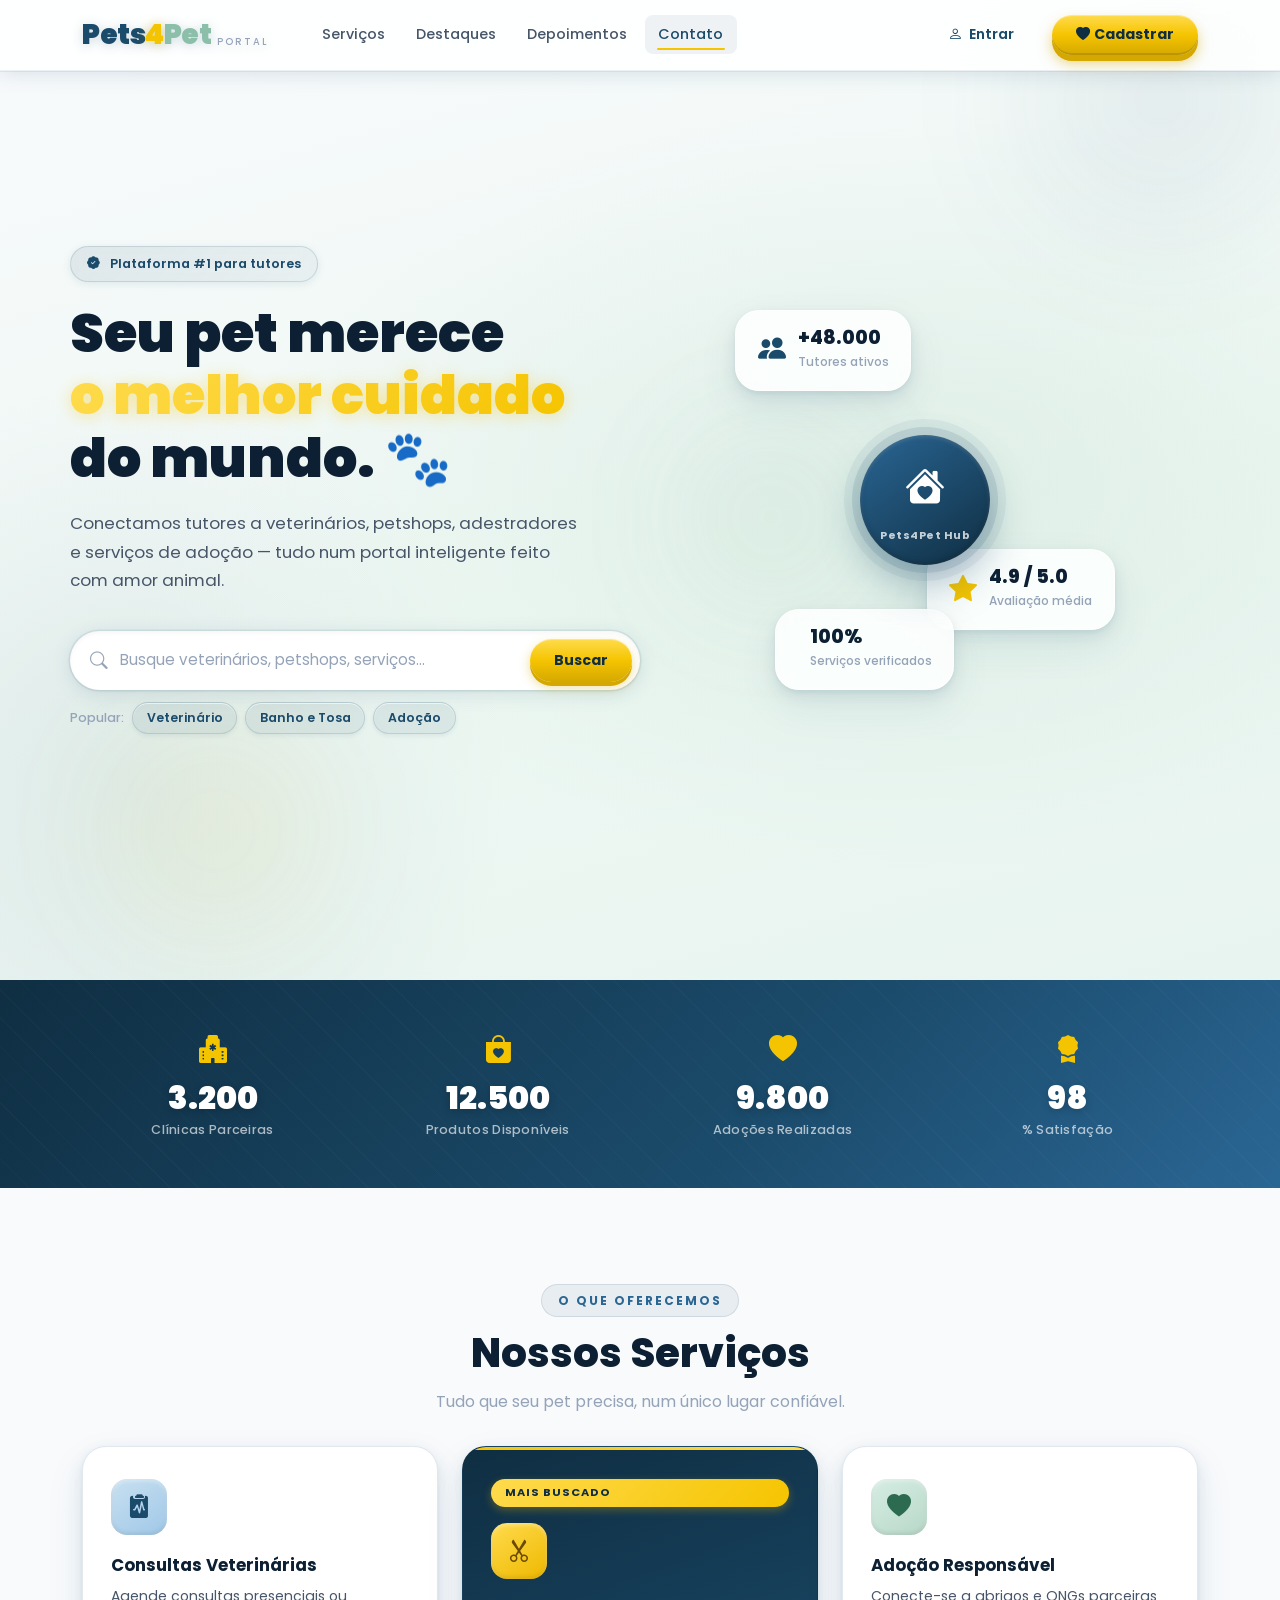
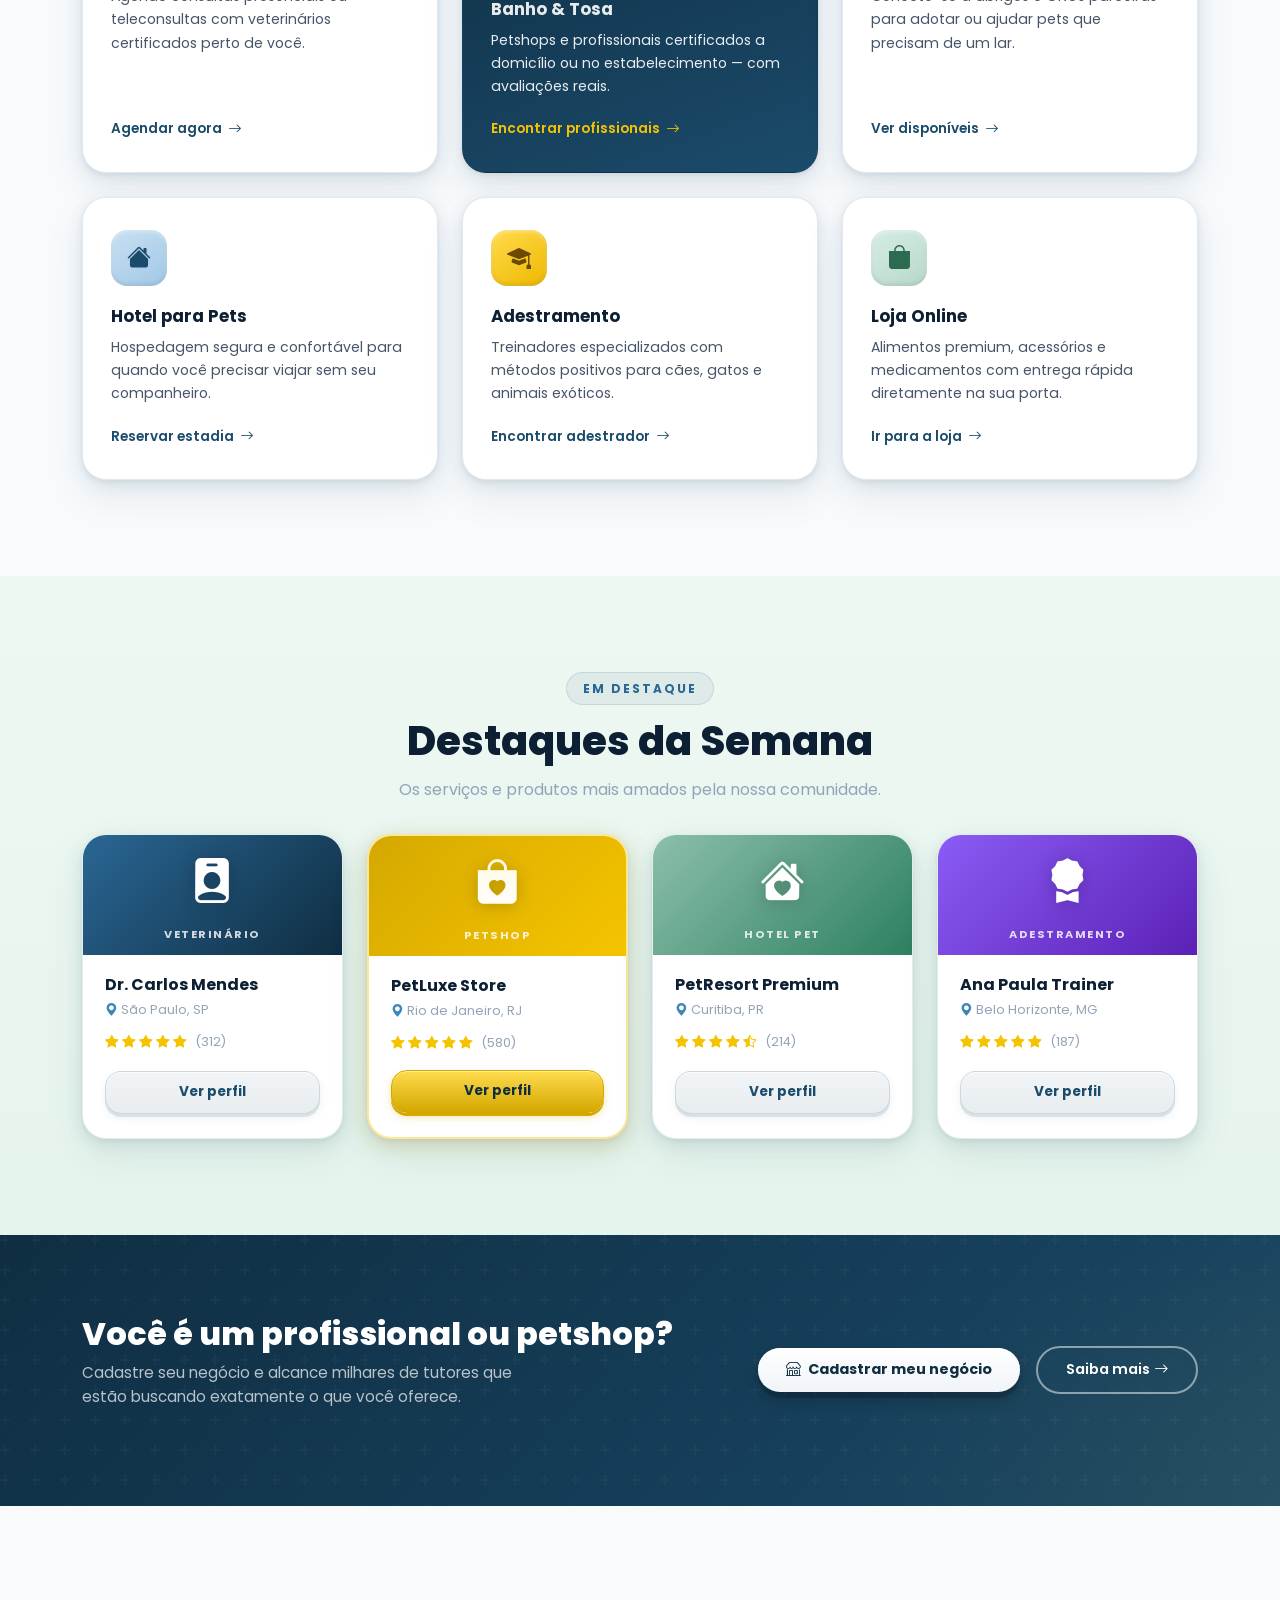
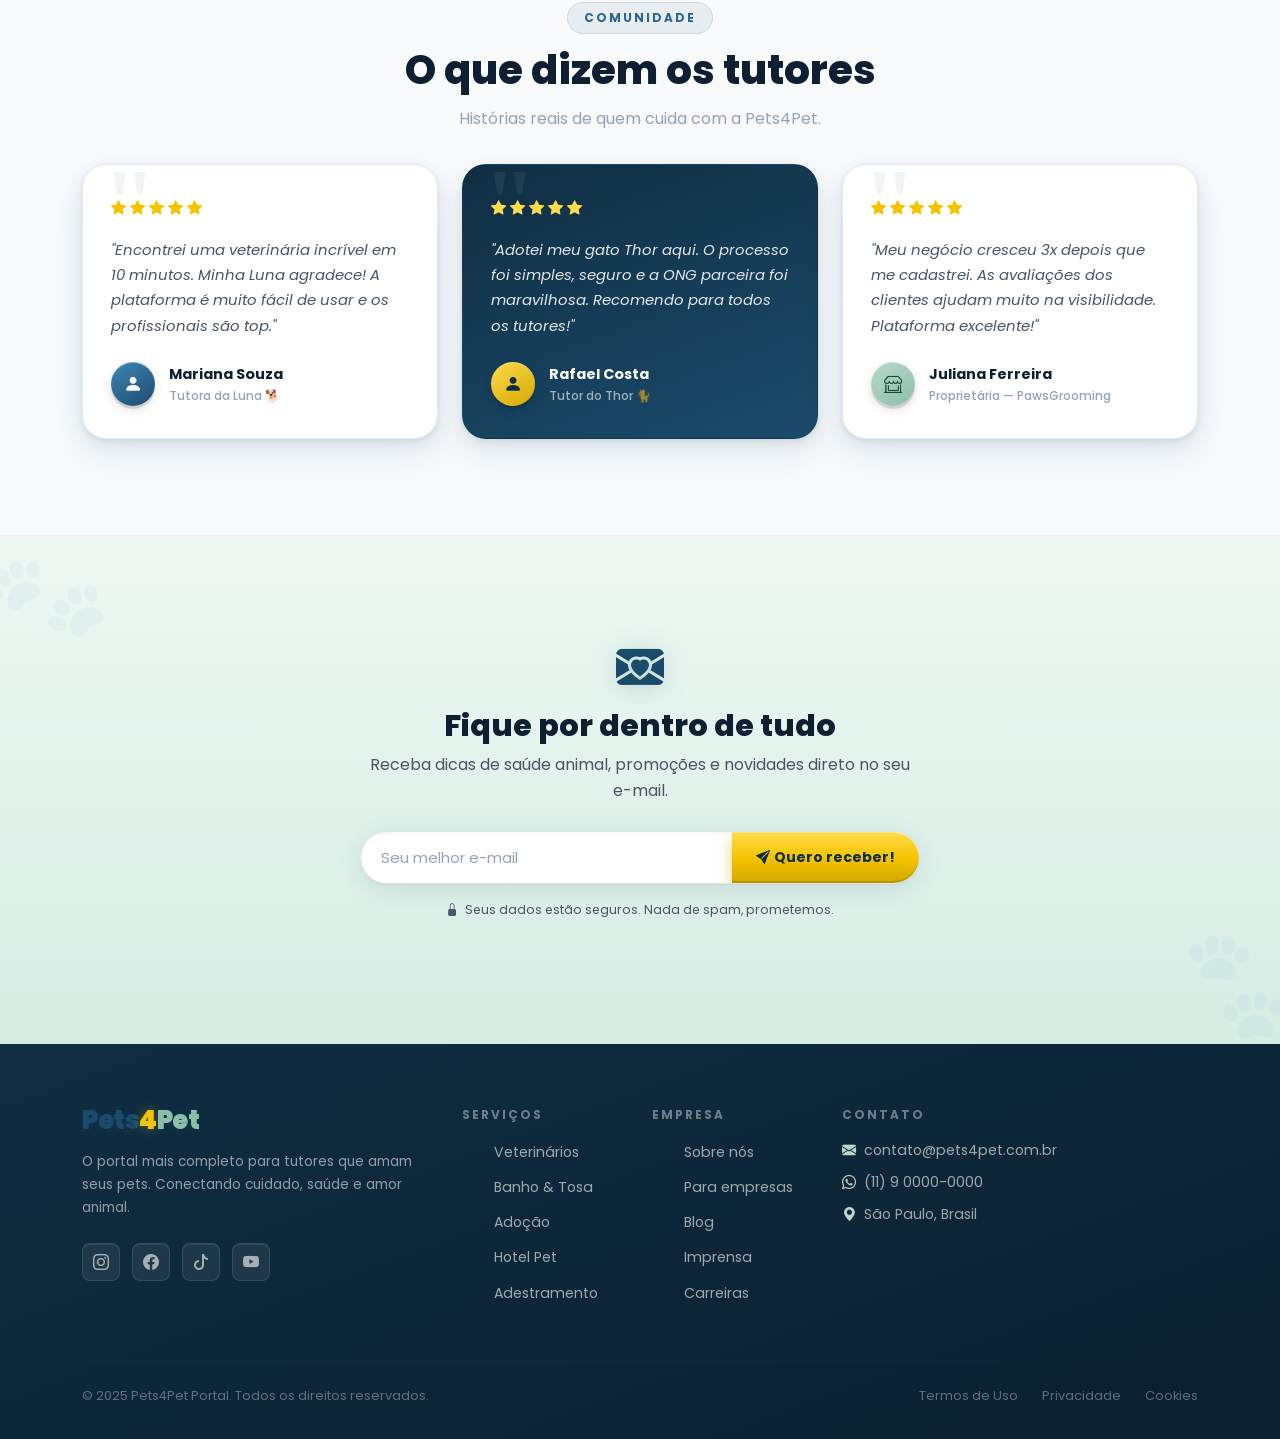
==== commit 8eb0d2cb: "Atualização Cadastro, Login e Banco de Dados" ====
--- a/index.html
+++ b/index.html
@@ -22,7 +22,7 @@
   <link rel="stylesheet" href="https://cdn.jsdelivr.net/npm/bootstrap-icons@1.11.3/font/bootstrap-icons.min.css" />
 
   <!-- Custom CSS -->
-  <link rel="stylesheet" href="./css/style.css"/>
+  <link rel="stylesheet" href="./frontend/css/style.css"/>
 </head>
 <body>
 
@@ -35,7 +35,7 @@
       <div class="container">
 
         <!-- Logo -->
-        <a class="navbar-brand p4p-logo" href="/" aria-label="Pets4Pet — Página inicial">
+        <a class="navbar-brand p4p-logo" href="./index.html" aria-label="Pets4Pet — Página inicial">
           <span class="logo-pets">Pets</span><span class="logo-4">4</span><span class="logo-pet">Pet</span>
           <span class="logo-tagline">Portal</span>
         </a>
@@ -66,10 +66,10 @@
 
           <!-- Auth buttons -->
           <div class="d-flex align-items-center gap-3">
-            <a href="#entrar" class="btn p4p-btn-ghost" aria-label="Entrar na sua conta">
+            <a href="./frontend/login.html" class="btn p4p-btn-ghost" aria-label="Entrar na sua conta">
               <i class="bi bi-person me-1"></i> Entrar
             </a>
-            <a href="#cadastrar" class="btn p4p-btn-primary" aria-label="Criar uma conta gratuita">
+            <a href="./frontend/cadastro.html" class="btn p4p-btn-primary" aria-label="Criar uma conta gratuita">
               <i class="bi bi-heart-fill me-1"></i> Cadastrar
             </a>
           </div>
@@ -396,10 +396,10 @@
             <p>Cadastre seu negócio e alcance milhares de tutores que estão buscando exatamente o que você oferece.</p>
           </div>
           <div class="cta-actions">
-            <a href="#" class="btn p4p-btn-white">
+            <a href="./frontend/cadastro.html" class="btn p4p-btn-white">
               <i class="bi bi-shop me-2"></i>Cadastrar meu negócio
             </a>
-            <a href="#" class="btn p4p-btn-outline-white">
+            <a href="./frontend/cadastro.html" class="btn p4p-btn-outline-white">
               Saiba mais <i class="bi bi-arrow-right ms-1"></i>
             </a>
           </div>
@@ -587,6 +587,6 @@
   <!-- Bootstrap JS -->
   <script src="https://cdn.jsdelivr.net/npm/bootstrap@5.3.3/dist/js/bootstrap.bundle.min.js"></script>
   <!-- Custom JS -->
-  <script src="./js/script.js"></script>
+  <script src="./frontend/js/script.js"></script>
 </body>
 </html>
--- a/frontend/css/style.css
+++ b/frontend/css/style.css
@@ -0,0 +1,1002 @@
+/* ============================================================
+   PETS4PET PORTAL — style.css
+   Skeuomorphism Moderno + Glassmorphism + Poppins
+   Paleta: Azul Petróleo · Amarelo Smart Fit · Verde Pastel
+   ============================================================ */
+
+/* ─── DESIGN TOKENS ─────────────────────────────────────── */
+:root {
+  --petroleum:        #1B4B6B;
+  --petroleum-dark:   #0F2E42;
+  --petroleum-light:  #2A6694;
+  --petroleum-xlight: #3D87B8;
+
+  --yellow:       #F5C400;
+  --yellow-dark:  #D4A800;
+  --yellow-light: #FFDB4D;
+  --yellow-glow:  rgba(245,196,0,0.35);
+
+  --sage:        #B8D8C8;
+  --sage-dark:   #8CBFAA;
+  --sage-light:  #D6EDE4;
+  --sage-xlight: #EEF8F3;
+
+  --white:      #FFFFFF;
+  --off-white:  #F8FAFC;
+  --gray-50:    #F0F4F8;
+  --gray-100:   #E2E8F0;
+  --gray-200:   #CBD5E0;
+  --gray-400:   #94A3B8;
+  --gray-600:   #475569;
+  --gray-800:   #1E293B;
+  --text-dark:  #0D2033;
+  --text-body:  #334155;
+
+  --font: 'Poppins', sans-serif;
+
+  --shadow-btn-yellow:
+    0 6px 0 var(--yellow-dark),
+    0 8px 14px rgba(212,168,0,0.50),
+    inset 0 1px 0 rgba(255,255,255,0.35),
+    inset 0 -2px 0 rgba(0,0,0,0.12);
+
+  --shadow-card:
+    0 2px 4px rgba(27,75,107,0.06),
+    0 6px 16px rgba(27,75,107,0.10),
+    0 16px 40px rgba(27,75,107,0.08);
+
+  --shadow-card-hover:
+    0 4px 8px rgba(27,75,107,0.10),
+    0 12px 28px rgba(27,75,107,0.18),
+    0 28px 60px rgba(27,75,107,0.14);
+
+  --shadow-inner:
+    inset 0 2px 6px rgba(0,0,0,0.10),
+    inset 0 1px 3px rgba(0,0,0,0.08);
+
+  --shadow-header:
+    0 2px 20px rgba(27,75,107,0.15),
+    0 1px 0 rgba(27,75,107,0.08);
+
+  --radius-sm:   8px;
+  --radius-md:   16px;
+  --radius-lg:   24px;
+  --radius-xl:   32px;
+  --radius-pill: 999px;
+
+  --ease-out:    cubic-bezier(0.22, 1, 0.36, 1);
+  --ease-spring: cubic-bezier(0.34, 1.56, 0.64, 1);
+  --t-fast: 150ms;
+  --t-mid:  260ms;
+}
+
+/* ─── RESET & BASE ───────────────────────────────────────── */
+*, *::before, *::after { box-sizing: border-box; margin: 0; padding: 0; }
+
+html { scroll-behavior: smooth; font-size: 16px; }
+
+body {
+  font-family: var(--font);
+  color: var(--text-body);
+  background: var(--off-white);
+  line-height: 1.6;
+  -webkit-font-smoothing: antialiased;
+  overflow-x: hidden;
+}
+
+img { max-width: 100%; height: auto; }
+a   { text-decoration: none; }
+
+h1,h2,h3,h4,h5,h6 { font-weight: 700; color: var(--text-dark); line-height: 1.2; }
+
+/* ─── ACCESSIBILITY ──────────────────────────────────────── */
+.skip-link {
+  position: absolute; top: -100px; left: 1rem; z-index: 9999;
+  background: var(--petroleum); color: var(--white);
+  padding: 0.5rem 1rem; border-radius: var(--radius-sm);
+  font-weight: 600; transition: top var(--t-fast);
+}
+.skip-link:focus { top: 1rem; }
+
+:focus-visible {
+  outline: 2px solid var(--yellow);
+  outline-offset: 3px;
+  border-radius: 4px;
+}
+
+/* ─── SCROLLBAR ──────────────────────────────────────────── */
+::-webkit-scrollbar { width: 6px; }
+::-webkit-scrollbar-track { background: var(--gray-50); }
+::-webkit-scrollbar-thumb {
+  background: linear-gradient(180deg, var(--petroleum-xlight), var(--petroleum));
+  border-radius: var(--radius-pill);
+}
+::-webkit-scrollbar-thumb:hover {
+  background: var(--petroleum-light);
+  box-shadow: 0 0 6px rgba(27,75,107,0.4);
+}
+
+::selection { background: rgba(245,196,0,0.30); color: var(--petroleum-dark); }
+
+/* ─── LOGO ───────────────────────────────────────────────── */
+.p4p-logo {
+  display: inline-flex;
+  align-items: baseline;
+  font-weight: 900;
+  font-size: 1.75rem;
+  letter-spacing: -0.5px;
+  line-height: 1;
+  filter: drop-shadow(0 2px 6px rgba(27,75,107,0.20));
+}
+.logo-pets { color: var(--petroleum); }
+.logo-4    { color: var(--yellow); text-shadow: 0 0 12px var(--yellow-glow); }
+.logo-pet  { color: var(--sage-dark); }
+.logo-tagline {
+  font-size: 0.6rem; font-weight: 500;
+  color: var(--gray-400); letter-spacing: 2px;
+  text-transform: uppercase; margin-left: 6px;
+  align-self: flex-end; padding-bottom: 2px;
+}
+.p4p-logo:hover .logo-4 {
+  text-shadow: 0 0 18px var(--yellow-glow), 0 0 6px var(--yellow-glow);
+  transition: text-shadow var(--t-mid);
+}
+.footer-logo { font-size: 1.6rem; margin-bottom: 1rem; }
+.footer-logo .logo-tagline { display: none; }
+
+/* ─── HEADER ─────────────────────────────────────────────── */
+.p4p-header {
+  position: fixed; top: 0; left: 0; right: 0; z-index: 1000;
+  background: rgba(255,255,255,0.88);
+  backdrop-filter: blur(20px) saturate(180%);
+  -webkit-backdrop-filter: blur(20px) saturate(180%);
+  border-bottom: 1px solid rgba(27,75,107,0.08);
+  box-shadow: var(--shadow-header);
+  transition:
+    background var(--t-mid) var(--ease-out),
+    transform var(--t-mid) var(--ease-out),
+    box-shadow var(--t-mid) var(--ease-out);
+}
+.p4p-header.scrolled  { background: rgba(255,255,255,0.97); }
+.header-hidden        { transform: translateY(-100%); }
+.header-visible       { transform: translateY(0); }
+.p4p-header .navbar   { padding: 0.85rem 0; }
+
+.p4p-nav-link {
+  font-weight: 500; font-size: 0.9rem;
+  color: var(--gray-600) !important;
+  padding: 0.5rem 0.85rem !important;
+  border-radius: var(--radius-sm);
+  transition: color var(--t-fast), background var(--t-fast);
+  position: relative;
+}
+.p4p-nav-link::after {
+  content: '';
+  position: absolute; bottom: 4px; left: 50%; right: 50%;
+  height: 2px; background: var(--yellow);
+  border-radius: var(--radius-pill);
+  transition: left var(--t-mid) var(--ease-spring), right var(--t-mid) var(--ease-spring);
+}
+.p4p-nav-link:hover,
+.p4p-nav-link.nav-link-active { color: var(--petroleum) !important; }
+.p4p-nav-link:hover::after,
+.p4p-nav-link.nav-link-active::after { left: 12px; right: 12px; }
+.p4p-nav-link.nav-link-active { background: rgba(27,75,107,0.07); }
+
+.p4p-toggler {
+  border: 2px solid var(--gray-200);
+  border-radius: var(--radius-sm);
+  color: var(--petroleum); font-size: 1.3rem;
+  padding: 0.35rem 0.6rem;
+  background: var(--white);
+  box-shadow: var(--shadow-inner);
+  transition: all var(--t-fast);
+}
+.p4p-toggler:focus  { outline: 2px solid var(--yellow); }
+.p4p-toggler:active { transform: scale(0.95); }
+
+@media (max-width: 991.98px) {
+  #navbarMain.show {
+    background: rgba(255,255,255,0.97);
+    backdrop-filter: blur(20px);
+    border-radius: 0 0 var(--radius-lg) var(--radius-lg);
+    padding: 1rem 0.5rem 1.5rem;
+    box-shadow: 0 12px 32px rgba(27,75,107,0.18);
+    border-bottom: 1px solid rgba(27,75,107,0.08);
+  }
+  .p4p-nav-link { padding: 0.65rem 1rem !important; }
+  .navbar-nav   { gap: 0.25rem; }
+}
+
+/* ─── BUTTONS ────────────────────────────────────────────── */
+
+/* Shared focus overrides */
+.p4p-btn-primary:focus-visible,
+.p4p-btn-white:focus-visible,
+.p4p-btn-ghost:focus-visible,
+.p4p-btn-card:focus-visible,
+.p4p-btn-search:focus-visible {
+  outline: 3px solid var(--yellow);
+  outline-offset: 3px;
+}
+
+.p4p-btn-ghost {
+  font-family: var(--font); font-weight: 600; font-size: 0.88rem;
+  color: var(--petroleum);
+  background: transparent;
+  border: 2px solid transparent;
+  border-radius: var(--radius-pill);
+  padding: 0.55rem 1.25rem;
+  cursor: pointer;
+  transition: color var(--t-fast), background var(--t-fast), border-color var(--t-fast);
+  user-select: none;
+}
+.p4p-btn-ghost:hover {
+  background: rgba(27,75,107,0.07);
+  border-color: rgba(27,75,107,0.15);
+}
+.p4p-btn-ghost:active { transform: scale(0.97); }
+
+.p4p-btn-primary {
+  font-family: var(--font); font-weight: 700; font-size: 0.88rem;
+  color: var(--petroleum-dark) !important;
+  background: linear-gradient(180deg, var(--yellow-light) 0%, var(--yellow) 50%, var(--yellow-dark) 100%);
+  border: none; border-radius: var(--radius-pill);
+  padding: 0.6rem 1.5rem; cursor: pointer;
+  box-shadow: var(--shadow-btn-yellow);
+  transition: transform var(--t-fast) var(--ease-out), box-shadow var(--t-fast) var(--ease-out);
+  text-decoration: none !important;
+  display: inline-flex; align-items: center;
+  user-select: none; position: relative; top: 0;
+  overflow: hidden;
+}
+.p4p-btn-primary:hover {
+  transform: translateY(-2px);
+  box-shadow:
+    0 8px 0 var(--yellow-dark),
+    0 12px 20px rgba(212,168,0,0.55),
+    inset 0 1px 0 rgba(255,255,255,0.40),
+    inset 0 -2px 0 rgba(0,0,0,0.10);
+  color: var(--petroleum-dark) !important;
+}
+.p4p-btn-primary:active {
+  transform: translateY(4px); top: 4px;
+  box-shadow:
+    0 2px 0 var(--yellow-dark),
+    0 3px 8px rgba(212,168,0,0.30),
+    inset 0 3px 6px rgba(0,0,0,0.18);
+}
+
+.p4p-btn-white {
+  font-family: var(--font); font-weight: 700; font-size: 0.9rem;
+  color: var(--petroleum-dark) !important;
+  background: linear-gradient(180deg, #FFFFFF 0%, #F0F4F8 100%);
+  border: none; border-radius: var(--radius-pill);
+  padding: 0.7rem 1.75rem; cursor: pointer;
+  box-shadow:
+    0 6px 0 rgba(0,0,0,0.15),
+    0 8px 16px rgba(0,0,0,0.20),
+    inset 0 1px 0 rgba(255,255,255,0.90);
+  transition: transform var(--t-fast) var(--ease-out), box-shadow var(--t-fast);
+  text-decoration: none !important;
+  display: inline-flex; align-items: center;
+  user-select: none; overflow: hidden;
+}
+.p4p-btn-white:hover { transform: translateY(-2px); }
+.p4p-btn-white:active {
+  transform: translateY(4px);
+  box-shadow: 0 2px 0 rgba(0,0,0,0.10), inset 0 3px 6px rgba(0,0,0,0.12);
+}
+
+.p4p-btn-outline-white {
+  font-family: var(--font); font-weight: 600; font-size: 0.9rem;
+  color: var(--white) !important;
+  background: transparent;
+  border: 2px solid rgba(255,255,255,0.5);
+  border-radius: var(--radius-pill);
+  padding: 0.7rem 1.75rem; cursor: pointer;
+  transition: all var(--t-mid);
+  text-decoration: none !important;
+  display: inline-flex; align-items: center;
+  backdrop-filter: blur(4px);
+}
+.p4p-btn-outline-white:hover {
+  background: rgba(255,255,255,0.15);
+  border-color: rgba(255,255,255,0.8);
+  color: var(--white) !important;
+}
+.p4p-btn-outline-white:active { transform: scale(0.97); }
+
+/* ─── RIPPLE ─────────────────────────────────────────────── */
+.p4p-ripple {
+  position: absolute; width: 8px; height: 8px; border-radius: 50%;
+  background: rgba(255,255,255,0.45);
+  transform: translate(-50%,-50%) scale(0);
+  animation: ripple-expand 0.55s var(--ease-out) forwards;
+  pointer-events: none;
+}
+@keyframes ripple-expand {
+  to { transform: translate(-50%,-50%) scale(30); opacity: 0; }
+}
+
+/* ─── HERO ───────────────────────────────────────────────── */
+.p4p-hero {
+  padding-top: 100px; padding-bottom: 5rem;
+  background:
+    radial-gradient(ellipse 80% 60% at 70% 50%, rgba(184,216,200,0.30) 0%, transparent 65%),
+    radial-gradient(ellipse 50% 70% at 10% 80%, rgba(27,75,107,0.08) 0%, transparent 60%),
+    linear-gradient(165deg, var(--off-white) 0%, var(--sage-xlight) 60%, #E8F4F0 100%);
+  position: relative; overflow: hidden;
+}
+
+.hero-bg-orbs { position: absolute; inset: 0; pointer-events: none; }
+.orb {
+  position: absolute; border-radius: 50%;
+  filter: blur(60px); opacity: 0.55;
+  animation: float-orb 8s ease-in-out infinite;
+}
+.orb-1 {
+  width: 400px; height: 400px;
+  background: radial-gradient(circle, rgba(27,75,107,0.18) 0%, transparent 70%);
+  top: -100px; right: -80px;
+}
+.orb-2 {
+  width: 300px; height: 300px;
+  background: radial-gradient(circle, rgba(245,196,0,0.20) 0%, transparent 70%);
+  bottom: 0; left: 5%; animation-delay: -3s;
+}
+.orb-3 {
+  width: 250px; height: 250px;
+  background: radial-gradient(circle, rgba(140,191,170,0.25) 0%, transparent 70%);
+  top: 40%; right: 30%; animation-delay: -6s;
+}
+@keyframes float-orb {
+  0%, 100% { transform: translateY(0) scale(1); }
+  50%       { transform: translateY(-30px) scale(1.05); }
+}
+
+.min-vh-hero { min-height: calc(100vh - 100px); }
+.hero-content { padding: 3rem 0; position: relative; z-index: 2; }
+
+.p4p-badge {
+  display: inline-flex; align-items: center; gap: 0.4rem;
+  background: linear-gradient(135deg, rgba(27,75,107,0.10), rgba(27,75,107,0.05));
+  backdrop-filter: blur(8px);
+  border: 1px solid rgba(27,75,107,0.15);
+  color: var(--petroleum); font-size: 0.8rem; font-weight: 600;
+  padding: 0.4rem 1rem; border-radius: var(--radius-pill);
+  margin-bottom: 1.25rem;
+  box-shadow: 0 2px 8px rgba(27,75,107,0.10);
+}
+.p4p-badge i { animation: badge-pulse 2.5s ease-in-out infinite; }
+@keyframes badge-pulse {
+  0%, 100% { opacity: 1; transform: scale(1); }
+  50%       { opacity: 0.75; transform: scale(1.15); }
+}
+
+.p4p-hero-title {
+  font-size: clamp(2.2rem, 5vw, 3.4rem); font-weight: 900;
+  color: var(--text-dark); margin-bottom: 1.25rem; line-height: 1.15;
+}
+.highlight-yellow {
+  background: linear-gradient(120deg, var(--yellow-light), var(--yellow));
+  -webkit-background-clip: text;
+  -webkit-text-fill-color: transparent;
+  background-clip: text;
+  filter: drop-shadow(0 2px 8px var(--yellow-glow));
+}
+.p4p-hero-sub {
+  font-size: 1.05rem; color: var(--gray-600);
+  line-height: 1.7; margin-bottom: 2.25rem; max-width: 520px;
+}
+
+/* Search */
+.p4p-search-wrap { margin-bottom: 1.25rem; }
+.p4p-search-box {
+  display: flex; align-items: center;
+  background: var(--white); border-radius: var(--radius-xl);
+  padding: 0.5rem 0.5rem 0.5rem 1.25rem;
+  box-shadow:
+    0 4px 20px rgba(27,75,107,0.12),
+    0 1px 4px rgba(27,75,107,0.06),
+    inset 0 2px 4px rgba(0,0,0,0.04),
+    0 0 0 1.5px rgba(27,75,107,0.08);
+  gap: 0.75rem; transition: box-shadow var(--t-mid);
+}
+.p4p-search-box:focus-within {
+  box-shadow:
+    0 6px 28px rgba(27,75,107,0.18),
+    0 0 0 3px rgba(245,196,0,0.35),
+    inset 0 2px 4px rgba(0,0,0,0.04);
+}
+.p4p-search-box:focus-within .search-icon {
+  color: var(--petroleum); transform: scale(1.1);
+  transition: all var(--t-fast);
+}
+.search-icon { color: var(--gray-400); font-size: 1.1rem; flex-shrink: 0; }
+.p4p-search-input {
+  flex: 1; border: none; outline: none;
+  font-family: var(--font); font-size: 0.95rem;
+  color: var(--text-body); background: transparent; padding: 0.4rem 0;
+}
+.p4p-search-input::placeholder { color: var(--gray-400); }
+
+.p4p-btn-search {
+  font-family: var(--font); font-weight: 700; font-size: 0.88rem;
+  color: var(--petroleum-dark);
+  background: linear-gradient(180deg, var(--yellow-light) 0%, var(--yellow) 50%, var(--yellow-dark) 100%);
+  border: none; border-radius: var(--radius-xl);
+  padding: 0.65rem 1.5rem; cursor: pointer; white-space: nowrap;
+  box-shadow:
+    0 4px 0 var(--yellow-dark),
+    0 5px 12px rgba(212,168,0,0.40),
+    inset 0 1px 0 rgba(255,255,255,0.30);
+  transition: transform var(--t-fast), box-shadow var(--t-fast);
+}
+.p4p-btn-search:hover { transform: translateY(-1px); }
+.p4p-btn-search:active {
+  transform: translateY(3px);
+  box-shadow:
+    0 1px 0 var(--yellow-dark),
+    0 2px 6px rgba(212,168,0,0.25),
+    inset 0 2px 4px rgba(0,0,0,0.15);
+}
+
+.search-tags {
+  display: flex; align-items: center; flex-wrap: wrap;
+  gap: 0.5rem; margin-top: 0.75rem;
+}
+.tag-label { font-size: 0.8rem; font-weight: 500; color: var(--gray-400); }
+.p4p-tag {
+  font-family: var(--font); font-size: 0.78rem; font-weight: 600;
+  color: var(--petroleum);
+  background: rgba(27,75,107,0.08);
+  border: 1px solid rgba(27,75,107,0.15);
+  border-radius: var(--radius-pill); padding: 0.3rem 0.85rem;
+  cursor: pointer; transition: all var(--t-fast);
+  box-shadow: 0 2px 4px rgba(27,75,107,0.08), inset 0 1px 0 rgba(255,255,255,0.6);
+}
+.p4p-tag:hover {
+  background: var(--petroleum); color: var(--white);
+  box-shadow: 0 4px 8px rgba(27,75,107,0.25);
+}
+.p4p-tag:active,
+.p4p-tag.tag-active {
+  background: var(--petroleum); color: var(--white);
+  border-color: var(--petroleum);
+  box-shadow: 0 4px 10px rgba(27,75,107,0.30);
+  transform: scale(0.97);
+}
+
+/* Hero visual */
+.hero-visual-col {
+  align-items: center; justify-content: center;
+  position: relative; z-index: 2;
+}
+.hero-card-stack {
+  position: relative; width: 380px; height: 380px;
+  transition: transform 0.08s linear;
+  transform-style: preserve-3d;
+}
+.hero-stat-card {
+  position: absolute; display: flex; align-items: center; gap: 0.75rem;
+  background: rgba(255,255,255,0.85);
+  backdrop-filter: blur(20px) saturate(180%);
+  border-radius: var(--radius-lg); padding: 1rem 1.35rem;
+  box-shadow: var(--shadow-card);
+  border: 1px solid rgba(255,255,255,0.7);
+  animation: float-card 6s ease-in-out infinite;
+}
+.hero-stat-card i        { font-size: 1.75rem; flex-shrink: 0; }
+.hero-stat-card strong   { display: block; font-size: 1.2rem; font-weight: 800; color: var(--text-dark); line-height: 1.1; }
+.hero-stat-card span     { font-size: 0.75rem; color: var(--gray-400); font-weight: 500; }
+.card-blue               { top: 0; left: 0; }
+.card-blue i             { color: var(--petroleum); }
+.card-yellow             { bottom: 60px; right: 0; animation-delay: -2s; }
+.card-yellow i           { color: var(--yellow); }
+.card-green              { bottom: 0; left: 40px; animation-delay: -4s; }
+.card-green i            { color: var(--sage-dark); }
+@keyframes float-card {
+  0%, 100% { transform: translateY(0) rotate(0deg); }
+  33%       { transform: translateY(-12px) rotate(1deg); }
+  66%       { transform: translateY(6px) rotate(-0.5deg); }
+}
+
+.hero-illustration-hub {
+  position: absolute; top: 50%; left: 50%;
+  transform: translate(-50%,-50%);
+  display: flex; flex-direction: column; align-items: center;
+  justify-content: center; gap: 0.5rem;
+  width: 130px; height: 130px;
+  background: linear-gradient(145deg, var(--petroleum-light), var(--petroleum-dark));
+  border-radius: 50%; will-change: box-shadow;
+  box-shadow:
+    0 0 0 8px rgba(27,75,107,0.12),
+    0 0 0 16px rgba(27,75,107,0.06),
+    0 20px 40px rgba(27,75,107,0.35),
+    inset 0 2px 4px rgba(255,255,255,0.15),
+    inset 0 -2px 6px rgba(0,0,0,0.20);
+  animation: pulse-hub 3s ease-in-out infinite;
+}
+@keyframes pulse-hub {
+  0%, 100% { box-shadow: 0 0 0 8px rgba(27,75,107,0.12), 0 0 0 16px rgba(27,75,107,0.06), 0 20px 40px rgba(27,75,107,0.35), inset 0 2px 4px rgba(255,255,255,0.15); }
+  50%       { box-shadow: 0 0 0 14px rgba(27,75,107,0.18), 0 0 0 28px rgba(27,75,107,0.08), 0 24px 48px rgba(27,75,107,0.40), inset 0 2px 4px rgba(255,255,255,0.15); }
+}
+.hub-icon  { font-size: 2.5rem; color: var(--white); }
+.hub-label { font-size: 0.68rem; font-weight: 700; color: rgba(255,255,255,0.75); letter-spacing: 0.5px; }
+
+/* ─── STATS BAR ──────────────────────────────────────────── */
+.p4p-stats-bar {
+  background: linear-gradient(135deg, var(--petroleum-dark) 0%, var(--petroleum) 60%, var(--petroleum-light) 100%);
+  padding: 3rem 0; position: relative; overflow: hidden;
+}
+.p4p-stats-bar::before {
+  content: ''; position: absolute; inset: 0;
+  background: repeating-linear-gradient(45deg, rgba(255,255,255,0.02) 0px, rgba(255,255,255,0.02) 1px, transparent 1px, transparent 20px);
+}
+.stat-item { display: flex; flex-direction: column; align-items: center; gap: 0.35rem; }
+.stat-icon {
+  font-size: 1.75rem; color: var(--yellow); margin-bottom: 0.25rem;
+}
+.stat-item:hover .stat-icon { animation: icon-pop 0.35s var(--ease-spring); }
+@keyframes icon-pop {
+  0%   { transform: scale(1); }
+  50%  { transform: scale(1.25) rotate(-8deg); }
+  100% { transform: scale(1); }
+}
+.stat-number {
+  font-size: 2rem; font-weight: 900; color: var(--white);
+  text-shadow: 0 2px 8px rgba(0,0,0,0.20); line-height: 1;
+}
+.stat-label { font-size: 0.8rem; font-weight: 500; color: rgba(255,255,255,0.65); letter-spacing: 0.3px; }
+
+/* ─── SECTIONS COMMON ────────────────────────────────────── */
+.p4p-section { padding: 6rem 0; }
+.p4p-section-tag {
+  display: inline-block; font-size: 0.75rem; font-weight: 700;
+  letter-spacing: 2px; text-transform: uppercase;
+  color: var(--petroleum-light); background: rgba(27,75,107,0.07);
+  border: 1px solid rgba(27,75,107,0.12);
+  padding: 0.35rem 1rem; border-radius: var(--radius-pill); margin-bottom: 0.75rem;
+}
+.p4p-section-title {
+  font-size: clamp(1.75rem, 3.5vw, 2.5rem); font-weight: 800;
+  color: var(--text-dark); margin-bottom: 0.75rem;
+}
+.p4p-section-sub { font-size: 1rem; color: var(--gray-400); max-width: 520px; margin: 0 auto; }
+
+/* ─── SERVICES ───────────────────────────────────────────── */
+.p4p-services { background: var(--off-white); }
+
+.p4p-service-card {
+  background: var(--white);
+  border-radius: var(--radius-lg); padding: 2rem 1.75rem;
+  height: 100%; border: 1.5px solid var(--gray-100);
+  box-shadow: var(--shadow-card);
+  transition: transform var(--t-mid) var(--ease-spring), box-shadow var(--t-mid) var(--ease-out), border-color var(--t-mid);
+  position: relative; overflow: hidden;
+  display: flex; flex-direction: column;
+}
+.p4p-service-card::before {
+  content: ''; position: absolute; top: 0; left: 0; right: 0; height: 3px;
+  background: linear-gradient(90deg, var(--sage) 0%, var(--sage-dark) 100%);
+  border-radius: var(--radius-lg) var(--radius-lg) 0 0;
+  opacity: 0; transition: opacity var(--t-mid);
+}
+.p4p-service-card:hover {
+  transform: translateY(-6px);
+  box-shadow: var(--shadow-card-hover);
+  border-color: rgba(27,75,107,0.12);
+}
+.p4p-service-card:hover::before { opacity: 1; }
+.p4p-service-card:hover .service-icon-wrap {
+  transform: scale(1.08) rotate(-4deg);
+  transition: transform var(--t-mid) var(--ease-spring);
+}
+
+.service-card-featured {
+  background: linear-gradient(160deg, var(--petroleum-dark) 0%, var(--petroleum) 100%);
+  border-color: transparent;
+}
+.service-card-featured::before {
+  background: linear-gradient(90deg, var(--yellow) 0%, var(--yellow-light) 100%);
+  opacity: 1;
+}
+.service-card-featured:hover { transform: translateY(-6px) scale(1.01); }
+.service-card-featured .service-title,
+.service-card-featured .service-desc { color: rgba(255,255,255,0.9); }
+.service-card-featured .service-cta  { color: var(--yellow); }
+
+.service-featured-badge {
+  display: inline-block; font-size: 0.7rem; font-weight: 700;
+  letter-spacing: 1px; text-transform: uppercase;
+  color: var(--petroleum-dark);
+  background: linear-gradient(135deg, var(--yellow-light), var(--yellow));
+  padding: 0.3rem 0.85rem; border-radius: var(--radius-pill);
+  margin-bottom: 1rem; box-shadow: 0 3px 8px rgba(212,168,0,0.35);
+}
+.service-icon-wrap {
+  width: 56px; height: 56px; border-radius: var(--radius-md);
+  display: flex; align-items: center; justify-content: center;
+  font-size: 1.5rem; margin-bottom: 1.25rem; position: relative;
+}
+.service-icon-wrap::after {
+  content: ''; position: absolute; inset: 0; border-radius: var(--radius-md);
+  box-shadow: inset 0 2px 4px rgba(255,255,255,0.4), inset 0 -2px 4px rgba(0,0,0,0.10);
+}
+.icon-blue   { background: linear-gradient(145deg, #C8E0F0, #A0C8E8); color: var(--petroleum); }
+.icon-yellow { background: linear-gradient(145deg, var(--yellow-light), #EEB800); color: #6B4A00; }
+.icon-green  { background: linear-gradient(145deg, var(--sage-light), var(--sage)); color: #2D6B50; }
+
+.service-title { font-size: 1.05rem; font-weight: 700; margin-bottom: 0.6rem; color: var(--text-dark); }
+.service-desc  { font-size: 0.88rem; color: var(--gray-600); line-height: 1.65; margin-bottom: 1.25rem; flex: 1; }
+.service-cta {
+  display: inline-flex; align-items: center; gap: 0.4rem;
+  font-size: 0.85rem; font-weight: 600; color: var(--petroleum);
+  transition: gap var(--t-fast), color var(--t-fast); cursor: pointer;
+}
+.service-cta:hover    { gap: 0.65rem; color: var(--petroleum-light); }
+.service-cta i        { transition: transform var(--t-fast); }
+.service-cta:hover i  { transform: translateX(3px); }
+
+/* ─── HIGHLIGHTS ─────────────────────────────────────────── */
+.p4p-highlights { background: linear-gradient(180deg, var(--sage-xlight) 0%, #E5F4EC 100%); }
+
+.p4p-highlight-card {
+  background: var(--white); border-radius: var(--radius-lg); overflow: hidden;
+  border: 1.5px solid rgba(184,216,200,0.4); box-shadow: var(--shadow-card);
+  transition: transform var(--t-mid) var(--ease-spring), box-shadow var(--t-mid) var(--ease-out);
+  height: 100%; display: flex; flex-direction: column; position: relative;
+}
+.p4p-highlight-card:hover {
+  transform: translateY(-6px) scale(1.01);
+  box-shadow: var(--shadow-card-hover);
+}
+.p4p-highlight-card:hover .highlight-rating i { animation: star-bounce 0.4s var(--ease-spring); }
+@keyframes star-bounce {
+  0%   { transform: scale(1); }
+  40%  { transform: scale(1.35) rotate(10deg); }
+  100% { transform: scale(1); }
+}
+
+.highlight-card-featured {
+  border: 2px solid rgba(245,196,0,0.4);
+  box-shadow: 0 6px 24px rgba(212,168,0,0.18), var(--shadow-card);
+}
+.highlight-card-featured::after {
+  content: ''; position: absolute; inset: 0; border-radius: var(--radius-lg);
+  background: radial-gradient(ellipse 60% 40% at 50% 0%, rgba(245,196,0,0.12) 0%, transparent 70%);
+  pointer-events: none;
+}
+
+.highlight-thumb {
+  height: 120px; display: flex; align-items: center; justify-content: center;
+  flex-direction: column; gap: 0.5rem; position: relative; overflow: hidden;
+}
+.highlight-thumb i { font-size: 2.8rem; color: var(--white); filter: drop-shadow(0 2px 8px rgba(0,0,0,0.20)); }
+.highlight-vet     { background: linear-gradient(135deg, var(--petroleum-light), var(--petroleum-dark)); }
+.highlight-shop    { background: linear-gradient(135deg, #D4A800, var(--yellow)); }
+.highlight-hotel   { background: linear-gradient(135deg, var(--sage-dark), #2D8060); }
+.highlight-trainer { background: linear-gradient(135deg, #8B5CF6, #5B21B6); }
+.highlight-category {
+  font-size: 0.7rem; font-weight: 700; letter-spacing: 1.5px;
+  text-transform: uppercase; color: rgba(255,255,255,0.8);
+}
+.highlight-body     { padding: 1.25rem 1.35rem 1.5rem; flex: 1; display: flex; flex-direction: column; }
+.highlight-name     { font-size: 1rem; font-weight: 700; color: var(--text-dark); margin-bottom: 0.35rem; }
+.highlight-location { font-size: 0.8rem; color: var(--gray-400); margin-bottom: 0.65rem; }
+.highlight-location i { color: var(--petroleum-xlight); }
+.highlight-rating   { display: flex; align-items: center; gap: 0.2rem; margin-bottom: 1rem; }
+.highlight-rating i { color: var(--yellow); font-size: 0.85rem; }
+.highlight-rating span { font-size: 0.8rem; color: var(--gray-400); margin-left: 0.3rem; }
+
+.p4p-btn-card {
+  font-family: var(--font); font-size: 0.85rem; font-weight: 700;
+  color: var(--petroleum); width: 100%;
+  background: linear-gradient(180deg, rgba(27,75,107,0.06) 0%, rgba(27,75,107,0.10) 100%);
+  border: 1.5px solid rgba(27,75,107,0.15); border-radius: var(--radius-md);
+  padding: 0.6rem 1rem; cursor: pointer; margin-top: auto;
+  box-shadow:
+    0 3px 0 rgba(27,75,107,0.12),
+    0 4px 8px rgba(27,75,107,0.08),
+    inset 0 1px 0 rgba(255,255,255,0.8);
+  transition: all var(--t-fast);
+}
+.p4p-btn-card:hover {
+  background: var(--petroleum); color: var(--white);
+  box-shadow: 0 5px 0 var(--petroleum-dark), 0 6px 16px rgba(27,75,107,0.30);
+  border-color: transparent; transform: translateY(-1px);
+}
+.p4p-btn-card:active {
+  transform: translateY(2px);
+  box-shadow: 0 1px 0 var(--petroleum-dark), inset 0 2px 4px rgba(0,0,0,0.15);
+}
+.btn-card-yellow {
+  color: var(--petroleum-dark);
+  background: linear-gradient(180deg, var(--yellow-light) 0%, var(--yellow-dark) 100%);
+  border-color: var(--yellow-dark);
+  box-shadow: 0 3px 0 var(--yellow-dark), 0 4px 8px rgba(212,168,0,0.30), inset 0 1px 0 rgba(255,255,255,0.5);
+}
+.btn-card-yellow:hover {
+  background: var(--yellow); color: var(--petroleum-dark);
+  box-shadow: 0 5px 0 var(--yellow-dark), 0 6px 16px rgba(212,168,0,0.45);
+}
+
+/* ─── CTA BANNER ─────────────────────────────────────────── */
+.p4p-cta-banner {
+  padding: 5rem 0; position: relative; overflow: hidden;
+  background:
+    radial-gradient(ellipse 80% 120% at 80% 50%, rgba(245,196,0,0.15) 0%, transparent 60%),
+    linear-gradient(135deg, var(--petroleum-dark) 0%, var(--petroleum) 55%, var(--petroleum-light) 100%);
+  background-size: 200% 200%;
+  animation: gradient-shift 8s ease infinite;
+}
+@keyframes gradient-shift {
+  0%   { background-position: 0% 50%; }
+  50%  { background-position: 100% 50%; }
+  100% { background-position: 0% 50%; }
+}
+.p4p-cta-banner::before {
+  content: ''; position: absolute; inset: 0;
+  background: url("data:image/svg+xml,%3Csvg width='60' height='60' viewBox='0 0 60 60' xmlns='http://www.w3.org/2000/svg'%3E%3Cg fill='none' fill-rule='evenodd'%3E%3Cg fill='%23ffffff' fill-opacity='0.03'%3E%3Cpath d='M36 34v-4h-2v4h-4v2h4v4h2v-4h4v-2h-4zm0-30V0h-2v4h-4v2h4v4h2V6h4V4h-4zM6 34v-4H4v4H0v2h4v4h2v-4h4v-2H6zM6 4V0H4v4H0v2h4v4h2V6h4V4H6z'/%3E%3C/g%3E%3C/g%3E%3C/svg%3E");
+}
+.cta-inner {
+  display: flex; align-items: center; justify-content: space-between;
+  gap: 2rem; flex-wrap: wrap; position: relative; z-index: 1;
+}
+.cta-text h2 {
+  font-size: clamp(1.4rem, 3vw, 2rem); font-weight: 800;
+  color: var(--white); margin-bottom: 0.5rem;
+}
+.cta-text p  { color: rgba(255,255,255,0.7); font-size: 0.95rem; max-width: 440px; }
+.cta-actions { display: flex; align-items: center; gap: 1rem; flex-wrap: wrap; }
+
+/* ─── TESTIMONIALS ───────────────────────────────────────── */
+.p4p-testimonials { background: var(--off-white); }
+
+.p4p-testimonial-card {
+  background: var(--white); border-radius: var(--radius-lg);
+  padding: 2rem 1.75rem; border: 1.5px solid var(--gray-100);
+  box-shadow: var(--shadow-card);
+  transition: transform var(--t-mid) var(--ease-spring), box-shadow var(--t-mid);
+  height: 100%; margin: 0; display: flex; flex-direction: column; position: relative;
+}
+.p4p-testimonial-card::before {
+  content: '"'; position: absolute; top: -10px; left: 20px;
+  font-size: 6rem; font-weight: 900; line-height: 1;
+  color: rgba(27,75,107,0.06); font-family: Georgia, serif; pointer-events: none;
+}
+.p4p-testimonial-card:hover {
+  transform: translateY(-4px); box-shadow: var(--shadow-card-hover);
+}
+.p4p-testimonial-card:hover::before { color: rgba(27,75,107,0.10); transition: color var(--t-mid); }
+
+.testimonial-card-featured {
+  background: linear-gradient(160deg, var(--petroleum-dark), var(--petroleum));
+  border-color: transparent;
+}
+.testimonial-card-featured::before { color: rgba(255,255,255,0.06); }
+.testimonial-card-featured .testimonial-text   { color: rgba(255,255,255,0.88); }
+.testimonial-card-featured .testimonial-stars i { color: var(--yellow-light); }
+.testimonial-card-featured .author-name         { color: var(--white); }
+.testimonial-card-featured .author-pet          { color: rgba(255,255,255,0.6); }
+
+.testimonial-stars   { display: flex; gap: 0.25rem; margin-bottom: 1rem; }
+.testimonial-stars i { color: var(--yellow); font-size: 0.95rem; }
+.testimonial-text {
+  font-size: 0.93rem; line-height: 1.7; color: var(--gray-600);
+  font-style: italic; flex: 1; margin-bottom: 1.5rem;
+}
+.testimonial-author { display: flex; align-items: center; gap: 0.85rem; }
+
+.author-avatar {
+  width: 44px; height: 44px; border-radius: 50%;
+  display: flex; align-items: center; justify-content: center;
+  font-size: 1.15rem; flex-shrink: 0;
+  box-shadow: 0 3px 0 rgba(0,0,0,0.12), 0 4px 12px rgba(0,0,0,0.12), inset 0 1px 0 rgba(255,255,255,0.3);
+}
+.avatar-blue   { background: linear-gradient(145deg, var(--petroleum-xlight), var(--petroleum)); color: white; }
+.avatar-yellow { background: linear-gradient(145deg, var(--yellow-light), var(--yellow-dark)); color: var(--petroleum-dark); }
+.avatar-green  { background: linear-gradient(145deg, var(--sage), var(--sage-dark)); color: #1A4A35; }
+
+.author-name { display: block; font-size: 0.9rem; font-weight: 700; color: var(--text-dark); font-style: normal; }
+.author-pet  { display: block; font-size: 0.75rem; color: var(--gray-400); font-weight: 500; }
+
+/* ─── NEWSLETTER ─────────────────────────────────────────── */
+.p4p-newsletter {
+  background: linear-gradient(180deg, var(--sage-xlight) 0%, #D6EDE4 100%);
+  position: relative; overflow: hidden;
+}
+.p4p-newsletter::before,
+.p4p-newsletter::after {
+  content: '🐾'; position: absolute; font-size: 6rem;
+  opacity: 0.04; pointer-events: none; user-select: none;
+}
+.p4p-newsletter::before { top: -1rem; left: -1rem; transform: rotate(-20deg); }
+.p4p-newsletter::after  { bottom: -1rem; right: -1rem; transform: rotate(15deg); }
+
+.newsletter-inner { max-width: 560px; margin: 0 auto; text-align: center; }
+.newsletter-icon {
+  font-size: 3rem; color: var(--petroleum); margin-bottom: 1rem;
+  filter: drop-shadow(0 4px 12px rgba(27,75,107,0.20));
+}
+.newsletter-inner h2 { font-size: 1.9rem; font-weight: 800; color: var(--text-dark); margin-bottom: 0.5rem; }
+.newsletter-inner > p { color: var(--gray-600); margin-bottom: 1.75rem; }
+
+.newsletter-form {
+  display: flex; align-items: stretch;
+  background: var(--white); border-radius: var(--radius-xl); overflow: hidden;
+  box-shadow:
+    0 4px 24px rgba(27,75,107,0.12),
+    0 1px 0 rgba(27,75,107,0.06),
+    inset 0 2px 4px rgba(0,0,0,0.04);
+  border: 1.5px solid rgba(184,216,200,0.5);
+  margin-bottom: 1rem; transition: box-shadow var(--t-mid);
+}
+.newsletter-form:focus-within {
+  box-shadow: 0 6px 28px rgba(27,75,107,0.16), 0 0 0 3px rgba(245,196,0,0.30);
+}
+.newsletter-input {
+  flex: 1; border: none; outline: none;
+  font-family: var(--font); font-size: 0.93rem;
+  color: var(--text-body); padding: 0.85rem 1.25rem; background: transparent;
+}
+.newsletter-input::placeholder { color: var(--gray-400); }
+.newsletter-input:focus { outline: none; }
+.newsletter-submit {
+  border-radius: 0 var(--radius-xl) var(--radius-xl) 0 !important;
+  padding: 0.75rem 1.5rem !important; font-size: 0.88rem !important;
+}
+#newsletter-btn:disabled { opacity: 0.75; cursor: not-allowed; transform: none !important; }
+.newsletter-privacy { font-size: 0.78rem; color: var(--gray-400); margin: 0; }
+
+/* ─── FOOTER ─────────────────────────────────────────────── */
+.p4p-footer {
+  background: linear-gradient(160deg, var(--petroleum-dark) 0%, #0A1F30 100%);
+  padding: 4rem 0 2rem;
+}
+.footer-about { font-size: 0.85rem; color: rgba(255,255,255,0.55); line-height: 1.7; margin-bottom: 1.5rem; }
+
+.footer-social { display: flex; gap: 0.75rem; }
+.footer-social a {
+  width: 38px; height: 38px; display: flex; align-items: center; justify-content: center;
+  border-radius: var(--radius-sm);
+  background: rgba(255,255,255,0.07); border: 1px solid rgba(255,255,255,0.10);
+  color: rgba(255,255,255,0.6); font-size: 1rem; transition: all var(--t-fast);
+  box-shadow: inset 0 1px 0 rgba(255,255,255,0.08);
+}
+.footer-social a:hover {
+  background: var(--yellow); color: var(--petroleum-dark);
+  border-color: transparent; box-shadow: 0 4px 12px rgba(245,196,0,0.35);
+  transform: translateY(-2px);
+}
+
+.footer-col-title {
+  font-size: 0.75rem; font-weight: 700; letter-spacing: 2px;
+  text-transform: uppercase; color: rgba(255,255,255,0.4); margin-bottom: 1rem;
+}
+.footer-links { list-style: none; display: flex; flex-direction: column; gap: 0.6rem; }
+.footer-links a {
+  font-size: 0.88rem; color: rgba(255,255,255,0.6);
+  transition: color var(--t-fast), padding-left var(--t-fast);
+  display: inline-block; position: relative;
+}
+.footer-links a::after {
+  content: ''; position: absolute; bottom: -1px; left: 0;
+  width: 0; height: 1px; background: var(--yellow);
+  transition: width var(--t-mid) var(--ease-out);
+}
+.footer-links a:hover { color: var(--yellow); padding-left: 4px; }
+.footer-links a:hover::after { width: 100%; }
+
+.footer-contact { font-style: normal; display: flex; flex-direction: column; gap: 0.6rem; }
+.footer-contact p { font-size: 0.88rem; color: rgba(255,255,255,0.6); margin: 0; }
+.footer-contact i { color: var(--sage); }
+
+.footer-divider { border-color: rgba(255,255,255,0.08); margin: 2.5rem 0 1.5rem; }
+.footer-bottom  { display: flex; align-items: center; justify-content: space-between; flex-wrap: wrap; gap: 1rem; }
+.footer-bottom > p { font-size: 0.8rem; color: rgba(255,255,255,0.35); margin: 0; }
+.footer-legal   { display: flex; gap: 1.5rem; }
+.footer-legal a { font-size: 0.8rem; color: rgba(255,255,255,0.35); transition: color var(--t-fast); }
+.footer-legal a:hover { color: var(--yellow); }
+
+/* ─── ANIMATE ON SCROLL ──────────────────────────────────── */
+[data-animate] { opacity: 0; transform: translateY(28px); transition: opacity 0.6s var(--ease-out), transform 0.6s var(--ease-out); }
+[data-animate="fade-left"] { transform: translateX(28px); }
+[data-animate].is-visible  { opacity: 1; transform: translate(0); }
+
+/* ─── TOAST ──────────────────────────────────────────────── */
+.p4p-toast {
+  position: fixed; bottom: 2rem; right: 2rem; z-index: 9999;
+  display: flex; align-items: center; gap: 0.75rem;
+  background: var(--petroleum); color: var(--white);
+  padding: 1rem 1.5rem; border-radius: var(--radius-md);
+  box-shadow: 0 8px 24px rgba(15,46,66,0.40);
+  font-size: 0.9rem; font-weight: 500;
+  transform: translateY(120%); opacity: 0;
+  transition: transform var(--t-mid) var(--ease-spring), opacity var(--t-mid);
+  pointer-events: none; border-left: 4px solid var(--yellow);
+}
+.p4p-toast.show { transform: translateY(0); opacity: 1; pointer-events: auto; }
+.toast-icon { color: var(--sage); font-size: 1.2rem; flex-shrink: 0; }
+
+/* ─── BACK TO TOP ────────────────────────────────────────── */
+.p4p-back-top {
+  position: fixed; bottom: 2rem; right: 2rem; z-index: 998;
+  width: 48px; height: 48px; border-radius: 50%; border: none;
+  cursor: pointer; display: flex; align-items: center; justify-content: center;
+  font-size: 1.1rem; color: var(--petroleum-dark);
+  background: linear-gradient(180deg, var(--yellow-light) 0%, var(--yellow) 50%, var(--yellow-dark) 100%);
+  box-shadow:
+    0 5px 0 var(--yellow-dark),
+    0 8px 20px rgba(212,168,0,0.45),
+    inset 0 1px 0 rgba(255,255,255,0.35);
+  opacity: 0; transform: translateY(20px) scale(0.85); pointer-events: none;
+  transition: opacity var(--t-mid) var(--ease-out), transform var(--t-mid) var(--ease-spring), box-shadow var(--t-fast);
+}
+.p4p-back-top.visible { opacity: 1; transform: translateY(0) scale(1); pointer-events: auto; }
+.p4p-back-top:hover {
+  transform: translateY(-3px) scale(1.06);
+  box-shadow: 0 8px 0 var(--yellow-dark), 0 14px 28px rgba(212,168,0,0.55), inset 0 1px 0 rgba(255,255,255,0.4);
+}
+.p4p-back-top:active {
+  transform: translateY(4px) scale(0.97);
+  box-shadow: 0 2px 0 var(--yellow-dark), 0 3px 10px rgba(212,168,0,0.30), inset 0 3px 6px rgba(0,0,0,0.18);
+}
+
+/* ─── INPUT STATES ───────────────────────────────────────── */
+.input-error {
+  animation: shake-x 0.4s var(--ease-out);
+  box-shadow: 0 0 0 3px rgba(239,68,68,0.30) !important;
+}
+.input-shake { animation: shake-x 0.4s var(--ease-out); }
+@keyframes shake-x {
+  0%, 100% { transform: translateX(0); }
+  20%       { transform: translateX(-6px); }
+  40%       { transform: translateX(6px); }
+  60%       { transform: translateX(-4px); }
+  80%       { transform: translateX(4px); }
+}
+
+/* ─── SKELETON ───────────────────────────────────────────── */
+.p4p-skeleton {
+  background: linear-gradient(90deg, var(--gray-100) 25%, var(--gray-50) 50%, var(--gray-100) 75%);
+  background-size: 600px 100%;
+  animation: shimmer 1.4s infinite linear;
+  border-radius: var(--radius-sm);
+}
+@keyframes shimmer {
+  0%   { background-position: -600px 0; }
+  100% { background-position: 600px 0; }
+}
+
+/* ─── RESPONSIVE ─────────────────────────────────────────── */
+@media (max-width: 991.98px) {
+  .hero-content  { padding: 2rem 0 1rem; }
+  .min-vh-hero   { min-height: auto; padding: 2rem 0; }
+  .cta-inner     { flex-direction: column; text-align: center; }
+  .cta-text p    { margin: 0 auto; }
+  .cta-actions   { justify-content: center; }
+}
+
+@media (max-width: 767.98px) {
+  .p4p-section   { padding: 4rem 0; }
+  .p4p-hero      { padding-top: 90px; }
+  .p4p-stats-bar .row { gap: 1.5rem 0; }
+  .newsletter-form    { flex-direction: column; border-radius: var(--radius-lg); }
+  .newsletter-input   { padding: 1rem 1.25rem; }
+  .newsletter-submit  { border-radius: 0 0 var(--radius-lg) var(--radius-lg) !important; }
+  .footer-bottom { flex-direction: column; text-align: center; }
+  .p4p-toast     { left: 1rem; right: 1rem; bottom: 1rem; }
+  .p4p-back-top  { bottom: 5.5rem; right: 1rem; }
+}
+
+@media (prefers-reduced-motion: reduce) {
+  *, *::before, *::after { animation-duration: 0.01ms !important; transition-duration: 0.01ms !important; }
+  [data-animate] { opacity: 1; transform: none; }
+}
+
+@media print {
+  .p4p-header, .p4p-back-top, .p4p-toast, .hero-bg-orbs, .p4p-cta-banner { display: none !important; }
+  body { background: white; color: black; }
+}
